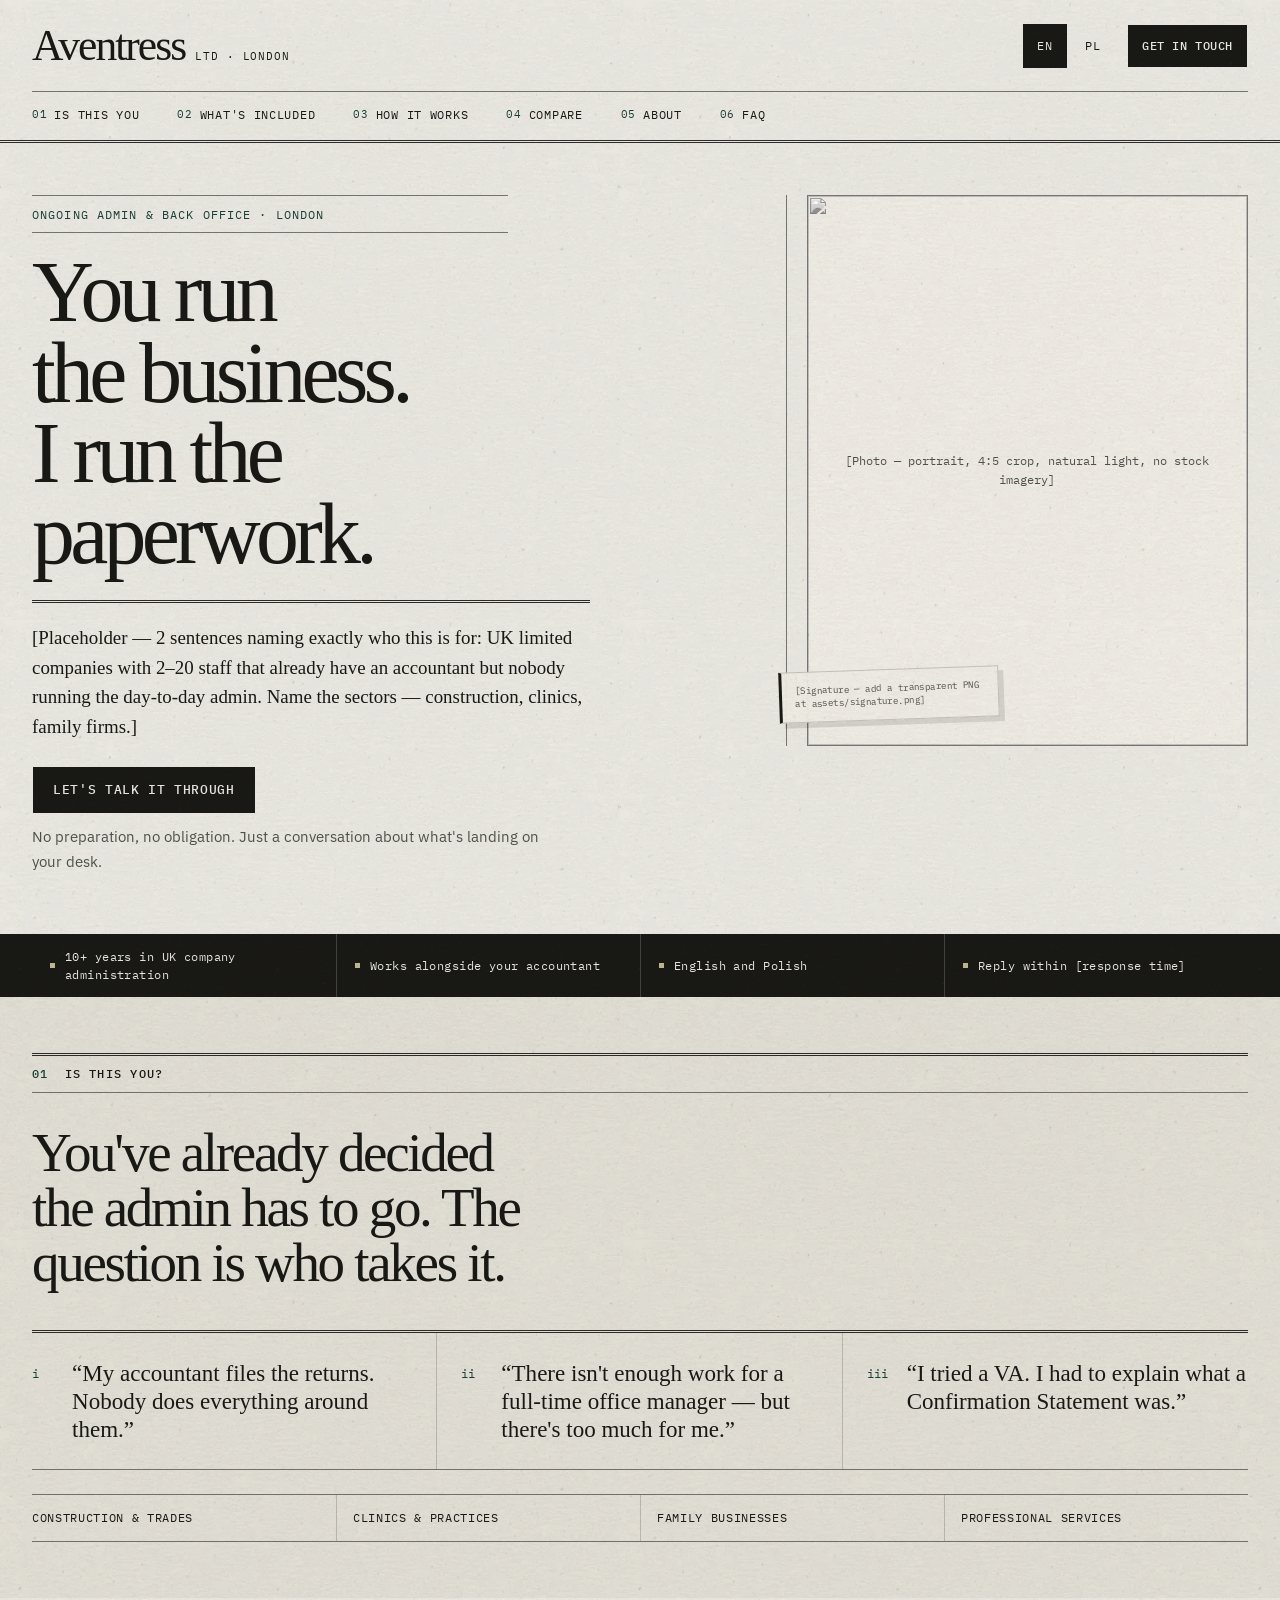
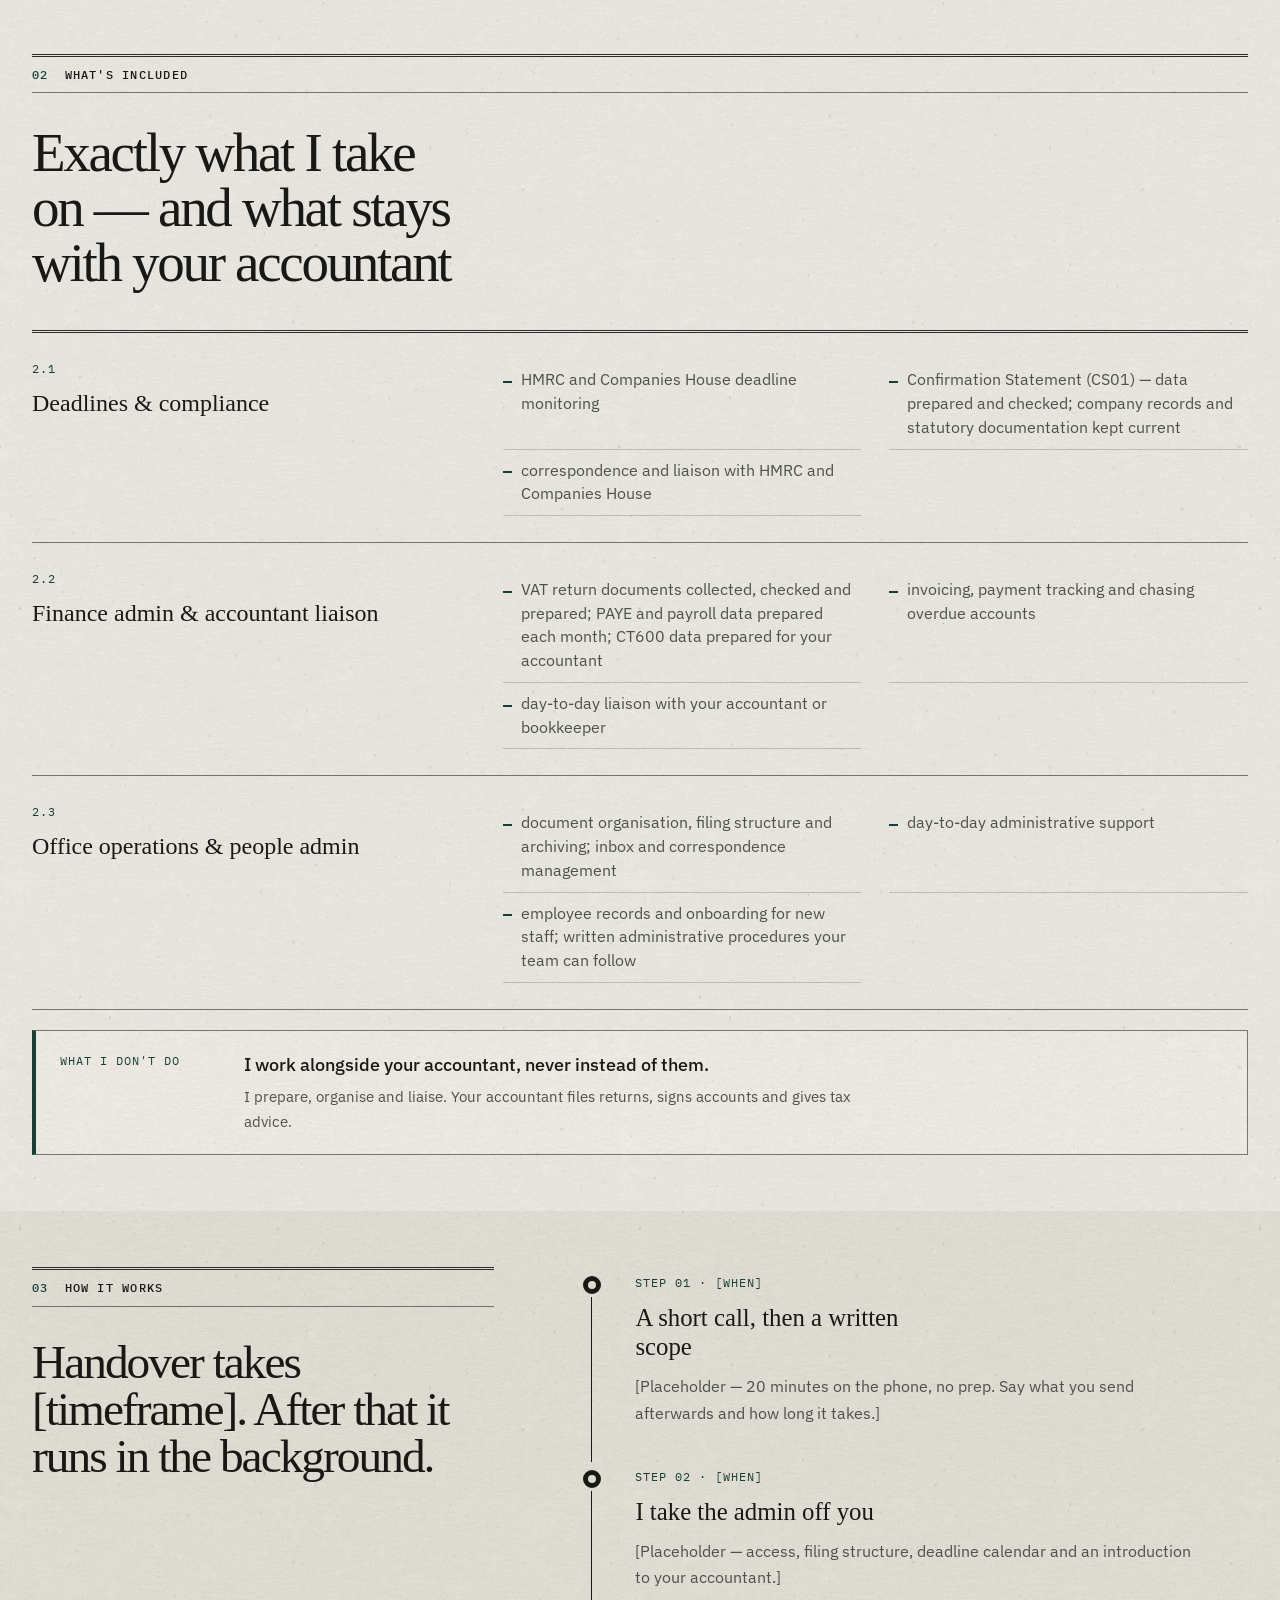
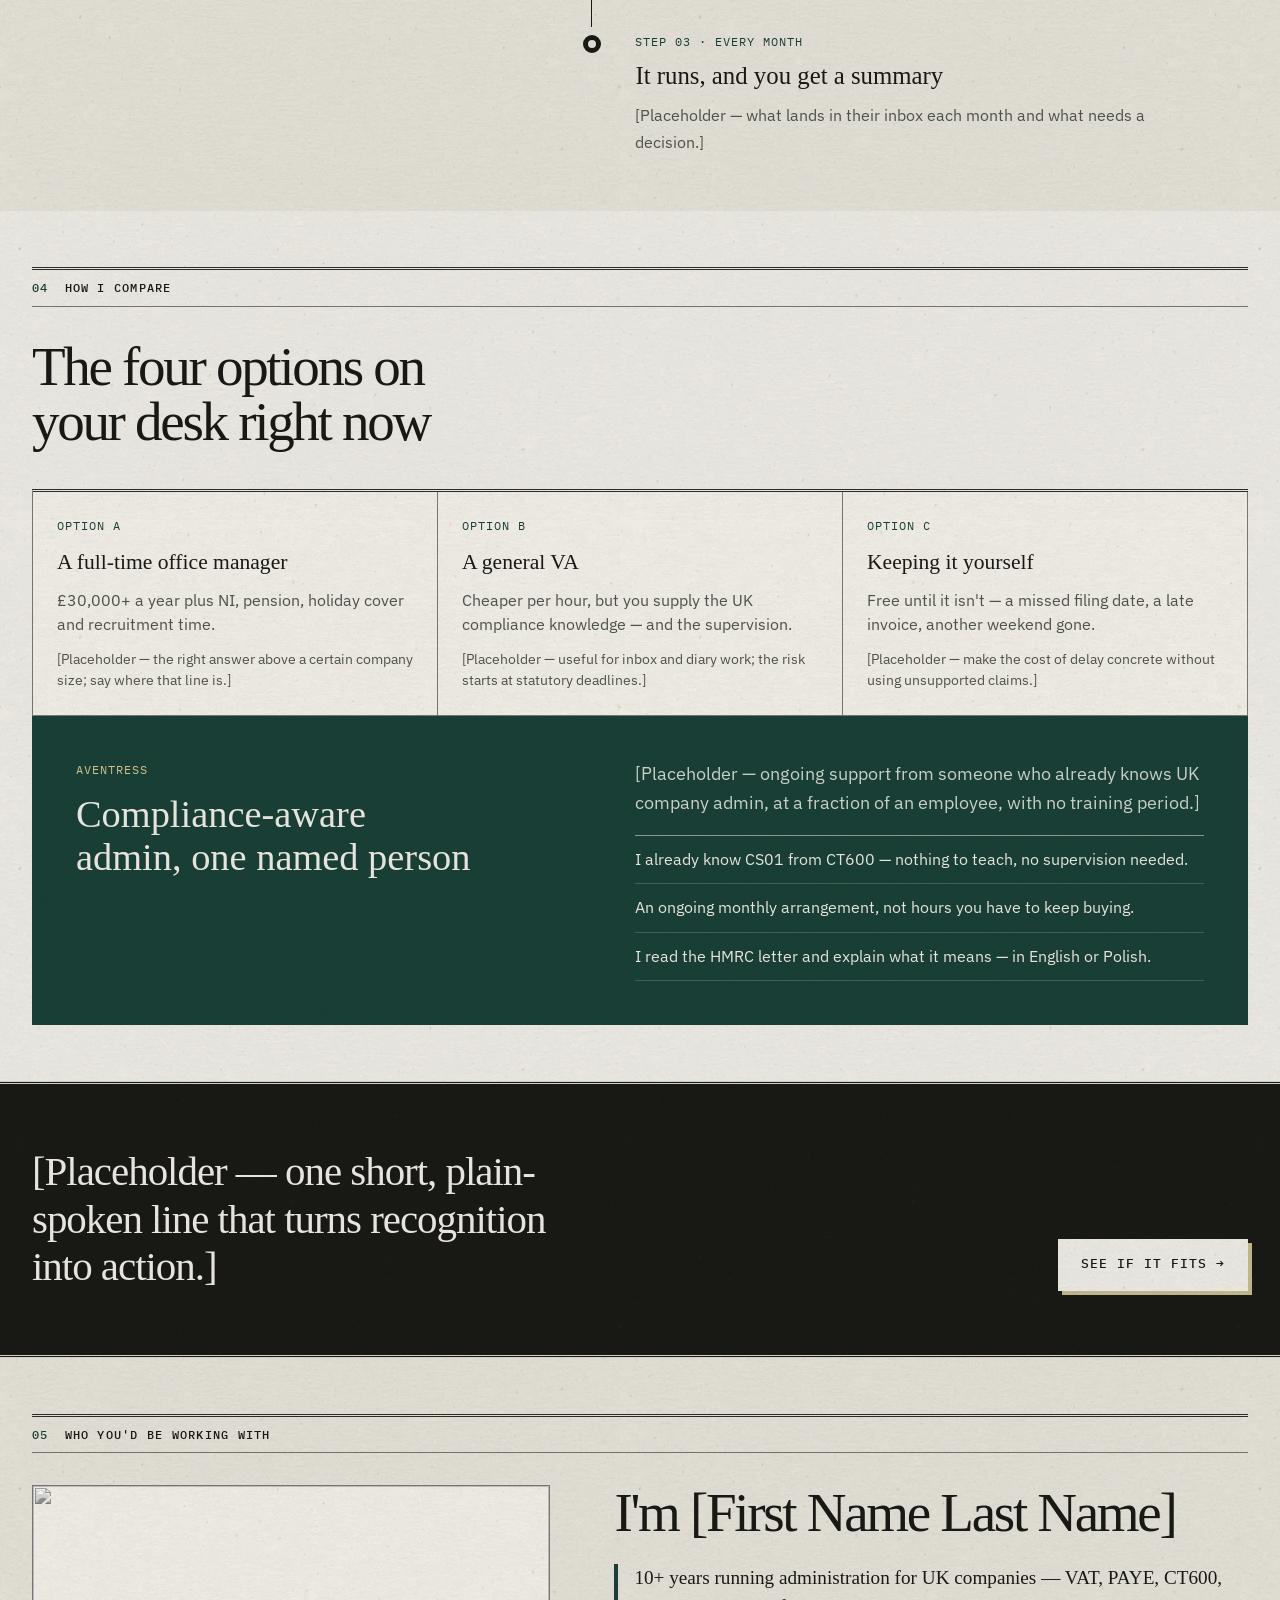
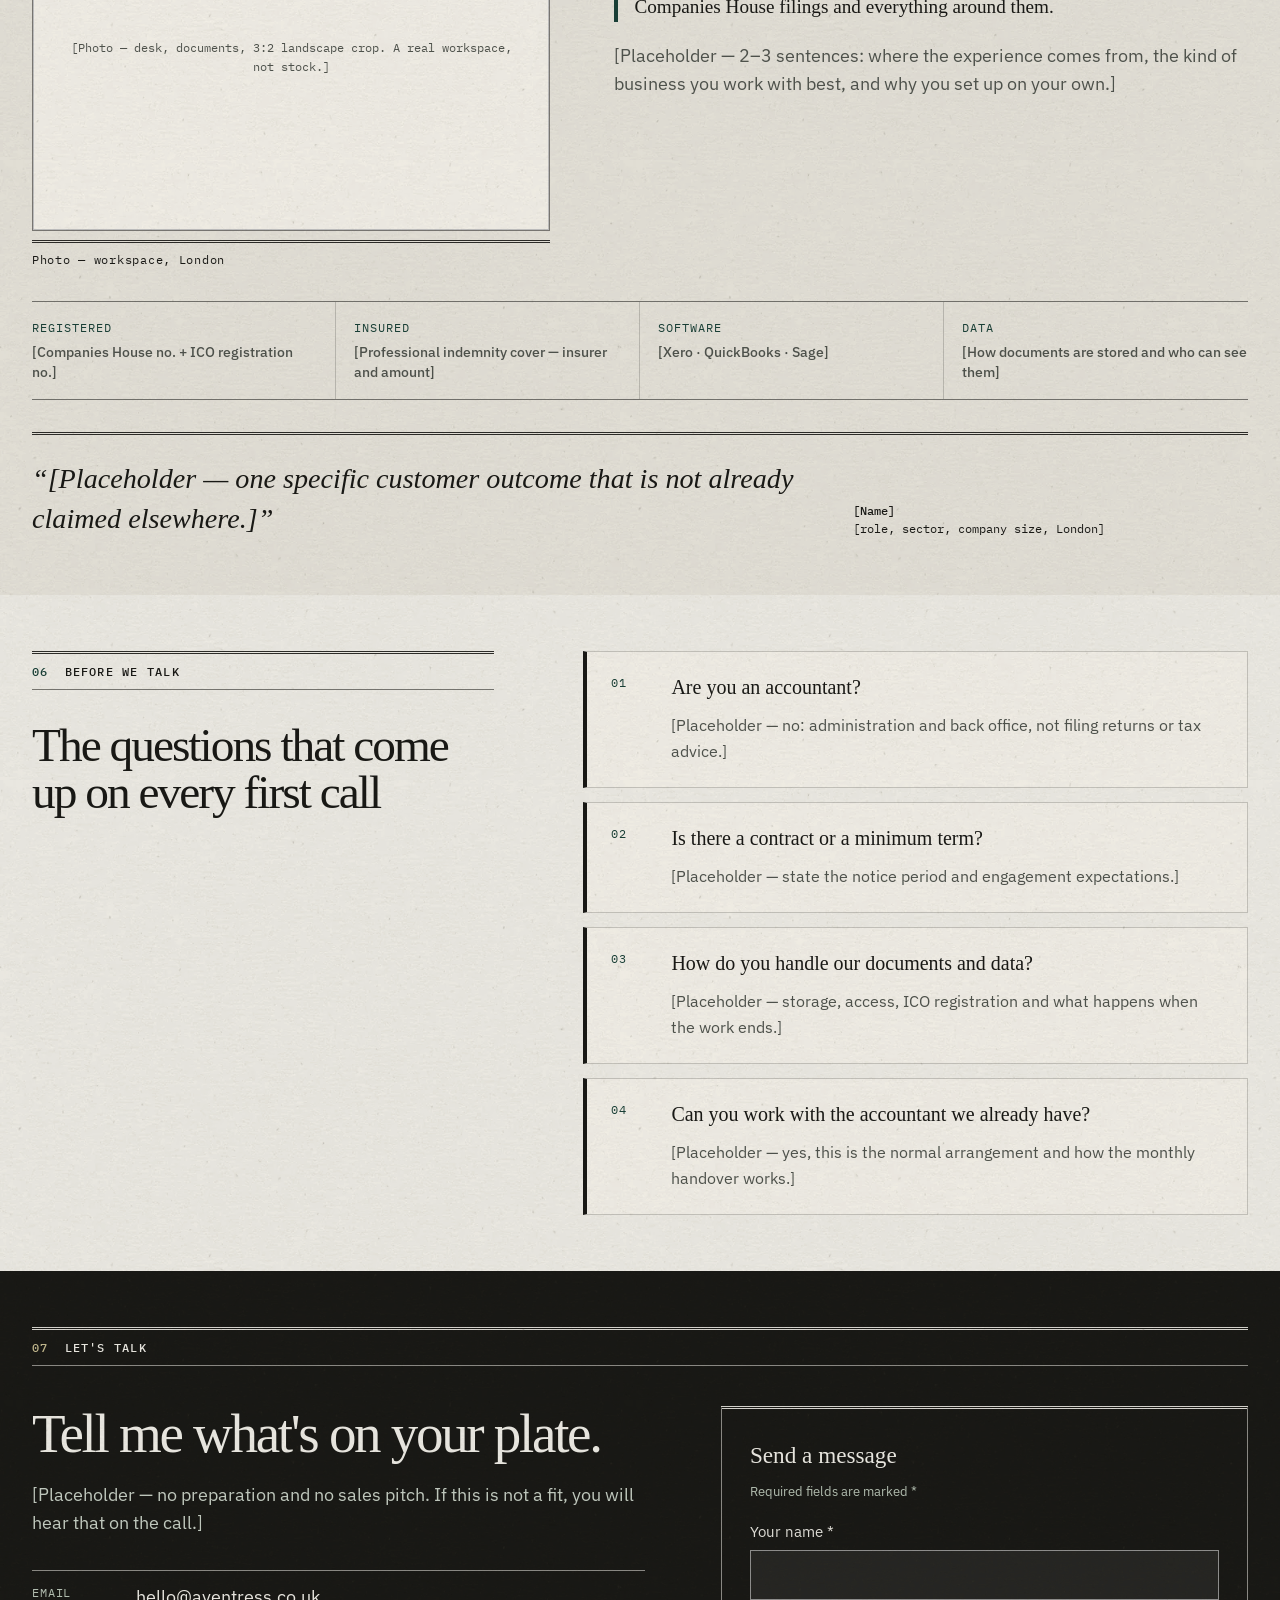
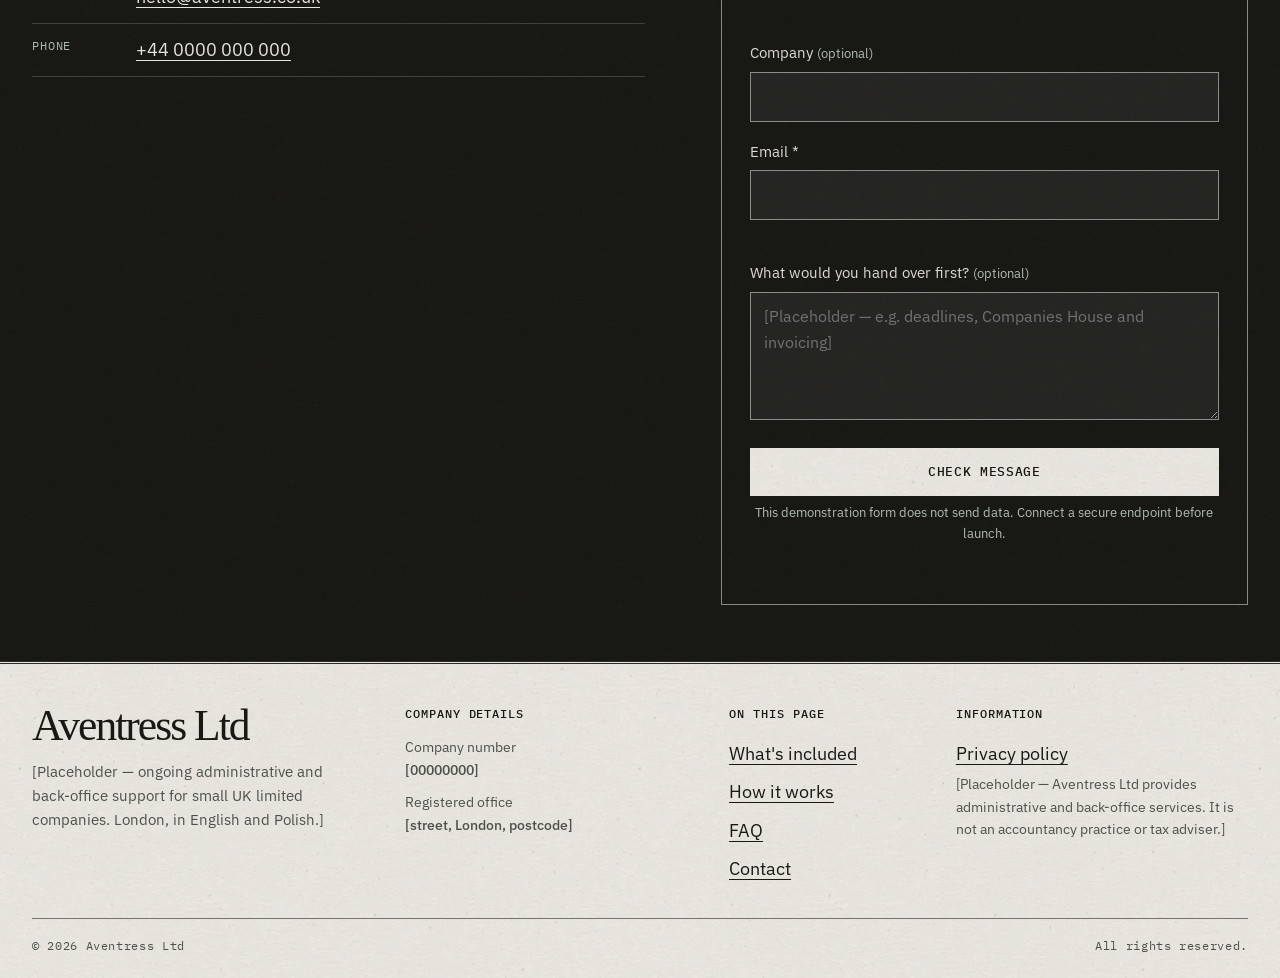
==== index.html @ dcc97a18 "Strengthen statement call to action" ====
<!DOCTYPE html>
<html lang="en">
<head>
  <meta charset="utf-8">
  <meta name="viewport" content="width=device-width, initial-scale=1">
  <title>Aventress Ltd — administrative support for UK companies</title>
  <meta name="description" content="Ongoing administrative and back-office support for UK limited companies with 2–20 staff. London, in English and Polish.">
  <link rel="preconnect" href="https://fonts.googleapis.com">
  <link rel="preconnect" href="https://fonts.gstatic.com" crossorigin>
  <link href="https://fonts.googleapis.com/css2?family=IBM+Plex+Mono:wght@400;500&family=IBM+Plex+Sans:wght@400;500&display=swap" rel="stylesheet">
  <link rel="stylesheet" href="newspaper.css?v=17">
</head>
<body class="newspaper-concept">
  <a class="skip" href="#main" data-i18n="skip">Skip to content</a>

  <header class="site-header" id="siteHeader">
    <div class="wrap masthead">
      <a class="logo" href="#top" aria-label="Aventress Ltd — home">
        <span class="logo-text">Aventress</span>
        <span class="logo-meta">Ltd · London</span>
      </a>
      <div class="header-actions">
        <div class="lang" role="group" aria-label="Language / Język">
          <button type="button" class="lang-btn is-active" data-lang="en" aria-pressed="true" aria-label="Use English">EN</button>
          <button type="button" class="lang-btn" data-lang="pl" aria-pressed="false" aria-label="Użyj języka polskiego">PL</button>
        </div>
        <a class="btn btn-ink header-cta" href="#contact" data-i18n="nav.cta">Get in touch</a>
        <button class="burger" type="button" aria-controls="mainNav" aria-expanded="false" aria-label="Open menu">
          <span aria-hidden="true"></span>
        </button>
      </div>
    </div>
    <nav class="nav" id="mainNav" aria-label="Main navigation">
      <div class="wrap nav-inner">
        <a href="#fit"><span class="n-num">01</span><span data-i18n="nav.fit">Is this you</span></a>
        <a href="#services"><span class="n-num">02</span><span data-i18n="nav.services">What's included</span></a>
        <a href="#how"><span class="n-num">03</span><span data-i18n="nav.how">How it works</span></a>
        <a href="#compare"><span class="n-num">04</span><span data-i18n="nav.why">Compare</span></a>
        <a href="#about"><span class="n-num">05</span><span data-i18n="nav.about">About</span></a>
        <a href="#faq"><span class="n-num">06</span><span data-i18n="nav.faq">FAQ</span></a>
      </div>
    </nav>
  </header>

  <main id="main">
    <section class="hero" id="top">
      <div class="wrap hero-grid">
        <div class="hero-copy">
          <p class="kicker" data-i18n="hero.eyebrow">Ongoing admin &amp; back office · London</p>
          <h1 class="h-display">
            <span data-i18n="hero.h1a">You run the business.</span><br>
            <span data-i18n="hero.h1b">I run the paperwork.</span>
          </h1>
          <p class="lede" data-i18n="hero.lede">[Placeholder — 2 sentences naming exactly who this is for: UK limited companies with 2–20 staff that already have an accountant but nobody running the day-to-day admin. Name the sectors — construction, clinics, family firms.]</p>
          <div class="hero-cta">
            <a class="btn btn-ink" href="#contact" data-i18n="newspaper.hero.cta">Let's talk it through</a>
            <p class="hero-reassurance" data-i18n="hero.ctaSub">No preparation, no obligation. Just a conversation about what's landing on your desk.</p>
          </div>
        </div>
        <figure class="hero-portrait">
          <div class="photo-frame photo-portrait">
            <img src="assets/portrait.jpg" width="800" height="1000" alt="" fetchpriority="high" onerror="this.hidden=true;this.parentNode.classList.add('is-empty')">
            <span class="photo-ph" data-i18n="hero.photo">[Photo — portrait, 4:5 crop, natural light, no stock imagery]</span>
          </div>
          <div class="signature">
            <img src="assets/signature.png" alt="" onerror="this.hidden=true;this.parentNode.classList.add('is-empty')">
            <span class="sig-ph" data-i18n="hero.signature">[Signature — add a transparent PNG at assets/signature.png]</span>
          </div>
        </figure>
      </div>
    </section>

    <aside class="trustbar" aria-label="Key credentials">
      <div class="wrap trustbar-inner">
        <span data-i18n="trust.1">10+ years in UK company administration</span>
        <span data-i18n="trust.2">Works alongside your accountant</span>
        <span data-i18n="trust.3">English and Polish</span>
        <span data-i18n="trust.4">Reply within [response time]</span>
      </div>
    </aside>

    <section class="section section-tint" id="fit">
      <div class="wrap">
        <header class="sec-head">
          <span class="sec-num">01</span>
          <span class="sec-kicker" data-i18n="fit.eyebrow">Is this you?</span>
        </header>
        <div class="sec-intro">
          <h2 class="h2" data-i18n="fit.h2">You've already decided the admin has to go. The question is who takes it.</h2>
        </div>
        <ol class="fit-list">
          <li class="fit-row">
            <span class="fit-num">i</span>
            <div>
              <h3 data-i18n="fit.1.h">“My accountant files the returns. Nobody does everything around them.”</h3>
            </div>
          </li>
          <li class="fit-row">
            <span class="fit-num">ii</span>
            <div>
              <h3 data-i18n="fit.2.h">“There isn't enough work for a full-time office manager — but there's too much for me.”</h3>
            </div>
          </li>
          <li class="fit-row">
            <span class="fit-num">iii</span>
            <div>
              <h3 data-i18n="fit.3.h">“I tried a VA. I had to explain what a Confirmation Statement was.”</h3>
            </div>
          </li>
        </ol>
        <div class="sector-strip" aria-label="Sectors served">
          <span data-i18n="sector.1">Construction &amp; trades</span>
          <span data-i18n="sector.2">Clinics &amp; practices</span>
          <span data-i18n="sector.3">Family businesses</span>
          <span data-i18n="sector.4">Professional services</span>
        </div>
      </div>
    </section>

    <section class="section" id="services">
      <div class="wrap">
        <header class="sec-head">
          <span class="sec-num">02</span>
          <span class="sec-kicker" data-i18n="svc.eyebrow">What's included</span>
        </header>
        <div class="sec-intro">
          <h2 class="h2" data-i18n="svc.h2">Exactly what I take on — and what stays with your accountant</h2>
        </div>
        <div class="svc-stack">
          <article class="svc-block">
            <div class="svc-side">
              <span class="svc-idx">2.1</span>
              <h3 data-i18n="svc.1.h">Deadlines &amp; compliance</h3>
            </div>
            <ul class="svc-list">
              <li data-i18n="svc.1.l1">HMRC and Companies House deadline monitoring</li>
              <li><span data-i18n="svc.1.l2">Confirmation Statement (CS01) — data prepared and checked</span>; <span data-i18n="svc.1.l4">company records and statutory documentation kept current</span></li>
              <li data-i18n="svc.1.l3">correspondence and liaison with HMRC and Companies House</li>
            </ul>
          </article>
          <article class="svc-block">
            <div class="svc-side">
              <span class="svc-idx">2.2</span>
              <h3 data-i18n="svc.2.h">Finance admin &amp; accountant liaison</h3>
            </div>
            <ul class="svc-list">
              <li><span data-i18n="svc.2.l1">VAT return documents collected, checked and prepared</span>; <span data-i18n="svc.2.l2">PAYE and payroll data prepared each month</span>; <span data-i18n="svc.2.l3">CT600 data prepared for your accountant</span></li>
              <li data-i18n="svc.2.l4">invoicing, payment tracking and chasing overdue accounts</li>
              <li data-i18n="svc.2.l5">day-to-day liaison with your accountant or bookkeeper</li>
            </ul>
          </article>
          <article class="svc-block">
            <div class="svc-side">
              <span class="svc-idx">2.3</span>
              <h3 data-i18n="svc.3.h">Office operations &amp; people admin</h3>
            </div>
            <ul class="svc-list">
              <li><span data-i18n="svc.3.l1">document organisation, filing structure and archiving</span>; <span data-i18n="svc.3.l2">inbox and correspondence management</span></li>
              <li data-i18n="svc.3.l3">day-to-day administrative support</li>
              <li><span data-i18n="svc.3.l4">employee records and onboarding for new staff</span>; <span data-i18n="svc.3.l5">written administrative procedures your team can follow</span></li>
            </ul>
          </article>
        </div>
        <aside class="disclaimer">
          <span class="disc-label" data-i18n="svc.disc.label">What I don't do</span>
          <div>
            <strong data-i18n="svc.disc.h">I work alongside your accountant, never instead of them.</strong>
            <p data-i18n="svc.disc.p">I prepare, organise and liaise. Your accountant files returns, signs accounts and gives tax advice.</p>
          </div>
        </aside>
      </div>
    </section>

    <section class="section section-tint" id="how">
      <div class="wrap editorial-layout">
        <div class="editorial-heading">
          <header class="sec-head">
            <span class="sec-num">03</span>
            <span class="sec-kicker" data-i18n="how.eyebrow">How it works</span>
          </header>
          <div class="sec-intro">
            <h2 class="h2" data-i18n="how.h2">Handover takes [timeframe]. After that it runs in the background.</h2>
          </div>
        </div>
        <ol class="steps">
          <li class="step">
            <span class="step-num" data-i18n="how.1.num">Step 01 · [when]</span>
            <h3 data-i18n="how.1.h">A short call, then a written scope</h3>
            <p data-i18n="how.1.p">[Placeholder — 20 minutes on the phone, no prep. Say what you send afterwards and how long it takes.]</p>
          </li>
          <li class="step">
            <span class="step-num" data-i18n="how.2.num">Step 02 · [when]</span>
            <h3 data-i18n="how.2.h">I take the admin off you</h3>
            <p data-i18n="how.2.p">[Placeholder — access, filing structure, deadline calendar and an introduction to your accountant.]</p>
          </li>
          <li class="step">
            <span class="step-num" data-i18n="how.3.num">Step 03 · every month</span>
            <h3 data-i18n="how.3.h">It runs, and you get a summary</h3>
            <p data-i18n="how.3.p">[Placeholder — what lands in their inbox each month and what needs a decision.]</p>
          </li>
        </ol>
      </div>
    </section>

    <section class="section" id="compare">
      <div class="wrap">
        <header class="sec-head">
          <span class="sec-num">04</span>
          <span class="sec-kicker" data-i18n="why.eyebrow">How I compare</span>
        </header>
        <div class="sec-intro">
          <h2 class="h2" data-i18n="why.h2">The four options on your desk right now</h2>
        </div>
        <div class="why-grid">
          <article class="why-alt">
            <span class="alt-tag" data-i18n="why.2.tag">Option A</span>
            <h3 data-i18n="why.2.h">A full-time office manager</h3>
            <p class="why-line" data-i18n="why.2.p">£30,000+ a year plus NI, pension, holiday cover and recruitment time.</p>
            <p class="fine" data-i18n="why.2.fine">[Placeholder — the right answer above a certain company size; say where that line is.]</p>
          </article>
          <article class="why-alt">
            <span class="alt-tag" data-i18n="why.3.tag">Option B</span>
            <h3 data-i18n="why.3.h">A general VA</h3>
            <p class="why-line" data-i18n="why.3.p">Cheaper per hour, but you supply the UK compliance knowledge — and the supervision.</p>
            <p class="fine" data-i18n="why.3.fine">[Placeholder — useful for inbox and diary work; the risk starts at statutory deadlines.]</p>
          </article>
          <article class="why-alt">
            <span class="alt-tag" data-i18n="why.4.tag">Option C</span>
            <h3 data-i18n="why.4.h">Keeping it yourself</h3>
            <p class="why-line" data-i18n="why.4.p">Free until it isn't — a missed filing date, a late invoice, another weekend gone.</p>
            <p class="fine" data-i18n="why.4.fine">[Placeholder — make the cost of delay concrete without using unsupported claims.]</p>
          </article>
        </div>
        <div class="why-us">
          <div class="why-us-head">
            <span class="alt-tag alt-tag-us" data-i18n="why.badge">Aventress</span>
            <h3 data-i18n="newspaper.why.us.h">Compliance-aware admin, one named person</h3>
          </div>
          <div class="why-us-body">
            <p data-i18n="why.us.p">[Placeholder — ongoing support from someone who already knows UK company admin, at a fraction of an employee, with no training period.]</p>
            <ul class="why-points">
              <li data-i18n="why.us.l1">I already know CS01 from CT600 — nothing to teach, no supervision needed.</li>
              <li data-i18n="why.us.l2">An ongoing monthly arrangement, not hours you have to keep buying.</li>
              <li data-i18n="why.us.l3">I read the HMRC letter and explain what it means — in English or Polish.</li>
            </ul>
          </div>
        </div>
      </div>
    </section>

    <aside class="statement" aria-label="Book a consultation">
      <div class="wrap statement-inner">
        <p class="statement-line" data-i18n="statement.line">[Placeholder — one short, plain-spoken line that turns recognition into action.]</p>
        <a class="statement-cta" href="#contact" data-i18n="newspaper.statement.cta">See if it fits →</a>
      </div>
    </aside>

    <section class="section section-tint" id="about">
      <div class="wrap">
        <header class="sec-head">
          <span class="sec-num">05</span>
          <span class="sec-kicker" data-i18n="about.eyebrow">Who you'd be working with</span>
        </header>
        <div class="about-grid">
          <figure class="about-photo">
            <div class="photo-frame photo-wide">
              <img src="assets/workspace.jpg" width="1200" height="800" loading="lazy" alt="" onerror="this.hidden=true;this.parentNode.classList.add('is-empty')">
              <span class="photo-ph" data-i18n="about.photo">[Photo — desk, documents, 3:2 landscape crop. A real workspace, not stock.]</span>
            </div>
            <figcaption data-i18n="about.photoCap">Photo — workspace, London</figcaption>
          </figure>
          <div class="about-copy">
            <h2 class="h2" data-i18n="about.h2">I'm [First Name Last Name]</h2>
            <p class="credibility" data-i18n="about.cred">10+ years running administration for UK companies — VAT, PAYE, CT600, Companies House filings and everything around them.</p>
            <p data-i18n="about.p1">[Placeholder — 2–3 sentences: where the experience comes from, the kind of business you work with best, and why you set up on your own.]</p>
          </div>
        </div>
        <ul class="creds">
          <li><span data-i18n="creds.1.k">Registered</span><strong data-i18n="creds.1.v">[Companies House no. + ICO registration no.]</strong></li>
          <li><span data-i18n="creds.2.k">Insured</span><strong data-i18n="creds.2.v">[Professional indemnity cover — insurer and amount]</strong></li>
          <li><span data-i18n="creds.3.k">Software</span><strong data-i18n="creds.3.v">[Xero · QuickBooks · Sage]</strong></li>
          <li><span data-i18n="creds.4.k">Data</span><strong data-i18n="creds.4.v">[How documents are stored and who can see them]</strong></li>
        </ul>
        <figure class="quote">
          <blockquote data-i18n="quote.1">“[Placeholder — one specific customer outcome that is not already claimed elsewhere.]”</blockquote>
          <figcaption><strong data-i18n="quote.1.n">[Name]</strong> <span data-i18n="quote.1.c">[role, sector, company size, London]</span></figcaption>
        </figure>
      </div>
    </section>

    <section class="section" id="faq">
      <div class="wrap editorial-layout">
        <div class="editorial-heading">
          <header class="sec-head">
            <span class="sec-num">06</span>
            <span class="sec-kicker" data-i18n="faq.eyebrow">Before we talk</span>
          </header>
          <div class="sec-intro">
            <h2 class="h2" data-i18n="faq.h2">The questions that come up on every first call</h2>
          </div>
        </div>
        <div class="faq-grid">
          <article class="faq-item">
            <h3 data-i18n="faq.1.q">Are you an accountant?</h3>
            <p data-i18n="faq.1.a">[Placeholder — no: administration and back office, not filing returns or tax advice.]</p>
          </article>
          <article class="faq-item">
            <h3 data-i18n="faq.3.q">Is there a contract or a minimum term?</h3>
            <p data-i18n="faq.3.a">[Placeholder — state the notice period and engagement expectations.]</p>
          </article>
          <article class="faq-item">
            <h3 data-i18n="faq.4.q">How do you handle our documents and data?</h3>
            <p data-i18n="faq.4.a">[Placeholder — storage, access, ICO registration and what happens when the work ends.]</p>
          </article>
          <article class="faq-item">
            <h3 data-i18n="faq.2.q">Can you work with the accountant we already have?</h3>
            <p data-i18n="faq.2.a">[Placeholder — yes, this is the normal arrangement and how the monthly handover works.]</p>
          </article>
        </div>
      </div>
    </section>

    <section class="section section-ink" id="contact">
      <div class="wrap">
        <header class="sec-head">
          <span class="sec-num">07</span>
          <span class="sec-kicker" data-i18n="contact.eyebrow">Let's talk</span>
        </header>
        <div class="contact-grid">
          <div class="contact-copy">
            <h2 class="h2" data-i18n="newspaper.contact.h2">Tell me what's on your plate.</h2>
            <p class="contact-lede" data-i18n="contact.lede">[Placeholder — no preparation and no sales pitch. If this is not a fit, you will hear that on the call.]</p>
            <ul class="contact-direct">
              <li><span data-i18n="contact.mail">Email</span><a href="mailto:hello@aventress.co.uk">hello@aventress.co.uk</a></li>
              <li><span data-i18n="contact.phone">Phone</span><a href="tel:+440000000000">+44 0000 000 000</a></li>
            </ul>
          </div>
          <form class="contact-form" id="contactForm" novalidate aria-describedby="formRequirement formStatus">
            <p class="form-head" data-i18n="form.head">Send a message</p>
            <p class="form-requirement" id="formRequirement" data-i18n="form.requiredNote">Required fields are marked *</p>
            <div class="field">
              <label for="f-name"><span data-i18n="form.name">Your name</span> <span aria-hidden="true">*</span></label>
              <input id="f-name" name="name" type="text" autocomplete="name" required aria-describedby="f-name-error">
              <p class="field-error" id="f-name-error"></p>
            </div>
            <div class="field">
              <label for="f-company"><span data-i18n="form.companyLabel">Company</span> <span class="opt" data-i18n="form.optional">(optional)</span></label>
              <input id="f-company" name="company" type="text" autocomplete="organization">
            </div>
            <div class="field">
              <label for="f-email"><span data-i18n="form.email">Email</span> <span aria-hidden="true">*</span></label>
              <input id="f-email" name="email" type="email" inputmode="email" autocomplete="email" required aria-describedby="f-email-error">
              <p class="field-error" id="f-email-error"></p>
            </div>
            <div class="field">
              <label for="f-msg"><span data-i18n="form.msg">What would you hand over first?</span> <span class="opt" data-i18n="form.optional">(optional)</span></label>
              <textarea id="f-msg" name="message" rows="4" data-i18n-ph="form.msgPh" placeholder="[Placeholder — e.g. deadlines, Companies House and invoicing]"></textarea>
            </div>
            <button class="btn btn-paper btn-full" type="submit">
              <span class="submit-label" data-i18n="form.submit">Check message</span>
              <span class="submit-loading" data-i18n="form.loading">Checking…</span>
            </button>
            <p class="form-note" data-i18n="form.note">This demonstration form does not send data. Connect a secure endpoint before launch.</p>
            <p class="form-status" id="formStatus" role="status" aria-live="polite"></p>
          </form>
        </div>
      </div>
    </section>
  </main>

  <footer class="site-footer">
    <div class="wrap footer-grid">
      <div class="f-brand">
        <span class="logo-text">Aventress Ltd</span>
        <p data-i18n="footer.tag">[Placeholder — ongoing administrative and back-office support for small UK limited companies. London, in English and Polish.]</p>
      </div>
      <div class="f-col">
        <h2 data-i18n="footer.company">Company details</h2>
        <p><span data-i18n="footer.crn">Company number</span><strong>[00000000]</strong></p>
        <p><span data-i18n="footer.office">Registered office</span><strong>[street, London, postcode]</strong></p>
      </div>
      <nav class="f-col" aria-label="Footer navigation">
        <h2 data-i18n="footer.nav">On this page</h2>
        <a href="#services" data-i18n="nav.services">What's included</a>
        <a href="#how" data-i18n="nav.how">How it works</a>
        <a href="#faq" data-i18n="nav.faq">FAQ</a>
        <a href="#contact" data-i18n="nav.contact">Contact</a>
      </nav>
      <div class="f-col">
        <h2 data-i18n="footer.legal">Information</h2>
        <a href="#" data-i18n="footer.privacy">Privacy policy</a>
        <p class="f-fine" data-i18n="footer.disclaimer">[Placeholder — Aventress Ltd provides administrative and back-office services. It is not an accountancy practice or tax adviser.]</p>
      </div>
    </div>
    <div class="wrap footer-bottom">
      <span>© <span id="year">2026</span> Aventress Ltd</span>
      <span data-i18n="footer.rights">All rights reserved.</span>
    </div>
  </footer>

  <script src="script.js?v=17"></script>
</body>
</html>
---- newspaper.css ----
/* Aventress — disciplined newspaper edition */
:root{
  --paper:#f1efe8;
  --paper-tint:#e8e5dc;
  --paper-light:#f6f3eb;
  --ink:#171714;
  --ink-soft:#4f534d;
  --green:#173f36;
  --green-light:#d7dfd9;
  --rule-major:3px double rgba(23,23,20,.90);
  --rule-section:1px solid rgba(23,23,20,.55);
  --rule-item:1px solid rgba(23,23,20,.20);
  --rule-major-inverse:3px double rgba(241,239,232,.90);
  --rule-section-inverse:1px solid rgba(241,239,232,.55);
  --rule-item-inverse:1px solid rgba(241,239,232,.20);
  --error:#ffb7a8;
  --success:#b9dfbd;
  --serif:Georgia,"Times New Roman",serif;
  --sans:"IBM Plex Sans",Arial,sans-serif;
  --mono:"IBM Plex Mono","Courier New",monospace;
  --container:1240px;
  --gutter:clamp(20px,4vw,32px);
  --section-y:clamp(64px,5vw,80px);
  --space-1:4px;
  --space-2:8px;
  --space-3:12px;
  --space-4:16px;
  --space-5:20px;
  --space-6:24px;
  --space-8:32px;
  --space-10:40px;
  --space-12:48px;
  --focus:3px solid #9b5f22;
  --transition:160ms ease;
}

*,*::before,*::after{box-sizing:border-box}
html{scroll-behavior:smooth;scroll-padding-top:24px}
body{
  position:relative;margin:0;
  background-color:var(--paper);
  color:var(--ink);
  font-family:var(--sans);
  font-size:17.5px;
  line-height:1.62;
}
body::before{
  content:"";position:absolute;inset:0;z-index:999;pointer-events:none;
  background:url('assets/newsprint-fibres.webp') repeat;
  background-size:620px 620px;
  opacity:.78;
}
body.menu-open{overflow:hidden}
img,svg{display:block;max-width:100%}
button,input,textarea{font:inherit}
button{color:inherit}
a{color:inherit}
h1,h2,h3,p,figure,blockquote,ul,ol{margin:0}
ul,ol{padding:0;list-style:none}
strong{font-weight:500}
.wrap{width:min(100% - (2 * var(--gutter)),var(--container));margin-inline:auto}
.skip{
  position:fixed;left:var(--space-4);top:var(--space-4);z-index:1000;
  padding:12px 16px;background:var(--ink);color:var(--paper);
  transform:translateY(-160%);transition:transform var(--transition);
}
.skip:focus{transform:none}

:where(a,button,input,textarea):focus-visible{outline:var(--focus);outline-offset:3px}
.section{padding:var(--section-y) 0}
.section-tint{background:var(--paper-tint)}
.section-ink{background:var(--ink);color:var(--paper)}
.h-display,.h2,.fit-row h3,.svc-block h3,.step h3,.why-alt h3,.why-us h3,.statement-line,.about-copy h2,.quote blockquote,.faq-item h3{
  font-family:var(--serif);
}
.h-display{
  max-width:12ch;font-size:clamp(3.35rem,6.7vw,6rem);font-weight:400;
  line-height:.94;letter-spacing:-.055em;text-wrap:balance;
}
.h2{
  max-width:23ch;font-size:clamp(2.35rem,4.3vw,4rem);font-weight:400;
  line-height:1;letter-spacing:-.042em;text-wrap:balance;
}
.sec-head{
  display:flex;align-items:center;gap:var(--space-4);
  padding:9px 0;border-top:var(--rule-major);border-bottom:var(--rule-section);
  font-family:var(--mono);font-size:.78rem;line-height:1.4;letter-spacing:.1em;text-transform:uppercase;
}
.sec-num{color:var(--green);font-weight:500}
.sec-kicker{font-weight:500}
.sec-intro{margin:var(--space-8) 0 var(--space-10)}
.section-ink .sec-head{border-top:var(--rule-major-inverse);border-bottom:var(--rule-section-inverse)}
.section-ink .sec-num{color:#c7bd91}
.editorial-layout{
  display:grid;grid-template-columns:minmax(280px,.82fr) minmax(440px,1.18fr);
  gap:clamp(52px,7vw,96px);align-items:start;
}
.editorial-layout .sec-intro{margin-bottom:0}
.editorial-layout .h2{font-size:clamp(2.35rem,3.7vw,3.65rem)}

/* Header */
.site-header{position:relative;z-index:50;background:var(--paper)}
.masthead{
  min-height:92px;display:grid;grid-template-columns:1fr auto;
  align-items:center;gap:var(--space-6);border-bottom:var(--rule-section);
}
.logo{display:flex;align-items:baseline;gap:10px;text-decoration:none}
.logo-text{font-family:var(--serif);font-size:clamp(2.25rem,3.4vw,3.2rem);line-height:1;letter-spacing:-.045em}
.logo-meta{font-family:var(--mono);font-size:.7rem;letter-spacing:.08em;text-transform:uppercase}
.header-actions{display:flex;justify-content:flex-end;align-items:center;gap:var(--space-3)}
.lang{display:flex;align-items:center;gap:var(--space-1)}
.lang-btn,.burger{
  min-width:44px;min-height:44px;border:1px solid transparent;background:transparent;
  cursor:pointer;transition:background var(--transition),border-color var(--transition),color var(--transition);
}
.lang-btn{font-family:var(--mono);font-size:.78rem;letter-spacing:.08em}
.lang-btn:hover{background:var(--paper-tint);border:var(--rule-section)}
.lang-btn:active{background:var(--green-light)}
.lang-btn.is-active{background:var(--ink);border-color:var(--ink);color:var(--paper)}
.nav{border-bottom:var(--rule-major)}
.nav-inner{display:flex;align-items:center;justify-content:flex-start;gap:clamp(16px,3vw,38px);min-height:48px}
.nav a{
  display:flex;align-items:center;gap:7px;min-height:44px;
  font-family:var(--mono);font-size:.74rem;letter-spacing:.06em;text-decoration:none;text-transform:uppercase;
  border-bottom:2px solid transparent;transition:border-color var(--transition),color var(--transition);
}
.nav a:hover{color:var(--green);border-color:var(--green)}
.nav a:active{color:var(--ink)}
.n-num{color:var(--green);font-size:.68rem}
.burger{display:none;place-items:center;padding:0}
.burger:hover{background:var(--paper-tint);border:var(--rule-section)}
.burger span,.burger span::before,.burger span::after{
  width:22px;height:2px;background:currentColor;content:"";display:block;transition:transform var(--transition),opacity var(--transition);
}
.burger span::before{transform:translateY(-7px)}
.burger span::after{transform:translateY(5px)}
.burger[aria-expanded="true"] span{background:transparent}
.burger[aria-expanded="true"] span::before{background:var(--ink);transform:translateY(0) rotate(45deg)}
.burger[aria-expanded="true"] span::after{background:var(--ink);transform:translateY(-2px) rotate(-45deg)}

/* Buttons and links */
.btn{
  display:inline-flex;align-items:center;justify-content:center;min-height:48px;
  max-width:100%;padding:12px 20px;border:1px solid currentColor;
  font-family:var(--mono);font-size:.82rem;font-weight:500;line-height:1.35;
  letter-spacing:.05em;text-align:center;text-decoration:none;text-transform:uppercase;
  cursor:pointer;transition:background var(--transition),color var(--transition),border-color var(--transition);
  white-space:normal;
}
.btn-ink{background:var(--ink);color:var(--paper)}
.btn-ink:hover{background:transparent;border-color:var(--ink);color:var(--ink);box-shadow:inset 0 0 0 1px var(--ink)}
.btn-ink:active{background:var(--paper-tint);box-shadow:none}
.header-cta{min-height:44px;padding:9px 14px;font-size:.72rem}
.btn-paper{background:var(--paper);border-color:var(--paper);color:var(--ink)}
.btn-paper:hover{background:transparent;color:var(--paper)}
.btn-paper:active{background:var(--paper-tint);color:var(--ink)}
.btn:disabled{cursor:not-allowed;opacity:.58}
.btn-full{width:100%}

/* Hero */
.hero{padding:clamp(44px,5vw,70px) 0 clamp(52px,6vw,80px)}
.hero-grid{
  display:grid;grid-template-columns:minmax(0,1fr) minmax(300px,38%);
  gap:clamp(32px,4vw,48px);align-items:start;
}
.kicker{
  max-width:68ch;margin-bottom:var(--space-5);padding:8px 0;
  border-top:var(--rule-section);border-bottom:var(--rule-section);
  color:var(--green);font-family:var(--mono);font-size:.78rem;letter-spacing:.09em;text-transform:uppercase;
}
.lede{
  max-width:59ch;margin-top:var(--space-6);padding-top:var(--space-5);
  border-top:var(--rule-major);font-family:var(--serif);font-size:calc(1.12rem + 1px);line-height:1.58;
}
.hero-cta{display:flex;flex-direction:column;align-items:flex-start;gap:10px;margin-top:var(--space-6)}
.hero-reassurance{max-width:58ch;color:var(--ink-soft);font-size:calc(.9rem + 1px)}
.hero-portrait{position:relative;padding-left:var(--space-5);border-left:var(--rule-section)}
.photo-frame{
  position:relative;overflow:hidden;background:var(--paper-light);border:var(--rule-section);
}
.photo-portrait{aspect-ratio:4/5}
.photo-wide{aspect-ratio:3/2}
.photo-frame img{width:100%;height:100%;object-fit:cover;filter:grayscale(1) contrast(1.04)}
.photo-ph{
  position:absolute;inset:0;display:none;place-items:center;padding:var(--space-6);
  color:var(--ink-soft);font-family:var(--mono);font-size:.76rem;line-height:1.55;text-align:center;
}
.photo-frame.is-empty .photo-ph{display:grid}
.signature{
  position:absolute;left:-8px;bottom:26px;z-index:2;width:min(220px,64%);
  transform:rotate(-2deg);pointer-events:none;
}
.signature img{width:100%;height:auto;mix-blend-mode:multiply}
.sig-ph{
  display:none;padding:11px 13px;background:rgba(246,243,235,.96);
  border:var(--rule-item);border-left:3px solid var(--ink);
  box-shadow:5px 5px 0 rgba(23,23,20,.12);
  color:var(--ink-soft);font-family:var(--mono);font-size:.58rem;line-height:1.45;letter-spacing:.045em;
}
.signature.is-empty .sig-ph{display:block}
.hero-portrait figcaption,.about-photo figcaption{
  margin-top:9px;padding-top:8px;border-top:var(--rule-major);
  font-family:var(--mono);font-size:.75rem;line-height:1.5;letter-spacing:.06em;
}

/* Trust and fit */
.trustbar{background:var(--ink);color:var(--paper)}
.trustbar-inner{display:grid;grid-template-columns:repeat(4,1fr)}
.trustbar-inner span{
  display:flex;align-items:center;gap:10px;min-height:56px;padding:14px 18px;
  border-left:var(--rule-item-inverse);
  font-family:var(--mono);font-size:.76rem;line-height:1.45;letter-spacing:.035em;
}
.trustbar-inner span:first-child{border-left:0}
.trustbar-inner span::before{content:"";width:5px;height:5px;flex:0 0 auto;background:#c7bd91}
.fit-list{
  display:grid;grid-template-columns:repeat(3,1fr);
  border-top:var(--rule-major);border-bottom:var(--rule-section);
}
.fit-row{
  display:grid;grid-template-columns:28px 1fr;gap:12px;padding:26px 24px;
  border-right:var(--rule-item);
}
.fit-row:first-child{padding-left:0}
.fit-row:last-child{padding-right:0;border-right:0}
.fit-num{color:var(--green);font-family:var(--mono);font-size:.78rem;padding-top:4px}
.fit-row h3{font-size:clamp(1.3rem,1.8vw,1.62rem);font-weight:400;line-height:1.22}
.sector-strip{
  display:grid;grid-template-columns:repeat(4,1fr);margin-top:var(--space-6);
  border-top:var(--rule-section);border-bottom:var(--rule-section);
}
.sector-strip span{
  padding:14px 16px;border-left:var(--rule-item);
  font-family:var(--mono);font-size:.75rem;line-height:1.45;letter-spacing:.055em;text-transform:uppercase;
}
.sector-strip span:first-child{padding-left:0;border-left:0}

/* Service scope */
.svc-stack{border-top:var(--rule-major)}
.svc-block{
  display:grid;grid-template-columns:minmax(210px,.72fr) 1.28fr;
  gap:clamp(24px,4vw,52px);padding:26px 0;border-bottom:var(--rule-section);
}
.svc-idx,.step-num,.disc-label{
  display:block;color:var(--green);font-family:var(--mono);font-size:.76rem;letter-spacing:.08em;text-transform:uppercase;
}
.svc-block h3{margin-top:10px;font-size:1.5rem;font-weight:400;line-height:1.2}
.svc-list{display:grid;grid-template-columns:repeat(2,minmax(0,1fr));gap:0 28px;align-content:start}
.svc-list li{
  position:relative;padding:9px 0 9px 18px;border-bottom:var(--rule-item);
  color:var(--ink-soft);font-size:calc(.94rem + 1px);line-height:1.48;
}
.svc-list li::before{content:"";position:absolute;left:0;top:1.35em;width:9px;height:2px;background:var(--green)}
.disclaimer{
  display:grid;grid-template-columns:160px minmax(0,1fr);gap:var(--space-6);
  margin-top:var(--space-5);padding:20px 24px;border:var(--rule-section);border-left:4px solid var(--green);
  background:var(--paper-light);
}
.disclaimer strong{display:block}
.disclaimer p{max-width:72ch;margin-top:5px;color:var(--ink-soft);font-size:calc(.9rem + 1px)}

/* Process */
.steps{display:grid;gap:0;padding-top:5px}
.step{position:relative;padding:0 0 40px 52px}
.step:last-child{padding-bottom:0}
.step::before{
  content:"";position:absolute;left:0;top:4px;width:18px;height:18px;
  background:var(--paper-tint);border:5px solid var(--ink);border-radius:50%;
}
.step::after{
  content:"";position:absolute;left:8px;top:25px;bottom:4px;width:1px;background:var(--ink);
}
.step:last-child::after{display:none}
.step-num{padding-top:1px}
.step h3{max-width:25ch;margin-top:10px;font-size:1.55rem;font-weight:400;line-height:1.2}
.step p{max-width:57ch;margin-top:11px;color:var(--ink-soft);font-size:calc(.96rem + 1px)}
/* Comparison */
.why-grid{display:grid;grid-template-columns:repeat(3,minmax(0,1fr));border-top:var(--rule-major);border-left:var(--rule-section)}
.why-alt{min-width:0;padding:24px;border-right:var(--rule-section);border-bottom:var(--rule-section);background:var(--paper-light)}
.alt-tag{
  display:block;margin-bottom:14px;color:var(--green);
  font-family:var(--mono);font-size:.74rem;letter-spacing:.08em;text-transform:uppercase;
}
.why-alt h3{font-size:1.35rem;font-weight:400;line-height:1.25}
.why-line{margin-top:12px;color:var(--ink-soft);font-size:calc(.96rem + 1px);line-height:1.5}
.fine{margin-top:12px;color:var(--ink-soft);font-size:calc(.82rem + 1px);line-height:1.5}
.why-us{
  display:grid;grid-template-columns:minmax(0,1fr) minmax(0,1.15fr);
  gap:clamp(28px,5vw,64px);padding:clamp(28px,4vw,44px);
  background:var(--green);color:var(--paper);
}
.alt-tag-us{color:#d5c995}
.why-us h3{max-width:21ch;font-size:clamp(1.65rem,3vw,2.45rem);font-weight:400;line-height:1.12}
.why-us-body > p{max-width:56ch;color:#d1d9d0}
.why-points{margin-top:18px;border-top:var(--rule-section-inverse)}
.why-points li{padding:11px 0;border-bottom:var(--rule-item-inverse);font-size:calc(.92rem + 1px)}

/* Mid-page editorial pause and conversion prompt */
.statement{padding:clamp(38px,5vw,64px) 0;background:var(--ink);color:var(--paper);border-top:var(--rule-major-inverse);border-bottom:var(--rule-major-inverse)}
.statement-inner{display:flex;align-items:flex-end;justify-content:space-between;gap:32px}
.statement-line{max-width:28ch;font-size:clamp(1.7rem,3.2vw,2.65rem);line-height:1.16;letter-spacing:-.025em}
.statement-cta{
  min-height:52px;display:inline-flex;align-items:center;justify-content:center;flex:0 0 auto;
  padding:14px 22px;border:1px solid var(--paper);background:var(--paper);color:var(--ink);
  box-shadow:4px 4px 0 #c7bd91;font-family:var(--mono);font-size:.8rem;font-weight:500;
  letter-spacing:.08em;text-decoration:none;text-transform:uppercase;
  transition:background var(--transition),color var(--transition),box-shadow var(--transition),transform var(--transition);
}
.statement-cta:hover{background:#c7bd91;border-color:#c7bd91;color:var(--ink);box-shadow:2px 2px 0 var(--paper);transform:translate(2px,2px)}
.statement-cta:active{box-shadow:none;transform:translate(4px,4px)}

/* About and FAQ */
.about-grid{
  display:grid;grid-template-columns:minmax(300px,.9fr) 1.1fr;
  gap:clamp(32px,5vw,64px);align-items:start;margin-top:var(--space-8);
}
.about-copy .h2{margin-bottom:var(--space-6)}
.credibility{
  margin-bottom:var(--space-5);padding-left:var(--space-4);border-left:4px solid var(--green);
  font-family:var(--serif);font-size:1.2rem;line-height:1.5;
}
.about-copy > p:last-child{max-width:62ch;color:var(--ink-soft)}
.creds{display:grid;grid-template-columns:repeat(4,1fr);margin-top:var(--space-8);border-top:var(--rule-section);border-bottom:var(--rule-section)}
.creds li{min-width:0;padding:16px 18px;border-right:var(--rule-item)}
.creds li:first-child{padding-left:0}
.creds li:last-child{padding-right:0;border-right:0}
.creds span{display:block;color:var(--green);font-family:var(--mono);font-size:.75rem;letter-spacing:.08em;text-transform:uppercase}
.creds strong{display:block;margin-top:6px;color:var(--ink-soft);font-size:.85rem;line-height:1.45;overflow-wrap:anywhere}
.quote{
  display:grid;grid-template-columns:minmax(0,2fr) minmax(190px,1fr);gap:var(--space-8);
  margin-top:var(--space-8);padding-top:var(--space-6);border-top:var(--rule-major);
}
.quote blockquote{font-size:clamp(1.35rem,2.2vw,1.8rem);font-style:italic;line-height:1.42}
.quote figcaption{align-self:end;font-family:var(--mono);font-size:.76rem;line-height:1.5;overflow-wrap:anywhere}
.quote figcaption strong{display:block}
.faq-grid{display:grid;gap:14px;counter-reset:faq}
.faq-item{
  display:grid;grid-template-columns:42px minmax(0,1fr);gap:4px 18px;
  padding:22px 24px;background:var(--paper-light);border:var(--rule-item);
  border-left:4px solid var(--ink);counter-increment:faq;
}
.faq-item::before{
  content:"0" counter(faq);grid-row:1 / span 2;
  color:var(--green);font-family:var(--mono);font-size:.72rem;letter-spacing:.06em;
}
.faq-item h3{font-size:1.25rem;font-weight:400;line-height:1.3}
.faq-item p{max-width:60ch;margin-top:9px;color:var(--ink-soft);font-size:calc(.94rem + 1px)}

/* Contact form */
.contact-grid{display:grid;grid-template-columns:minmax(0,1fr) minmax(360px,.86fr);gap:clamp(40px,6vw,76px);margin-top:var(--space-10)}
.contact-copy .h2{color:var(--paper)}
.contact-lede{max-width:58ch;margin-top:var(--space-5);color:#c7d0c5}
.contact-direct{margin-top:var(--space-8);border-top:var(--rule-section-inverse)}
.contact-direct li{
  display:grid;grid-template-columns:88px minmax(0,1fr);gap:var(--space-4);
  padding:12px 0;border-bottom:var(--rule-item-inverse);
}
.contact-direct li > span{color:#b9c5b7;font-family:var(--mono);font-size:.76rem;letter-spacing:.07em;text-transform:uppercase}
.contact-direct a,.contact-direct strong{overflow-wrap:anywhere}
.contact-direct a{text-decoration-thickness:1px;text-underline-offset:4px}
.contact-direct a:hover{color:#c7bd91}
.contact-form{padding:28px;border:var(--rule-section-inverse);border-top:var(--rule-major-inverse)}
.form-head{font-family:var(--serif);font-size:1.45rem}
.form-requirement,.form-note{margin-top:6px;color:#b9c5b7;font-size:.82rem}
.field{margin-top:18px}
.field label{display:block;margin-bottom:7px;color:#e7e5de;font-size:.91rem}
.opt{color:#b9c5b7;font-size:.84rem}
.field input,.field textarea{
  width:100%;min-height:50px;padding:11px 13px;background:rgba(255,255,255,.06);
  border:1px solid rgba(255,255,255,.5);border-radius:0;color:#fff;font-size:1rem;
  transition:border-color var(--transition),background var(--transition),box-shadow var(--transition);
}
.field textarea{min-height:112px;resize:vertical}
.field input:hover,.field textarea:hover{border-color:rgba(255,255,255,.78)}
.field input:focus,.field textarea:focus{border-color:#fff;background:rgba(255,255,255,.1)}
.field input:disabled,.field textarea:disabled{opacity:.62;cursor:not-allowed}
.field input[aria-invalid="true"],.field textarea[aria-invalid="true"]{border:2px solid var(--error);background:rgba(255,183,168,.08)}
.field-error{min-height:1.35em;margin-top:5px;color:var(--error);font-size:.82rem;line-height:1.35}
.contact-form .btn{margin-top:20px}
.submit-loading{display:none}
.contact-form.is-submitting .submit-label{display:none}
.contact-form.is-submitting .submit-loading{display:inline}
.form-note{text-align:center}
.form-status{min-height:1.5em;margin-top:10px;font-size:.88rem;text-align:center}
.form-status.is-error{color:var(--error)}
.form-status.is-success{color:var(--success)}
.form-status.is-demo{padding:9px;border:1px solid #c7bd91;color:#f4e9ba}

/* Footer */
.site-footer{padding:48px 0 22px;border-top:var(--rule-major);background:var(--paper)}
.footer-grid{display:grid;grid-template-columns:1.4fr 1.2fr .8fr 1.2fr;gap:32px;padding-bottom:30px;border-bottom:var(--rule-section)}
.f-brand p{max-width:34ch;margin-top:12px;color:var(--ink-soft);font-size:calc(.87rem + 1px)}
.f-col{min-width:0}
.f-col h2{margin-bottom:12px;font-family:var(--mono);font-size:.75rem;font-weight:500;letter-spacing:.08em;text-transform:uppercase}
.f-col p{margin-bottom:8px;color:var(--ink-soft);font-size:calc(.84rem + 1px);overflow-wrap:anywhere}
.f-col p > span,.f-col p > strong{display:block}
.f-col a{display:block;width:fit-content;max-width:100%;min-height:36px;padding:5px 0;text-underline-offset:4px;overflow-wrap:anywhere}
.f-col a:hover{color:var(--green);text-decoration-thickness:2px}
.f-fine{max-width:48ch;line-height:1.55}
.footer-bottom{
  display:flex;justify-content:space-between;gap:16px;padding-top:18px;
  color:var(--ink-soft);font-family:var(--mono);font-size:.73rem;letter-spacing:.055em;
}

@media (min-width:1180px){
  .section{padding:56px 0}
  .hero{padding-top:52px;padding-bottom:60px}
  .site-footer{padding-top:40px}
}

/* Intermediate layouts */
@media (max-width:1050px){
  .edition{display:none}
  .masthead{grid-template-columns:1fr auto}
  .nav-inner{gap:clamp(12px,2vw,24px)}
  .fit-list{grid-template-columns:1fr}
  .fit-row,.fit-row:first-child,.fit-row:last-child{padding:22px 0;border-right:0;border-bottom:var(--rule-item)}
  .fit-row:last-child{border-bottom:0}
  .sector-strip{grid-template-columns:repeat(2,1fr)}
  .sector-strip span:nth-child(3){padding-left:0;border-left:0;border-top:var(--rule-item)}
  .sector-strip span:nth-child(4){border-top:var(--rule-item)}
  .creds{grid-template-columns:repeat(2,1fr)}
  .creds li:nth-child(2){border-right:0}
  .creds li:nth-child(n+3){border-top:var(--rule-item)}
  .creds li:nth-child(3){padding-left:0}
  .footer-grid{grid-template-columns:repeat(2,1fr)}
}

@media (max-width:900px){
  :root{--section-y:56px}
  .header-cta{display:none}
  .editorial-layout{grid-template-columns:minmax(240px,.8fr) minmax(380px,1.2fr);gap:40px}
  .hero-grid{grid-template-columns:minmax(0,1fr) minmax(280px,36%);gap:32px}
  .h-display{font-size:clamp(3.1rem,7vw,4.35rem)}
  .svc-block{grid-template-columns:minmax(180px,.62fr) 1.38fr;gap:28px}
  .svc-list{grid-template-columns:1fr}
  .why-grid{grid-template-columns:repeat(2,minmax(0,1fr))}
  .why-alt:nth-child(3){grid-column:1 / -1}
  .why-us{grid-template-columns:1fr}
  .contact-grid{grid-template-columns:1fr}
  .contact-copy{max-width:680px}
  .contact-form{max-width:680px}
}

@media (max-width:760px){
  :root{--section-y:46px}
  html{scroll-padding-top:68px}
  .site-header{position:sticky;top:0}
  .masthead{min-height:68px;border-bottom:var(--rule-major)}
  .logo-text{font-size:1.8rem}
  .logo-meta{display:none}
  .header-actions{gap:4px}
  .burger{display:grid}
  .nav{
    position:absolute;top:68px;left:0;right:0;max-height:calc(100vh - 68px);
    overflow-y:auto;background:var(--paper);border-bottom:var(--rule-major);
    visibility:hidden;opacity:0;pointer-events:none;transform:translateY(-8px);
    transition:opacity var(--transition),transform var(--transition),visibility var(--transition);
  }
  .nav.is-open{visibility:visible;opacity:1;pointer-events:auto;transform:none}
  .nav-inner{display:block;padding-top:8px;padding-bottom:12px}
  .nav a{justify-content:flex-start;gap:16px;min-height:48px;border-bottom:var(--rule-item);font-size:.8rem}
  .nav a:last-child{border-bottom:0}
  .hero{padding:28px 0 52px}
  .hero-grid{display:flex;flex-direction:column;gap:0}
  .hero-copy{display:contents}
  .kicker{order:1}
  .h-display{order:2}
  .hero-portrait{
    order:3;width:min(92%,340px);margin:28px auto 0;padding:16px 0 0;
    border-top:var(--rule-section);border-left:0;
  }
  .lede{order:4}
  .hero-cta{order:5}
  .signature{left:auto;right:-8px;bottom:18px;width:min(178px,62%)}
  .h-display{font-size:clamp(2.75rem,12.8vw,3.65rem);line-height:.96}
  .lede{margin-top:20px;padding-top:16px;font-size:1.04rem}
  .hero-cta{margin-top:20px}
  .trustbar-inner{grid-template-columns:repeat(2,1fr)}
  .trustbar-inner span{min-height:64px;padding:12px 10px;font-size:.73rem}
  .trustbar-inner span:nth-child(3){border-left:0;border-top:var(--rule-item-inverse)}
  .trustbar-inner span:nth-child(4){border-top:var(--rule-item-inverse)}
  .sec-intro{margin:22px 0 26px}
  .h2{font-size:clamp(2.2rem,10.5vw,3rem)}
  .editorial-layout{grid-template-columns:1fr;gap:28px}
  .editorial-layout .sec-intro{margin-bottom:0}
  .editorial-layout .h2{font-size:clamp(2.2rem,10.5vw,3rem)}
  .svc-block{grid-template-columns:1fr;gap:18px;padding:20px 0}
  .svc-list{grid-template-columns:1fr}
  .svc-list li{padding-top:6px;padding-bottom:6px;line-height:1.42}
  .disclaimer{grid-template-columns:1fr;gap:8px;padding:20px}
  .step{padding:0 0 30px 40px}
  .step:last-child{padding-bottom:0}
  .step h3{font-size:1.4rem}
  .why-grid{grid-template-columns:1fr}
  .why-alt,.why-alt:nth-child(3){grid-column:auto;padding:20px}
  .why-us{padding:24px 20px;gap:22px}
  .why-us h3{font-size:1.75rem}
  .statement{padding:34px 0}
  .statement-inner{align-items:flex-start;flex-direction:column;gap:18px}
  .statement-line{font-size:clamp(1.65rem,8.5vw,2.2rem)}
  .statement-cta{width:100%}
  .about-grid{grid-template-columns:1fr;gap:28px}
  .about-photo{max-width:560px}
  .about-copy{display:contents}
  .about-copy .h2{grid-row:1;margin-bottom:0}
  .about-photo{grid-row:2}
  .credibility{grid-row:3;margin-bottom:0}
  .about-copy > p:last-child{grid-row:4}
  .creds{grid-template-columns:repeat(2,minmax(0,1fr))}
  .creds li,.creds li:first-child,.creds li:nth-child(3),.creds li:last-child{padding:14px;border-right:var(--rule-item);border-top:var(--rule-item)}
  .creds li:first-child{border-top:0}
  .creds li:nth-child(2){border-top:0;border-right:0}
  .creds li:nth-child(odd){padding-left:0}
  .creds li:nth-child(4){border-right:0}
  .quote{grid-template-columns:1fr;gap:18px}
  .faq-grid{gap:10px}
  .faq-item{grid-template-columns:34px minmax(0,1fr);gap:3px 12px;padding:18px 16px}
  .contact-grid{margin-top:24px}
  .contact-form{padding:22px}
  .field{margin-top:15px}
  .footer-grid{grid-template-columns:1fr;gap:24px}
}

@media (max-width:430px){
  :root{--gutter:20px;--section-y:46px}
  body{font-size:17px}
  .masthead{gap:8px}
  .logo-text{font-size:1.62rem}
  .lang-btn{min-width:44px;padding:0}
  .header-actions{gap:0}
  .kicker{font-size:.72rem}
  .hero-cta .btn{width:100%}
  .sector-strip{grid-template-columns:1fr 1fr}
  .sector-strip span{padding:12px 10px;font-size:.69rem;overflow-wrap:anywhere}
  .contact-direct li{grid-template-columns:72px minmax(0,1fr);gap:10px}
  .contact-form{padding:20px}
  .footer-bottom{flex-direction:column}
}

@media (max-width:340px){
  .logo-text{font-size:1.48rem}
  .burger{min-width:44px}
  .trustbar-inner{grid-template-columns:1fr}
  .trustbar-inner span,.trustbar-inner span:nth-child(3){min-height:50px;border-left:0;border-top:var(--rule-item-inverse)}
  .trustbar-inner span:first-child{border-top:0}
  .creds{grid-template-columns:1fr}
  .creds li,.creds li:first-child,.creds li:nth-child(2),.creds li:nth-child(3),.creds li:nth-child(4){
    padding:14px 0;border-right:0;border-top:var(--rule-item);
  }
  .creds li:first-child{border-top:0}
}

@media (prefers-reduced-motion:reduce){
  *,*::before,*::after{scroll-behavior:auto!important;transition-duration:.01ms!important;animation-duration:.01ms!important;animation-iteration-count:1!important}
}

@media print{
  body::before{display:none}
}

@media (forced-colors:active){
  .btn,.lang-btn,.burger,.field input,.field textarea,.contact-form{border:1px solid ButtonText}
  .lang-btn.is-active{outline:2px solid Highlight}
  .field input[aria-invalid="true"],.field textarea[aria-invalid="true"]{outline:2px solid LinkText}
  .trustbar-inner span::before{background:CanvasText}
}
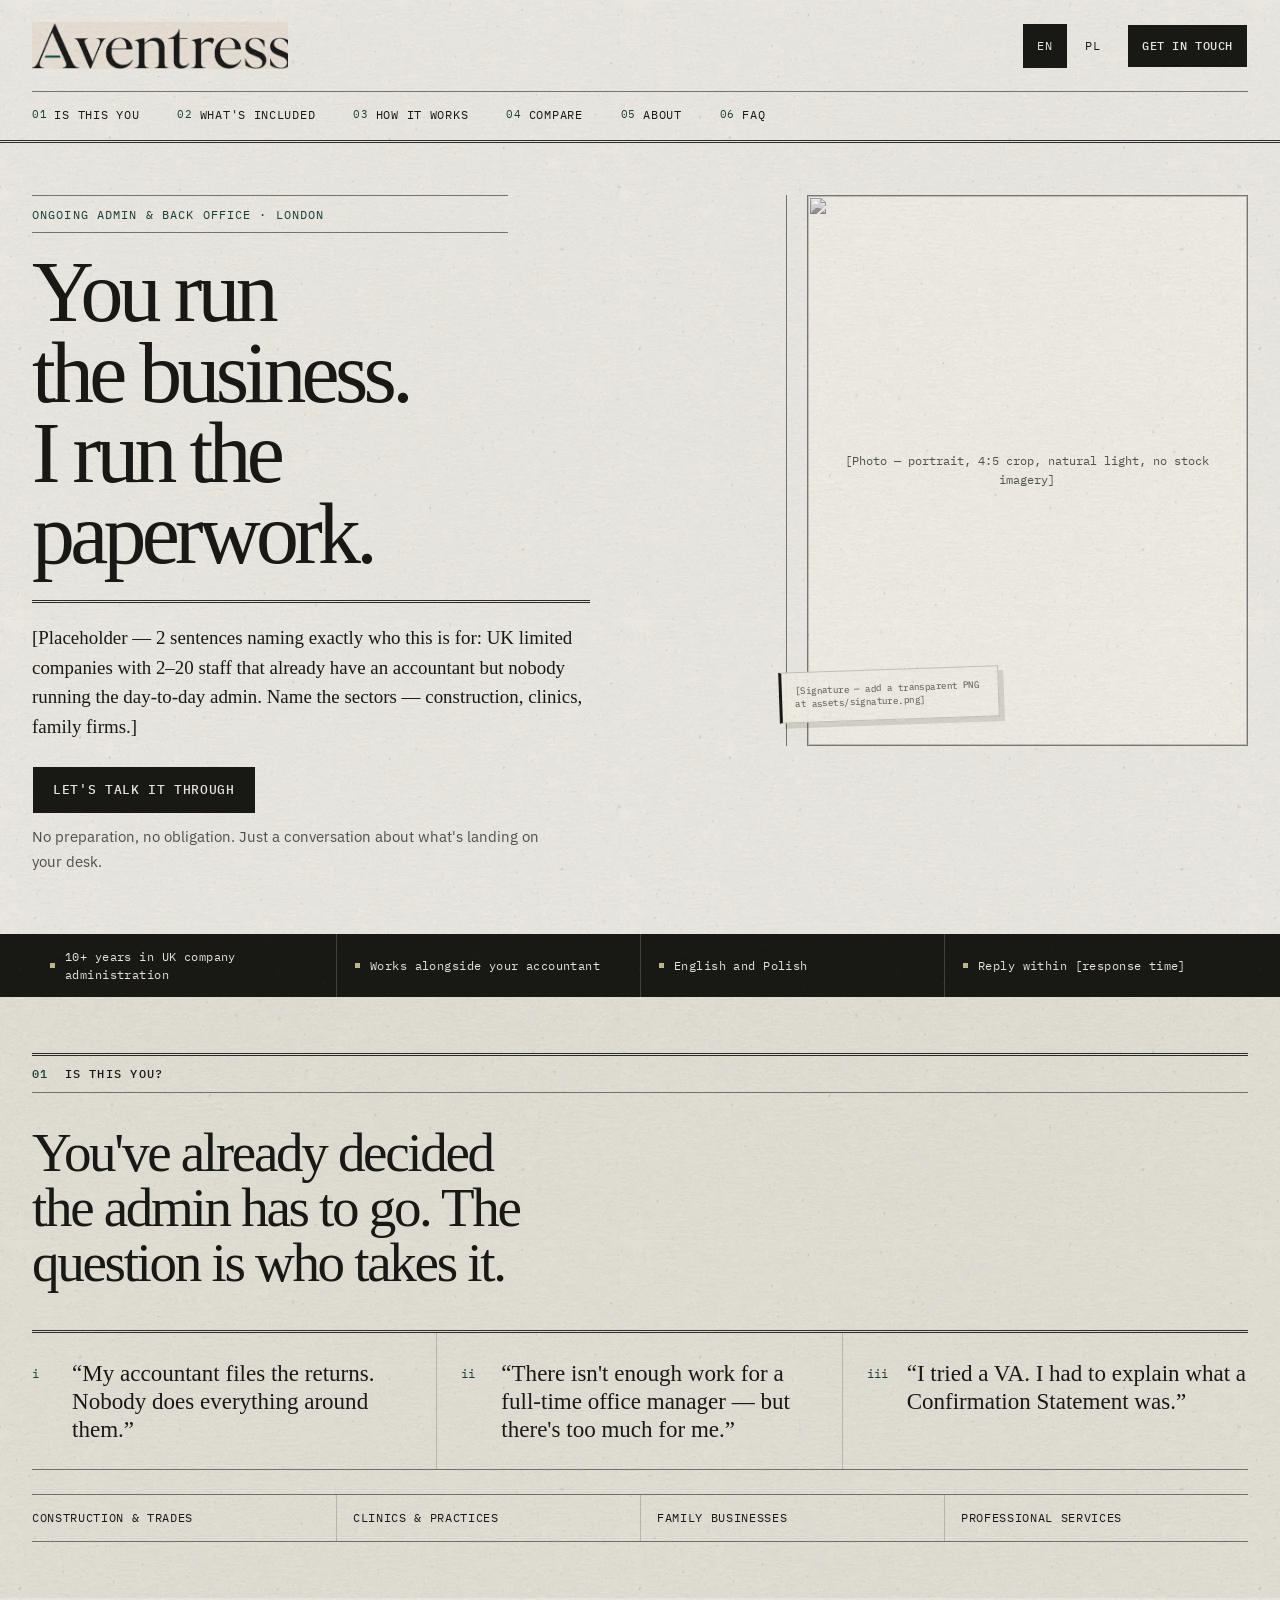
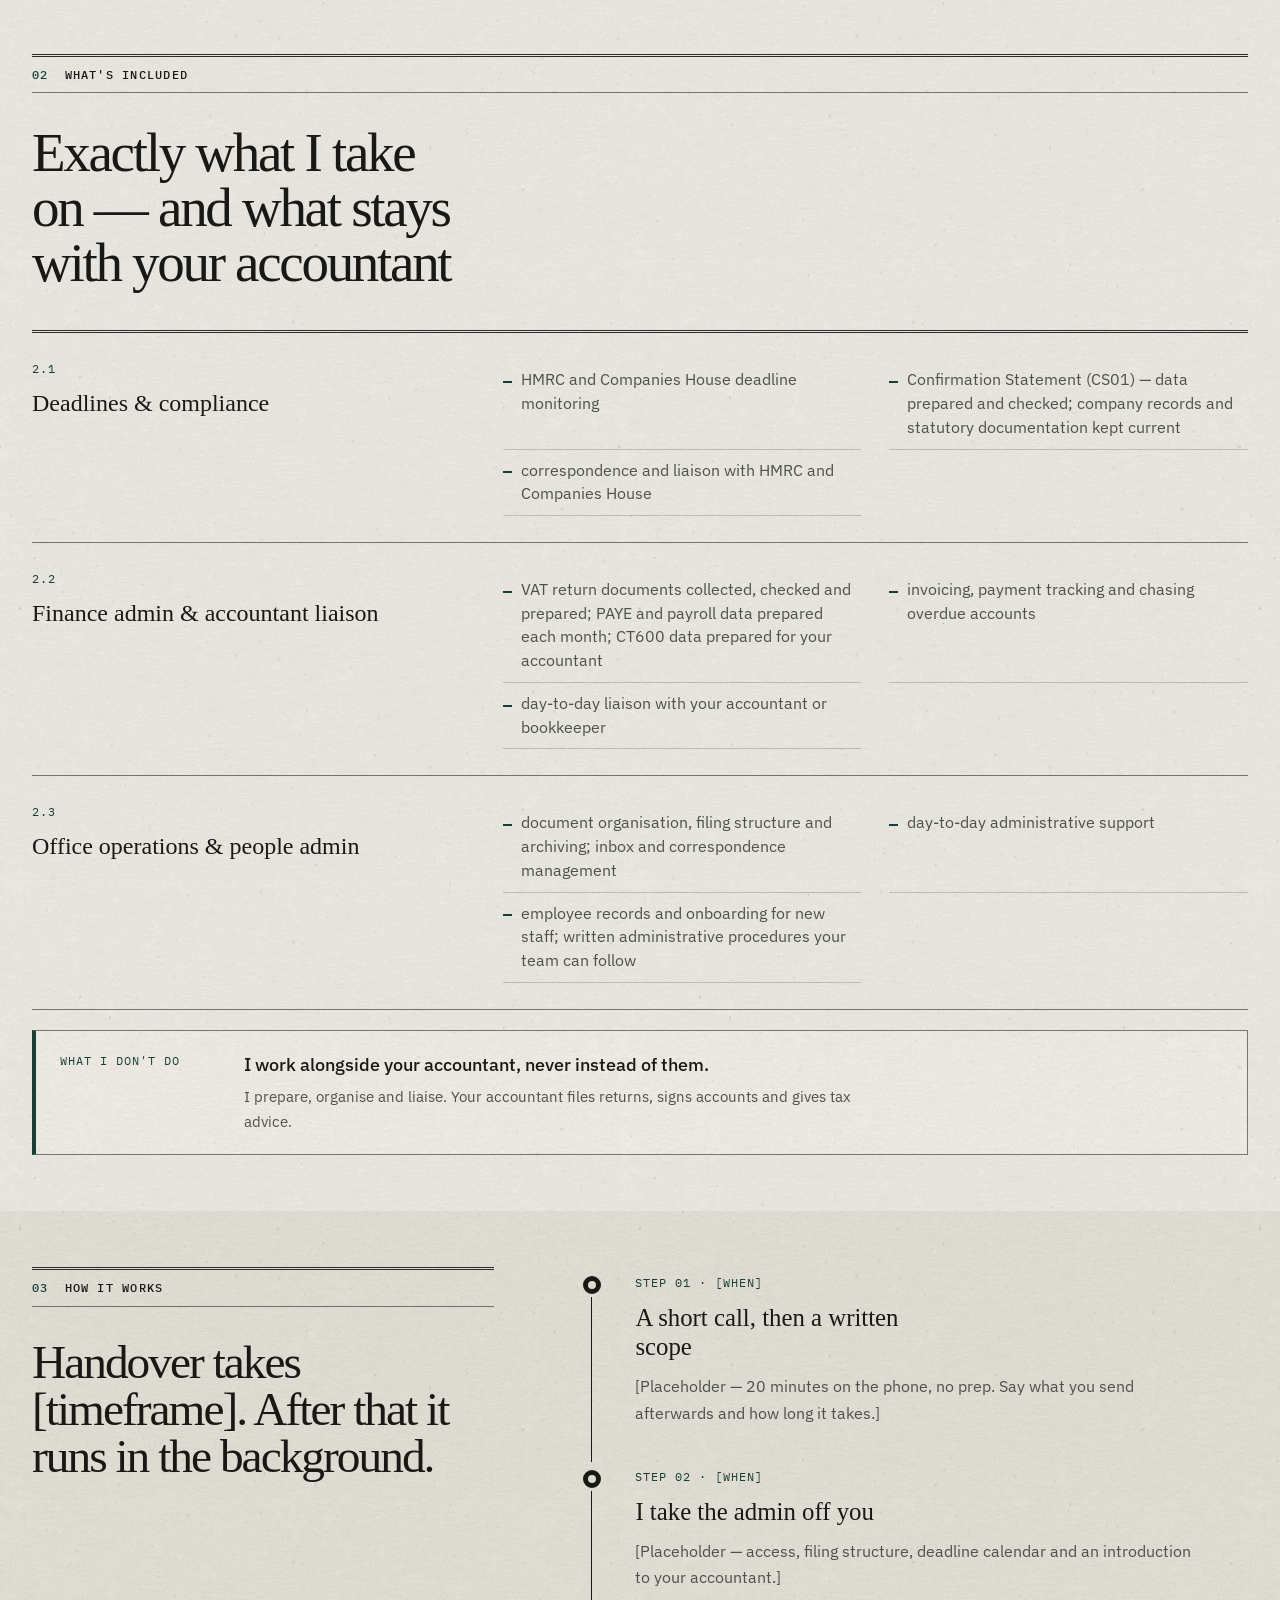
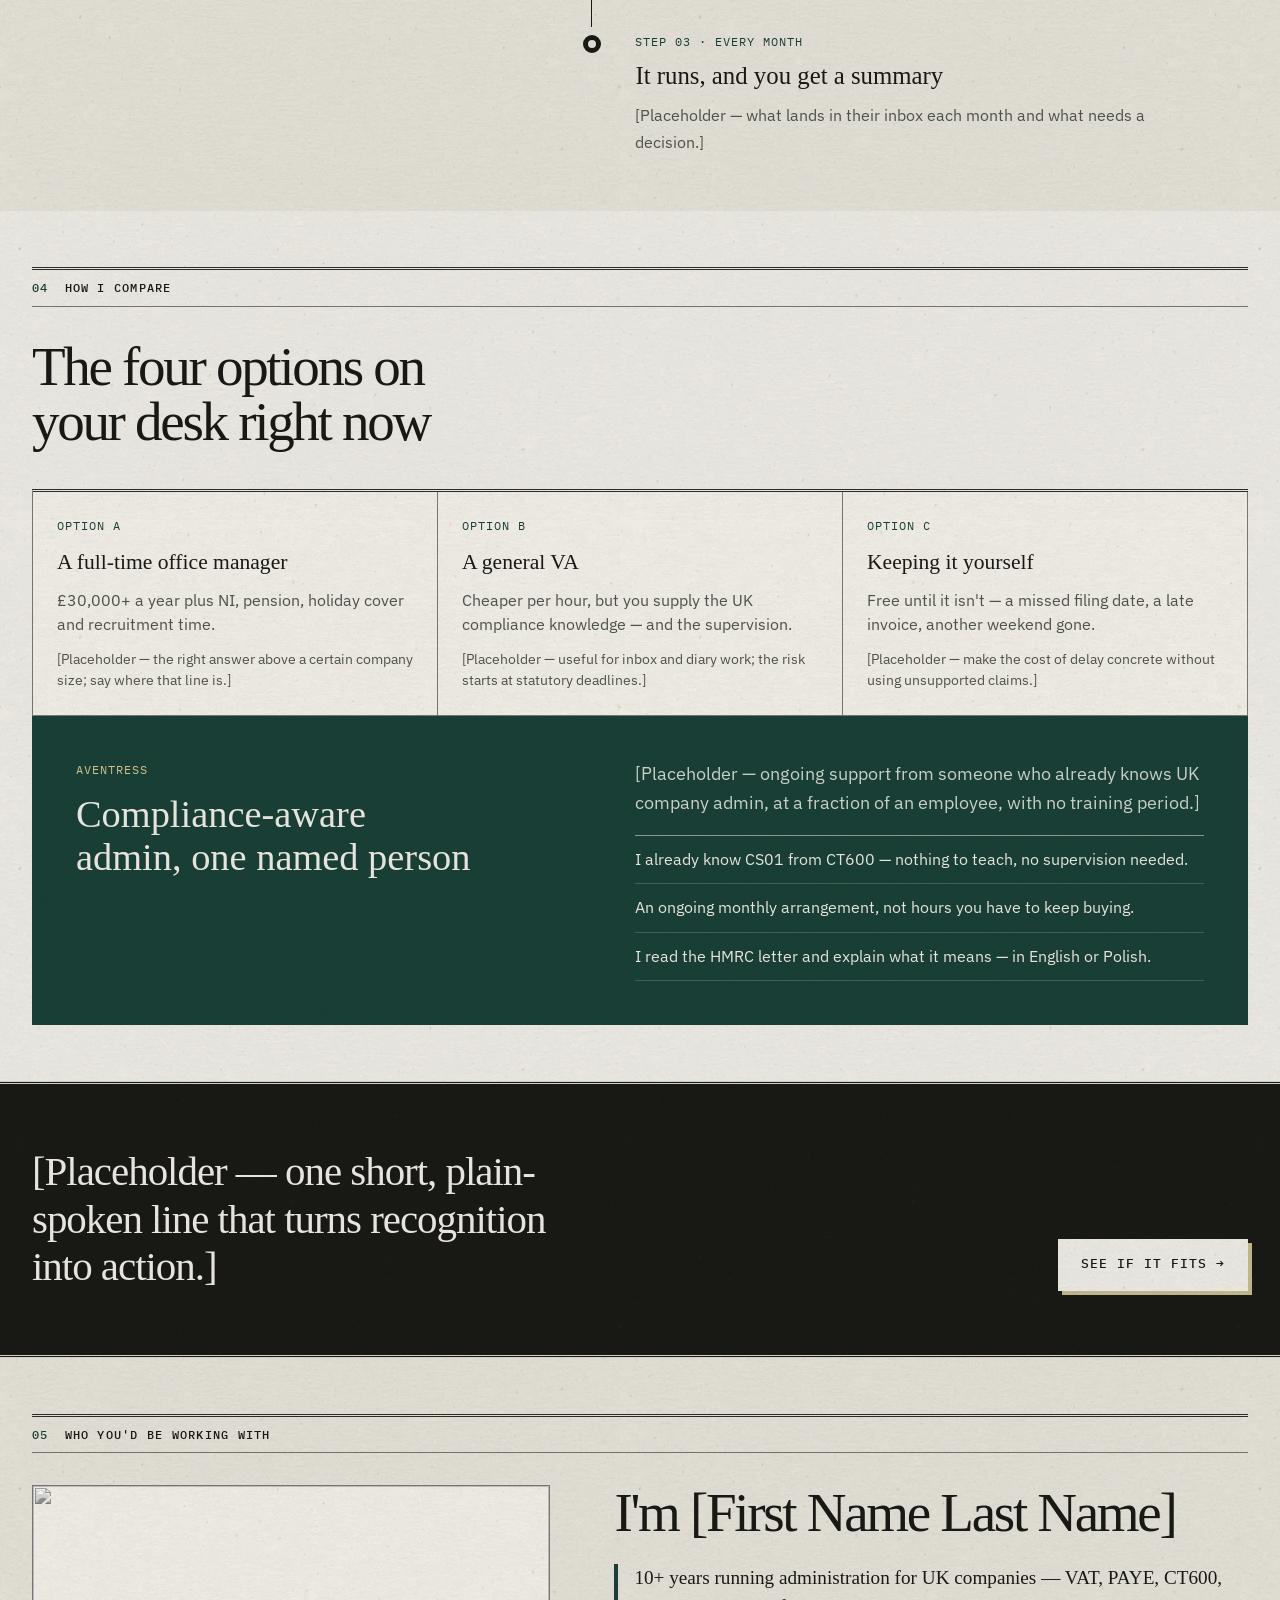
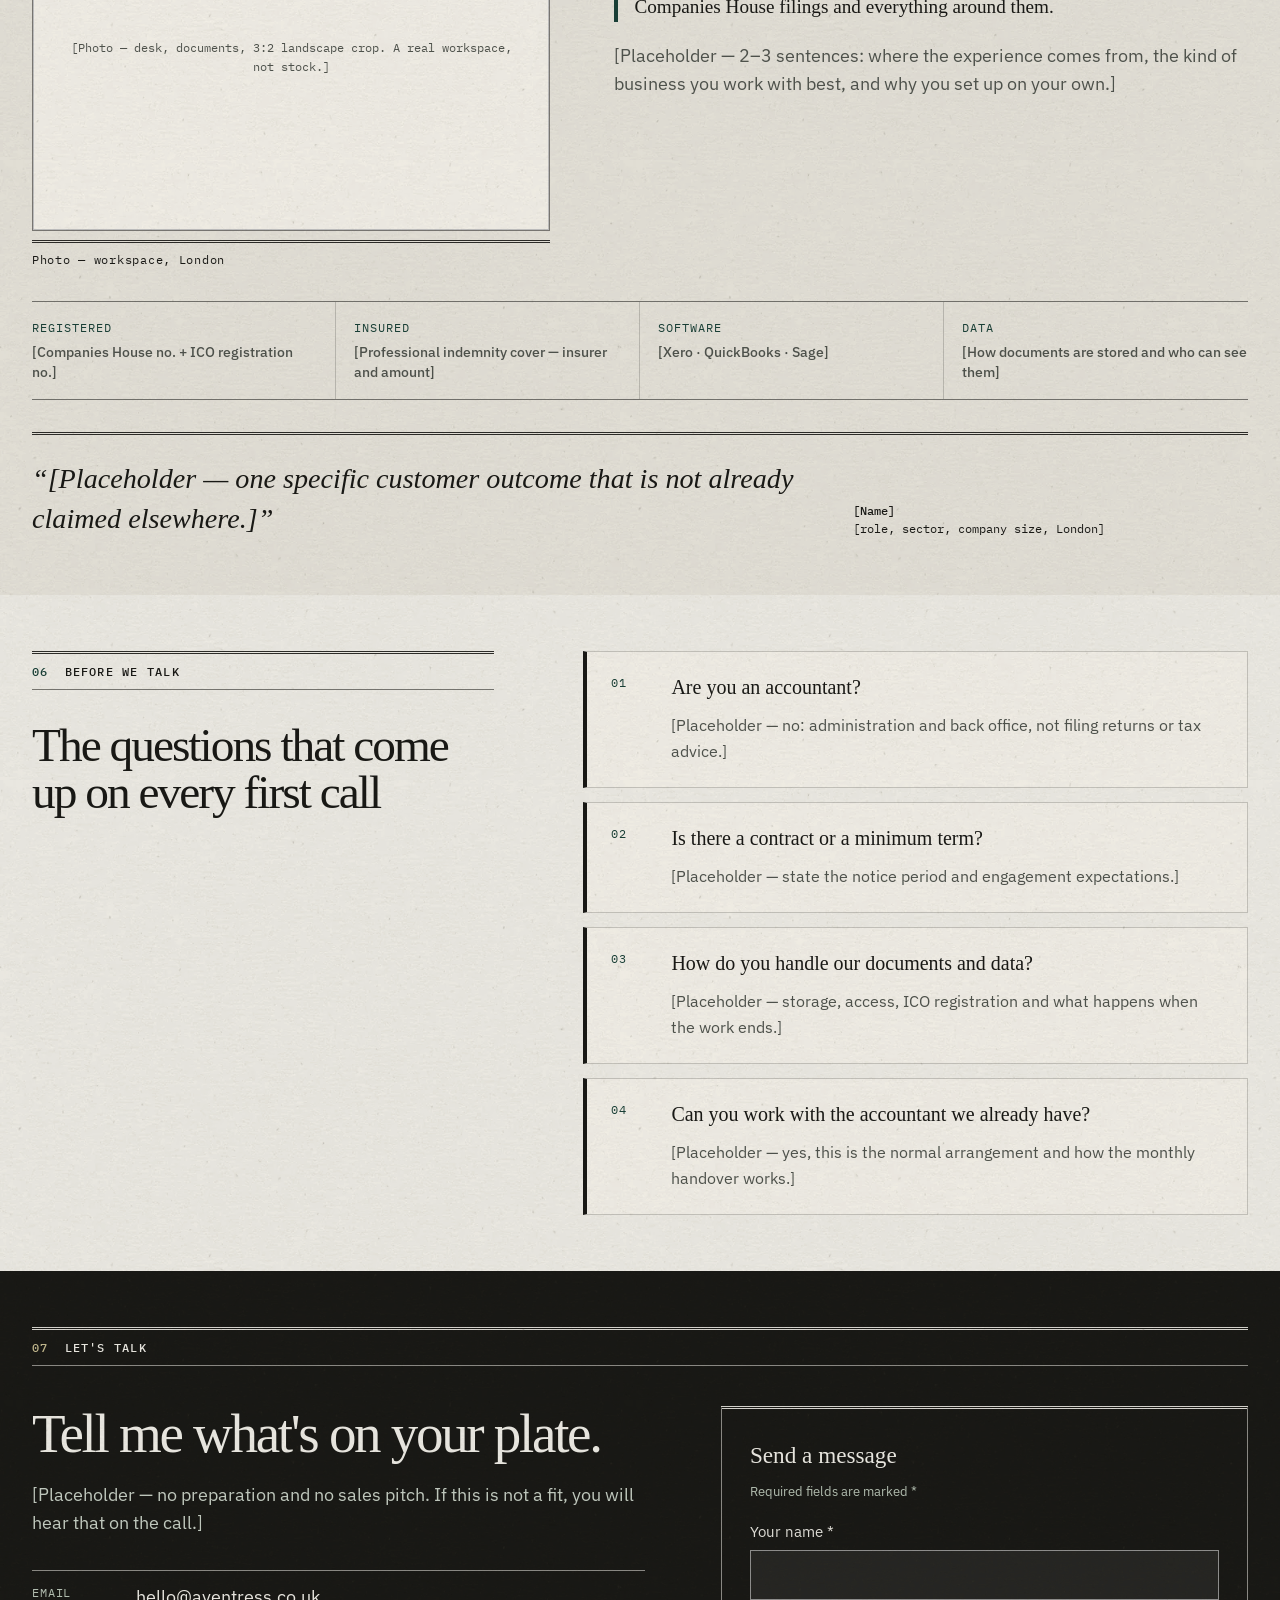
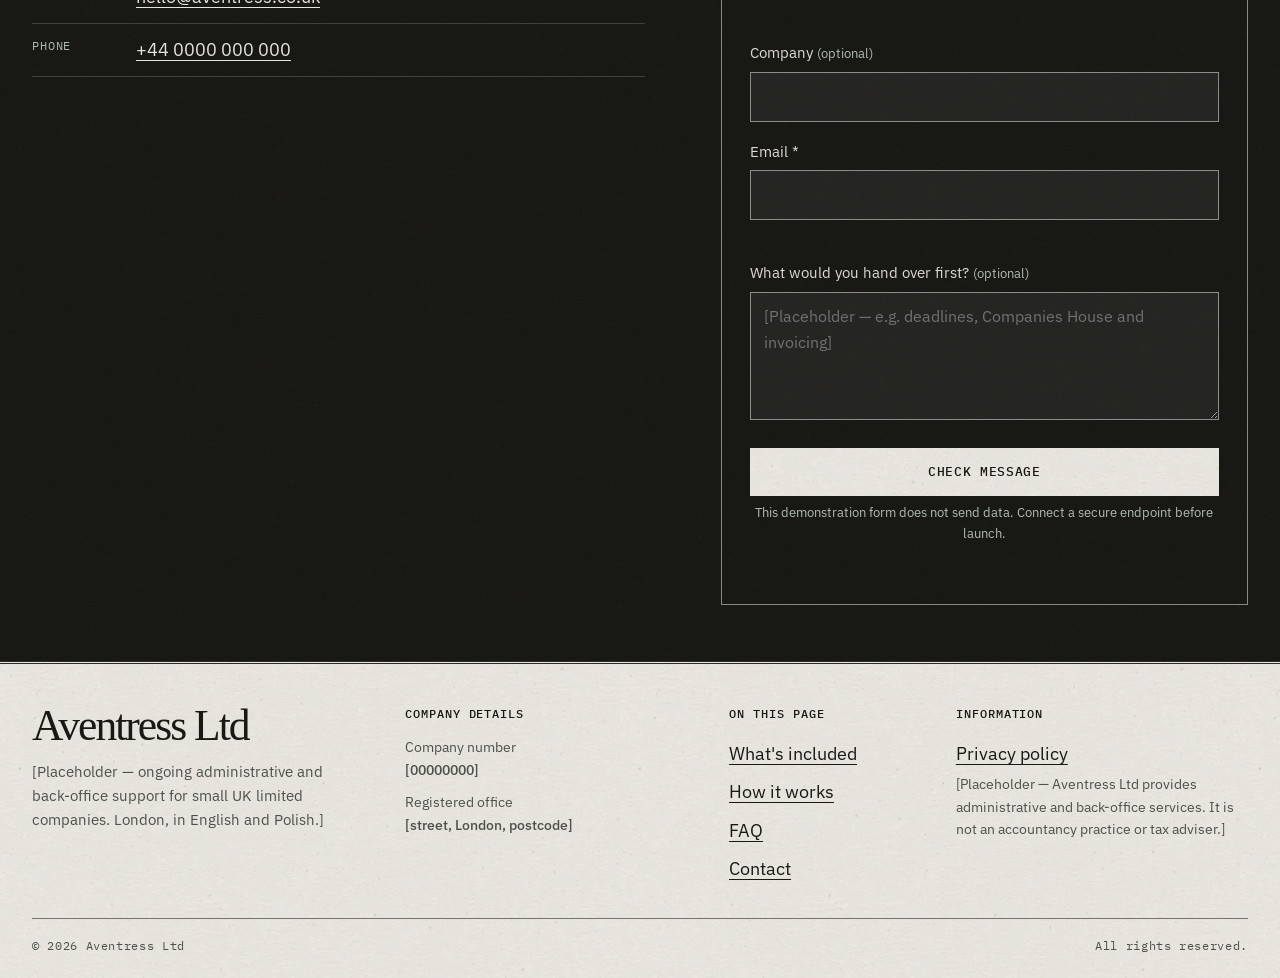
==== commit ec2dbff2: "Add selected Aventress logo to header" ====
--- a/index.html
+++ b/index.html
@@ -8,7 +8,7 @@
   <link rel="preconnect" href="https://fonts.googleapis.com">
   <link rel="preconnect" href="https://fonts.gstatic.com" crossorigin>
   <link href="https://fonts.googleapis.com/css2?family=IBM+Plex+Mono:wght@400;500&family=IBM+Plex+Sans:wght@400;500&display=swap" rel="stylesheet">
-  <link rel="stylesheet" href="newspaper.css?v=17">
+  <link rel="stylesheet" href="newspaper.css?v=18">
 </head>
 <body class="newspaper-concept">
   <a class="skip" href="#main" data-i18n="skip">Skip to content</a>
@@ -16,8 +16,7 @@
   <header class="site-header" id="siteHeader">
     <div class="wrap masthead">
       <a class="logo" href="#top" aria-label="Aventress Ltd — home">
-        <span class="logo-text">Aventress</span>
-        <span class="logo-meta">Ltd · London</span>
+        <span class="logo-art" aria-hidden="true"></span>
       </a>
       <div class="header-actions">
         <div class="lang" role="group" aria-label="Language / Język">
--- a/newspaper.css
+++ b/newspaper.css
@@ -104,7 +104,12 @@
   min-height:92px;display:grid;grid-template-columns:1fr auto;
   align-items:center;gap:var(--space-6);border-bottom:var(--rule-section);
 }
-.logo{display:flex;align-items:baseline;gap:10px;text-decoration:none}
+.logo{display:flex;align-items:center;text-decoration:none}
+.logo-art{
+  display:block;width:clamp(190px,20vw,260px);aspect-ratio:5.45/1;
+  background:url('assets/logo-selected/aventress-primary.png') center 49% / 150% auto no-repeat;
+  mix-blend-mode:multiply;
+}
 .logo-text{font-family:var(--serif);font-size:clamp(2.25rem,3.4vw,3.2rem);line-height:1;letter-spacing:-.045em}
 .logo-meta{font-family:var(--mono);font-size:.7rem;letter-spacing:.08em;text-transform:uppercase}
 .header-actions{display:flex;justify-content:flex-end;align-items:center;gap:var(--space-3)}
@@ -447,6 +452,7 @@
   html{scroll-padding-top:68px}
   .site-header{position:sticky;top:0}
   .masthead{min-height:68px;border-bottom:var(--rule-major)}
+  .logo-art{width:clamp(140px,43vw,185px)}
   .logo-text{font-size:1.8rem}
   .logo-meta{display:none}
   .header-actions{gap:4px}
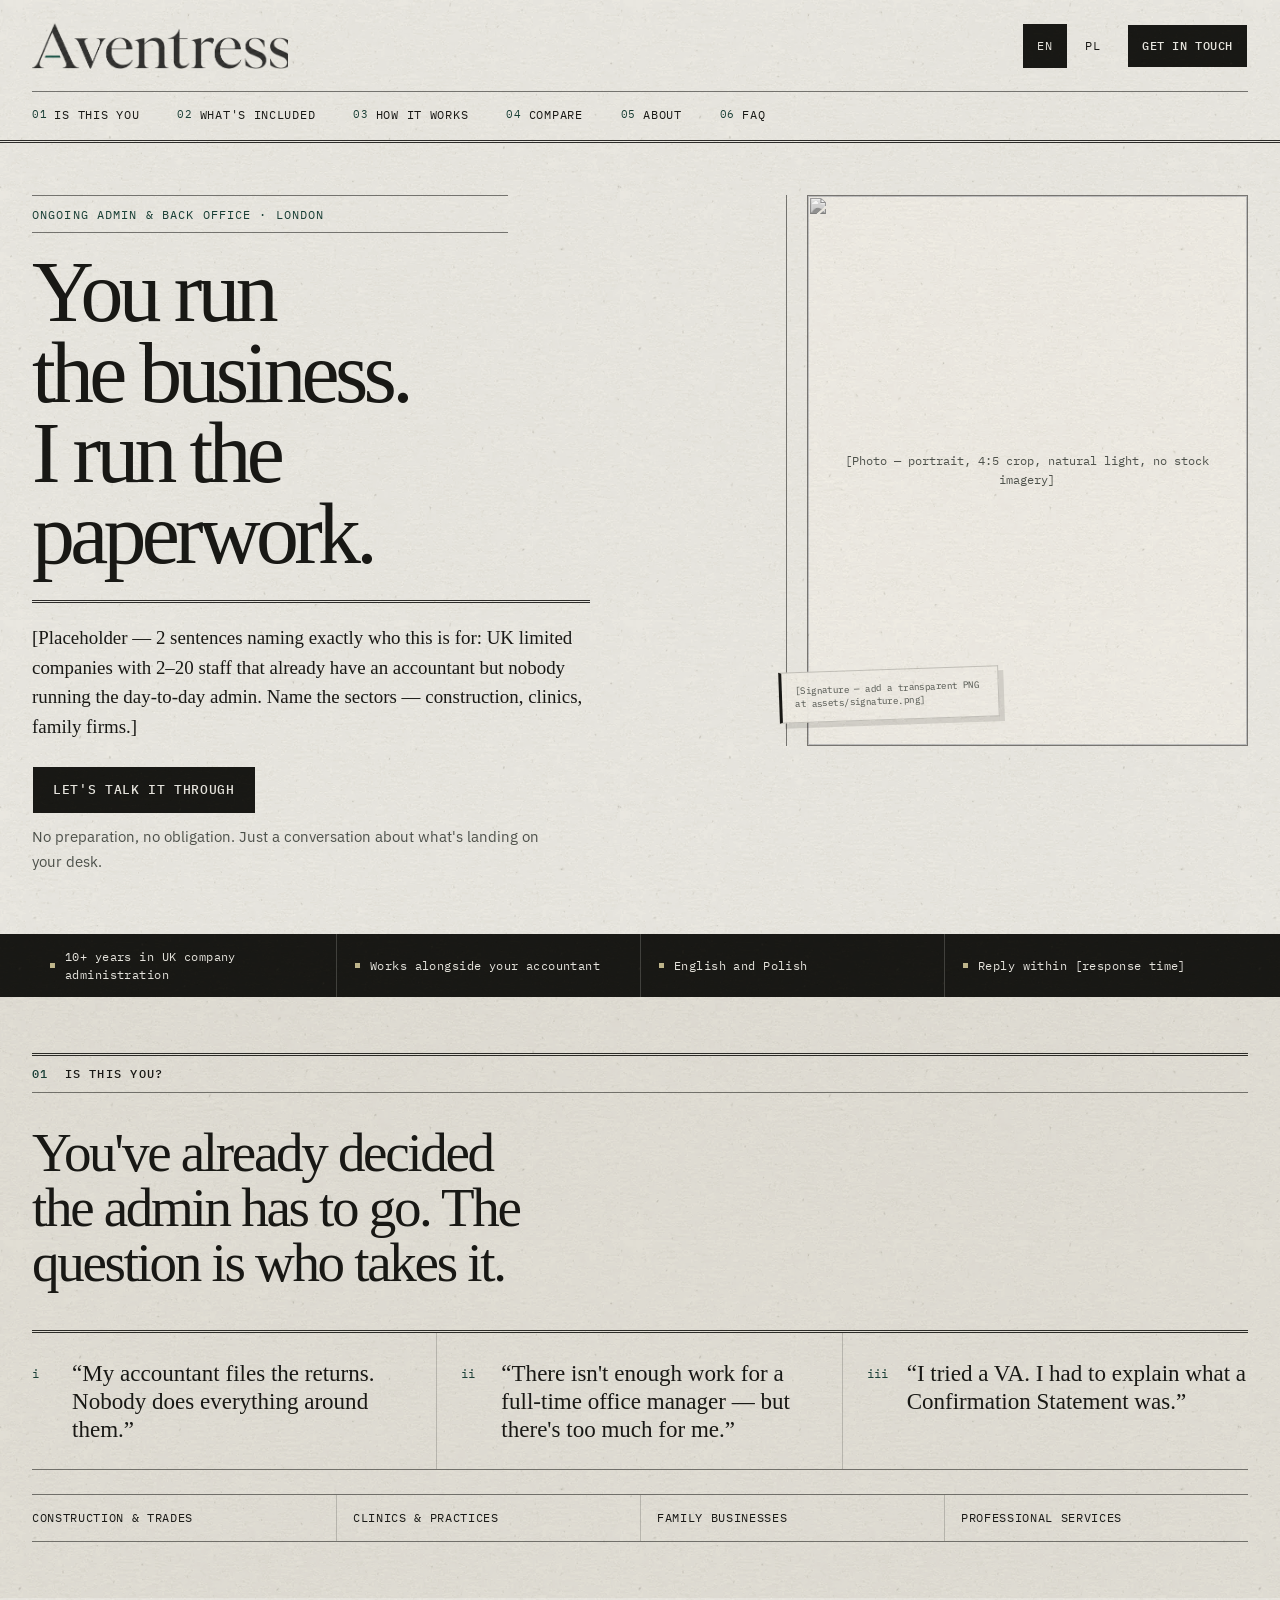
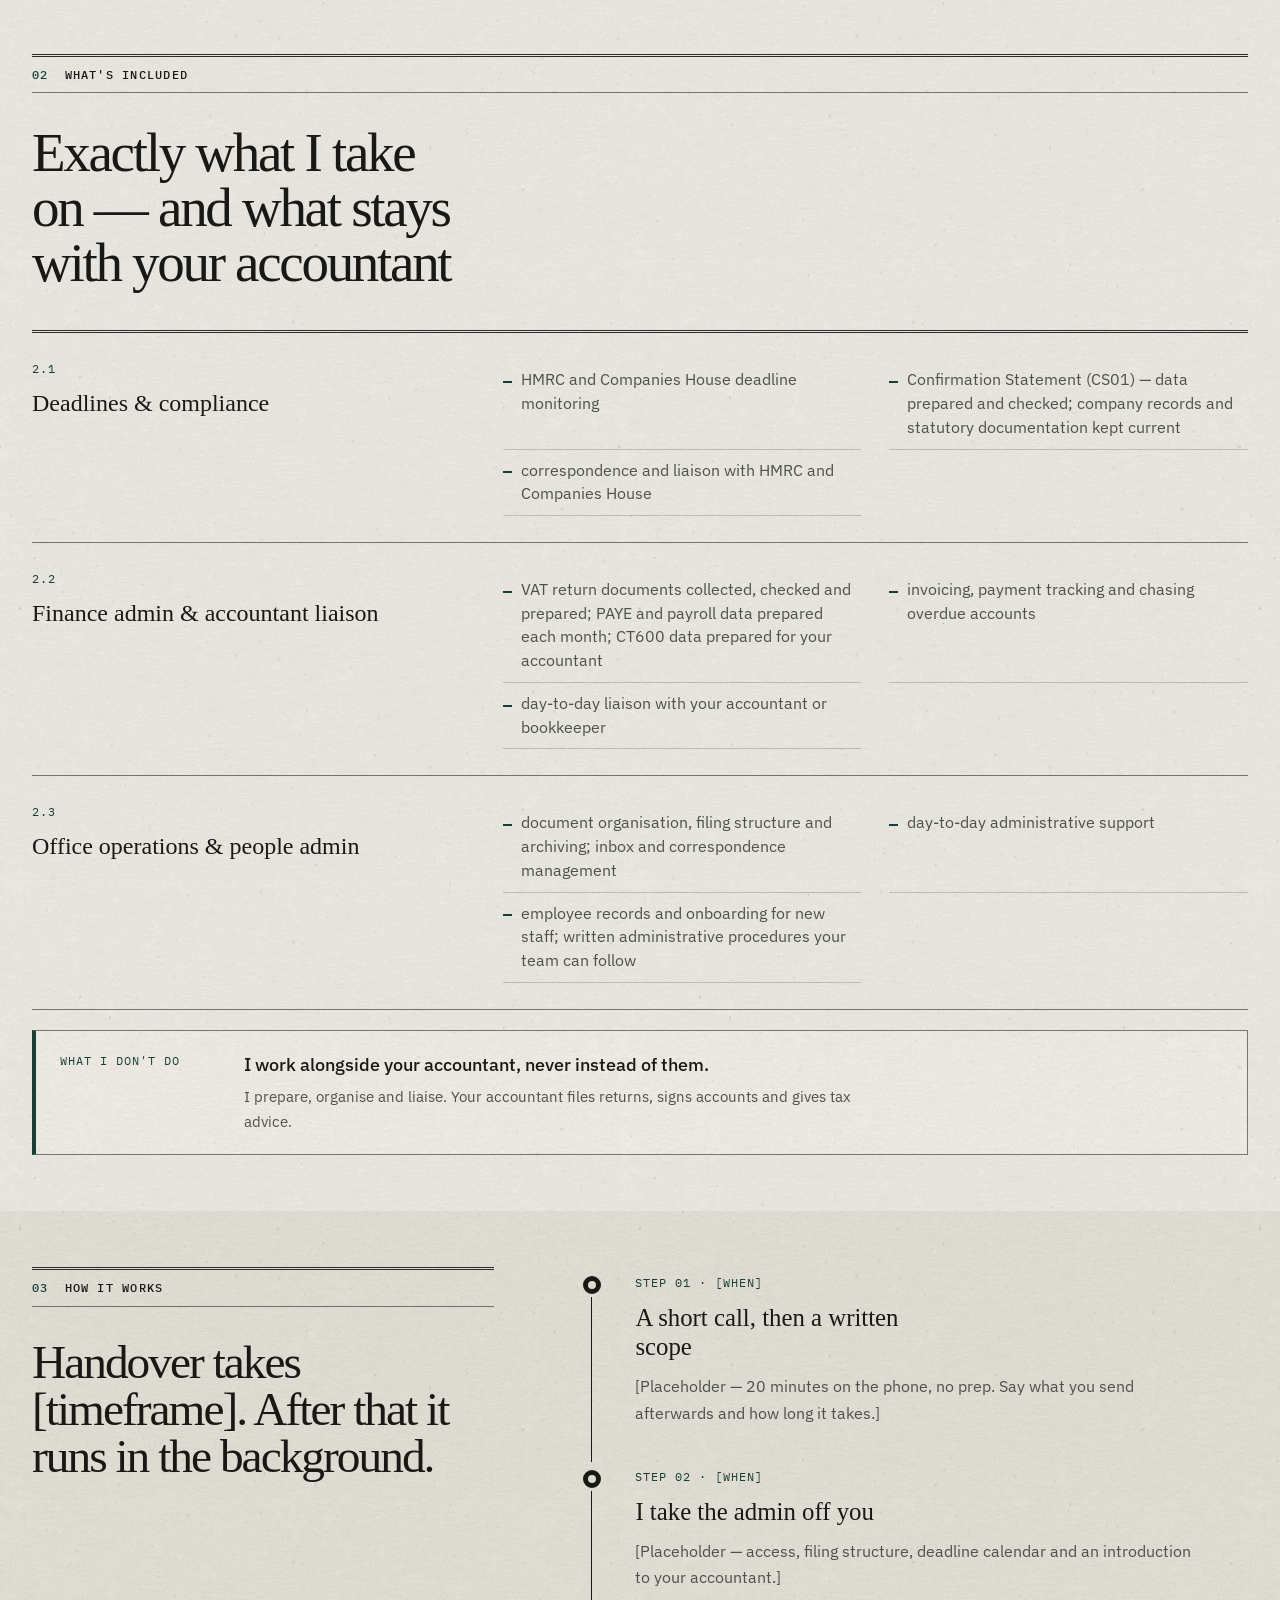
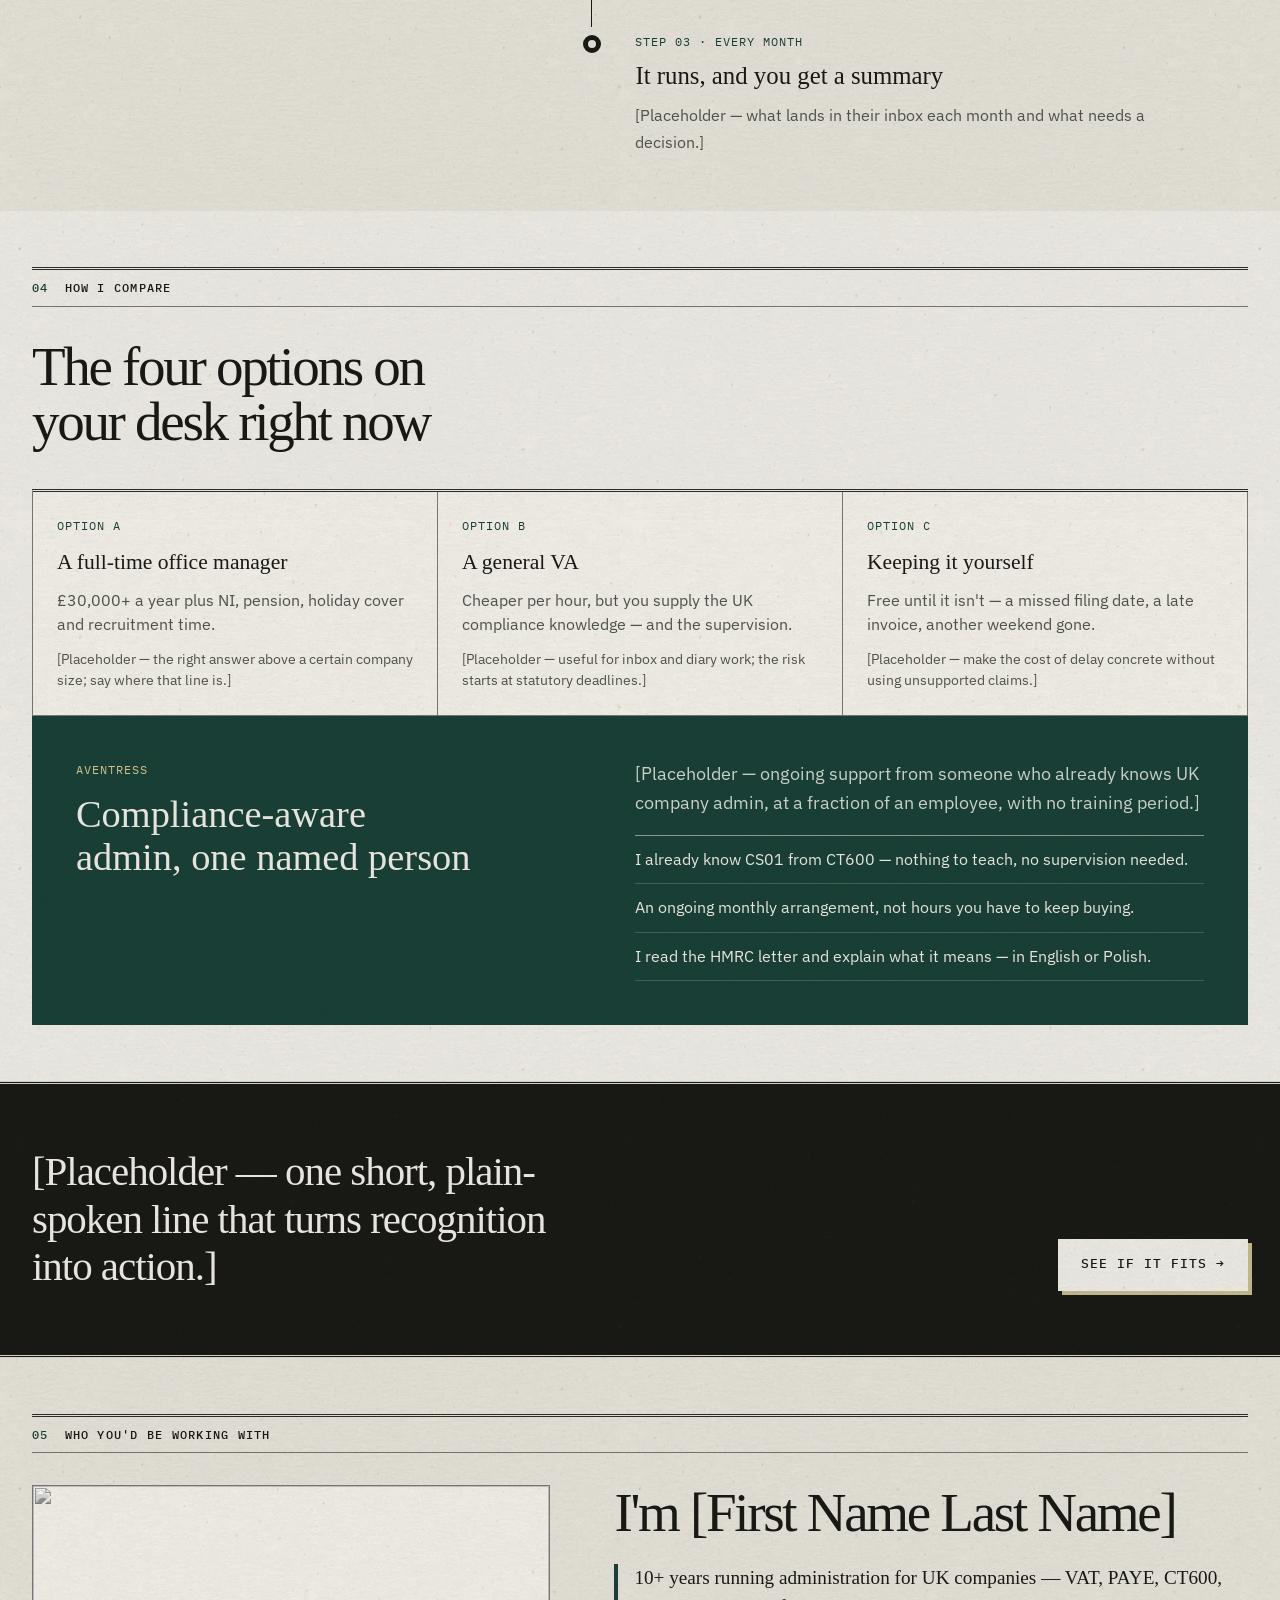
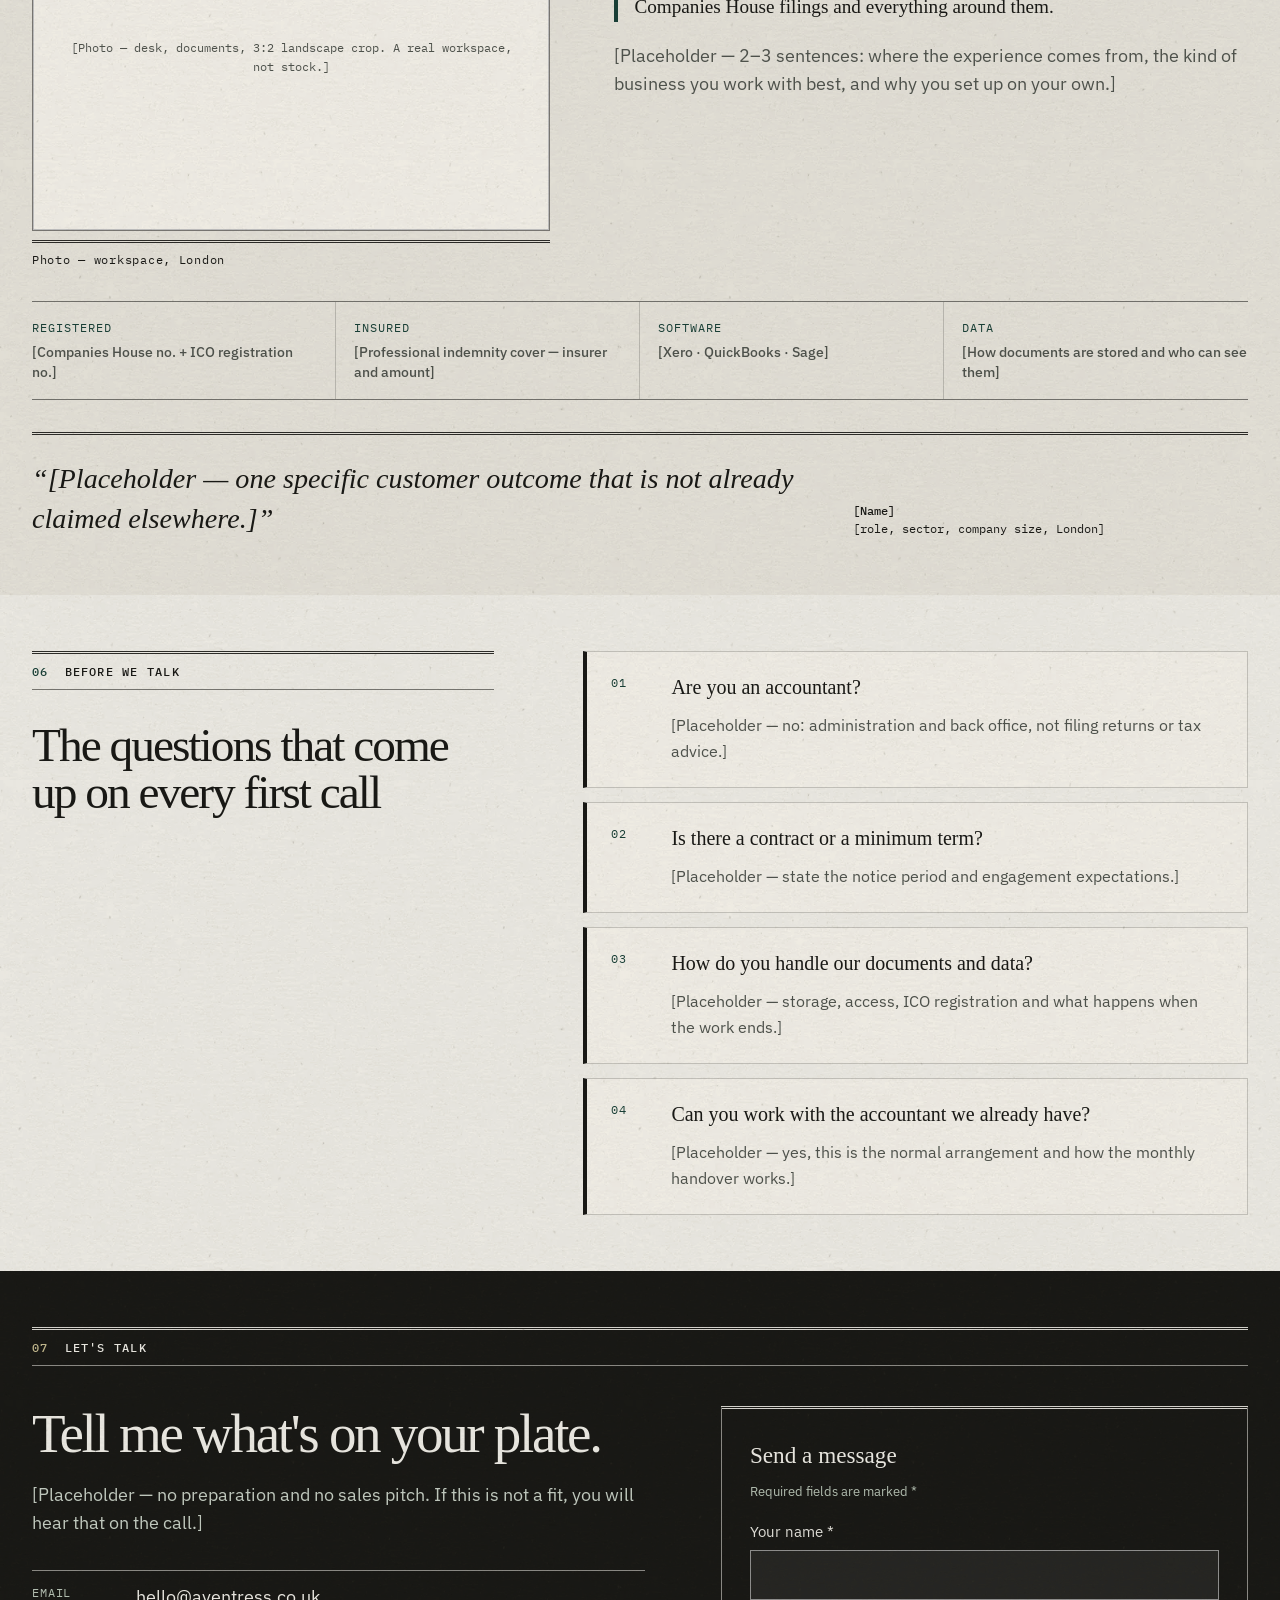
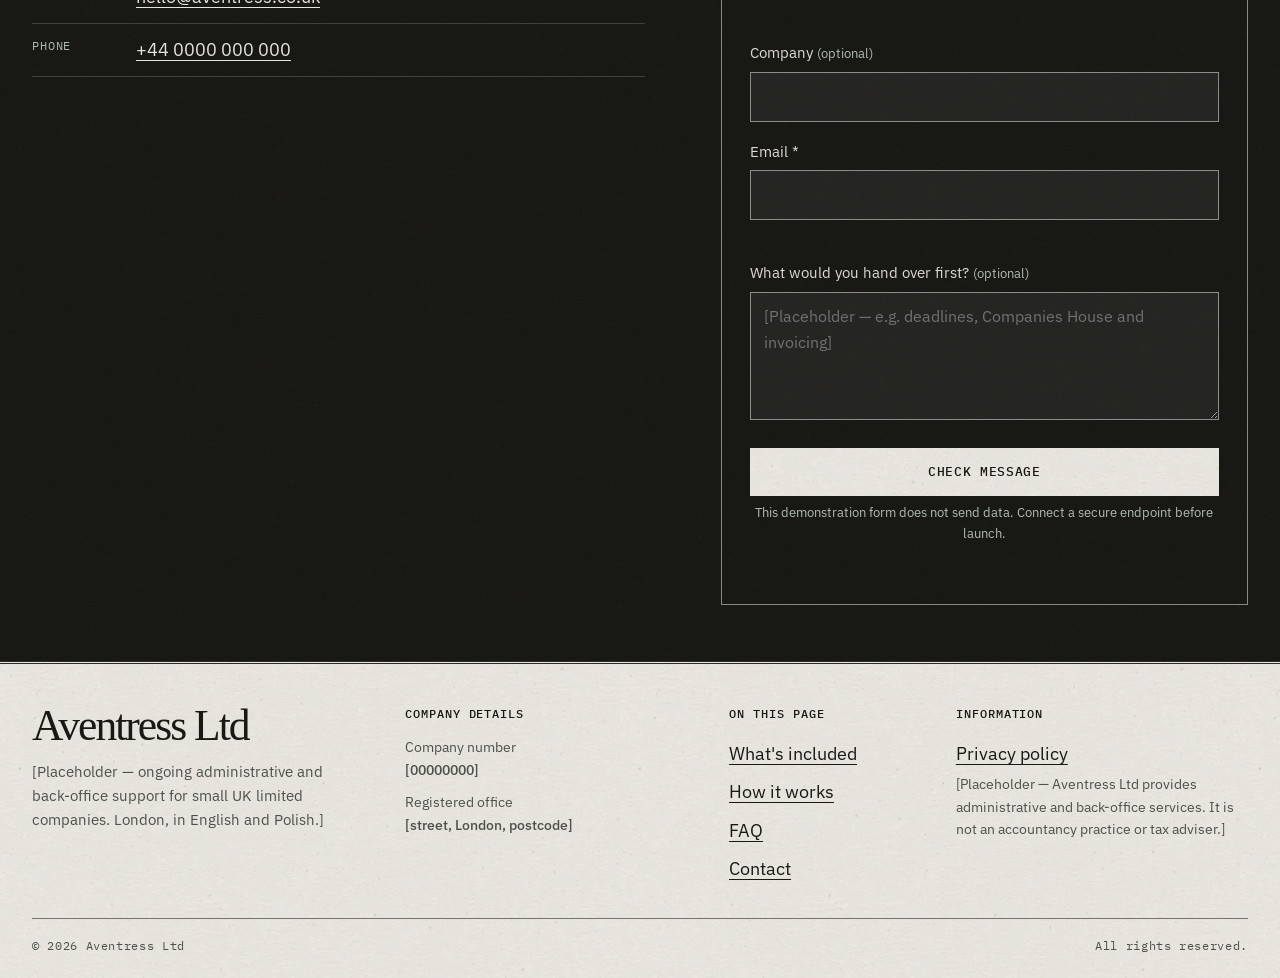
==== commit 5a970e62: "Remove logo backgrounds" ====
--- a/index.html
+++ b/index.html
@@ -8,7 +8,7 @@
   <link rel="preconnect" href="https://fonts.googleapis.com">
   <link rel="preconnect" href="https://fonts.gstatic.com" crossorigin>
   <link href="https://fonts.googleapis.com/css2?family=IBM+Plex+Mono:wght@400;500&family=IBM+Plex+Sans:wght@400;500&display=swap" rel="stylesheet">
-  <link rel="stylesheet" href="newspaper.css?v=18">
+  <link rel="stylesheet" href="newspaper.css?v=19">
 </head>
 <body class="newspaper-concept">
   <a class="skip" href="#main" data-i18n="skip">Skip to content</a>
--- a/newspaper.css
+++ b/newspaper.css
@@ -107,8 +107,7 @@
 .logo{display:flex;align-items:center;text-decoration:none}
 .logo-art{
   display:block;width:clamp(190px,20vw,260px);aspect-ratio:5.45/1;
-  background:url('assets/logo-selected/aventress-primary.png') center 49% / 150% auto no-repeat;
-  mix-blend-mode:multiply;
+  background:url('assets/logo-selected/aventress-primary-transparent.png') center 49% / 150% auto no-repeat;
 }
 .logo-text{font-family:var(--serif);font-size:clamp(2.25rem,3.4vw,3.2rem);line-height:1;letter-spacing:-.045em}
 .logo-meta{font-family:var(--mono);font-size:.7rem;letter-spacing:.08em;text-transform:uppercase}
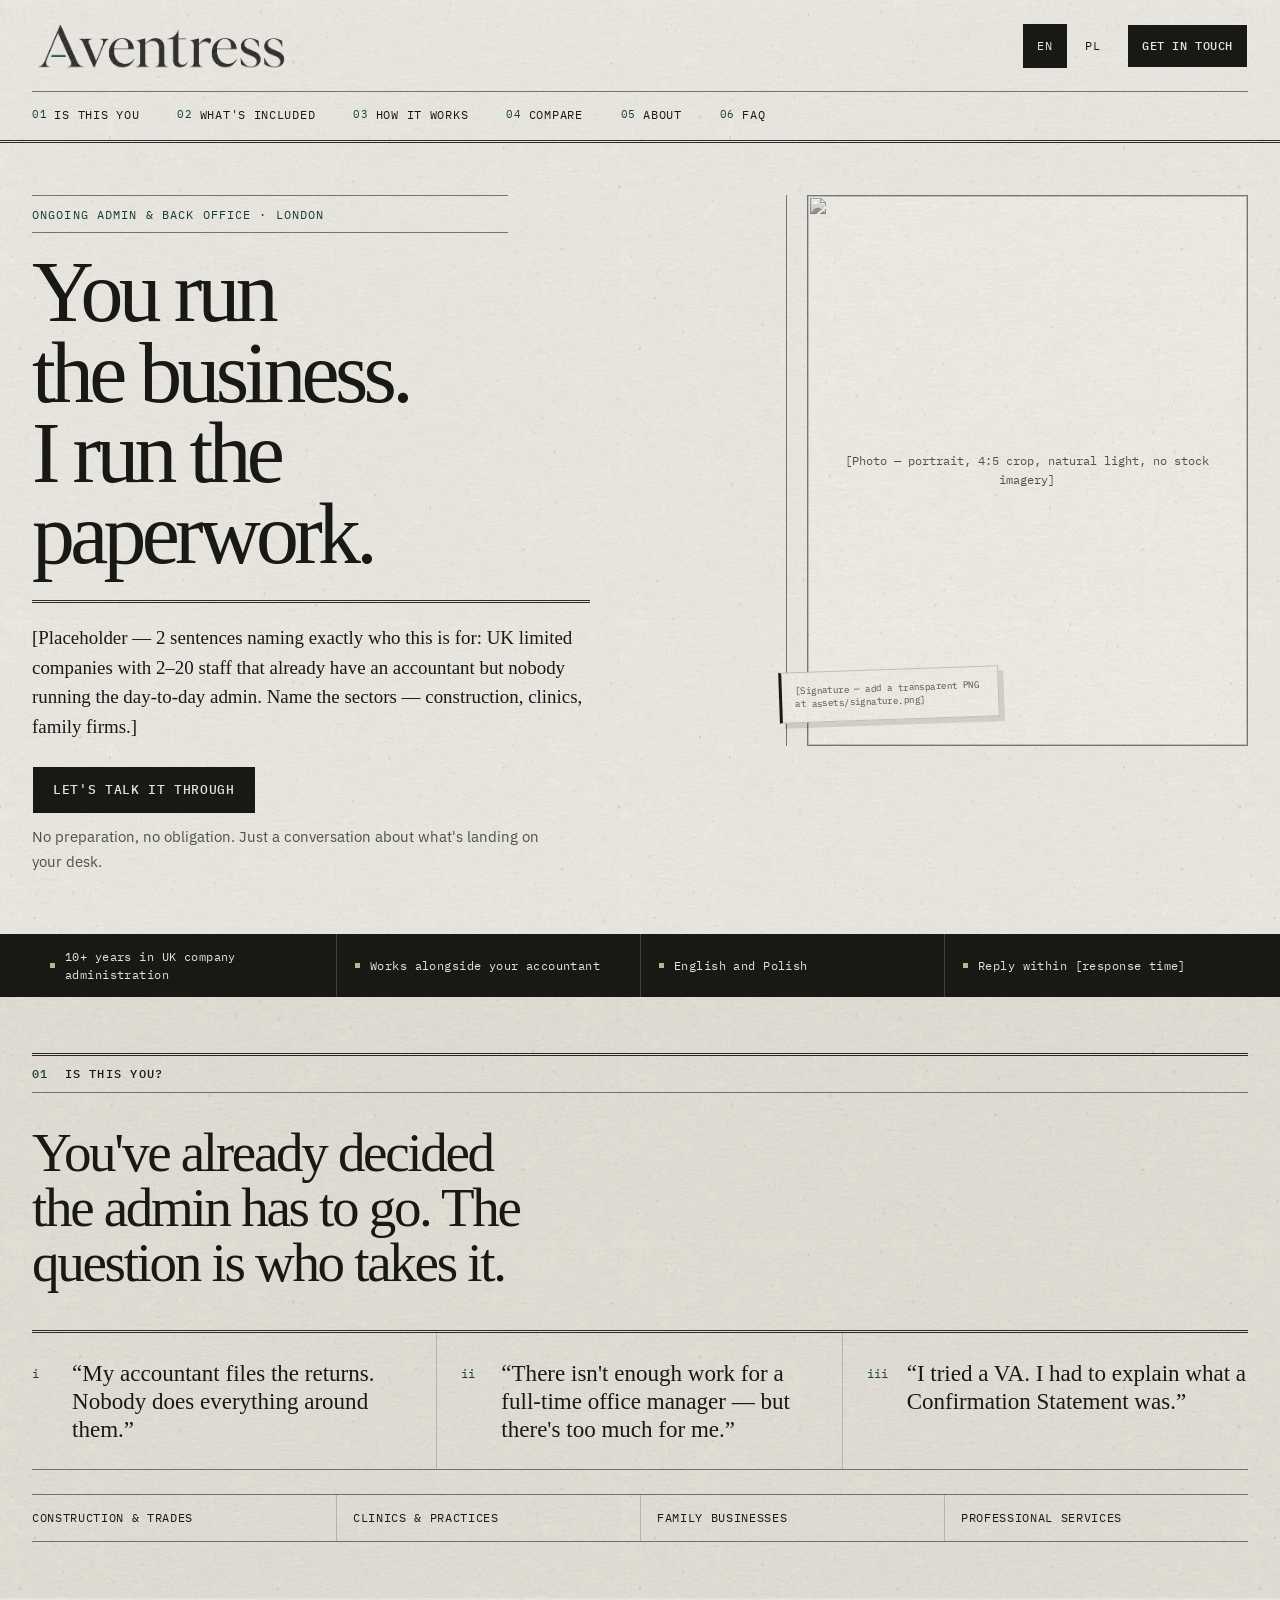
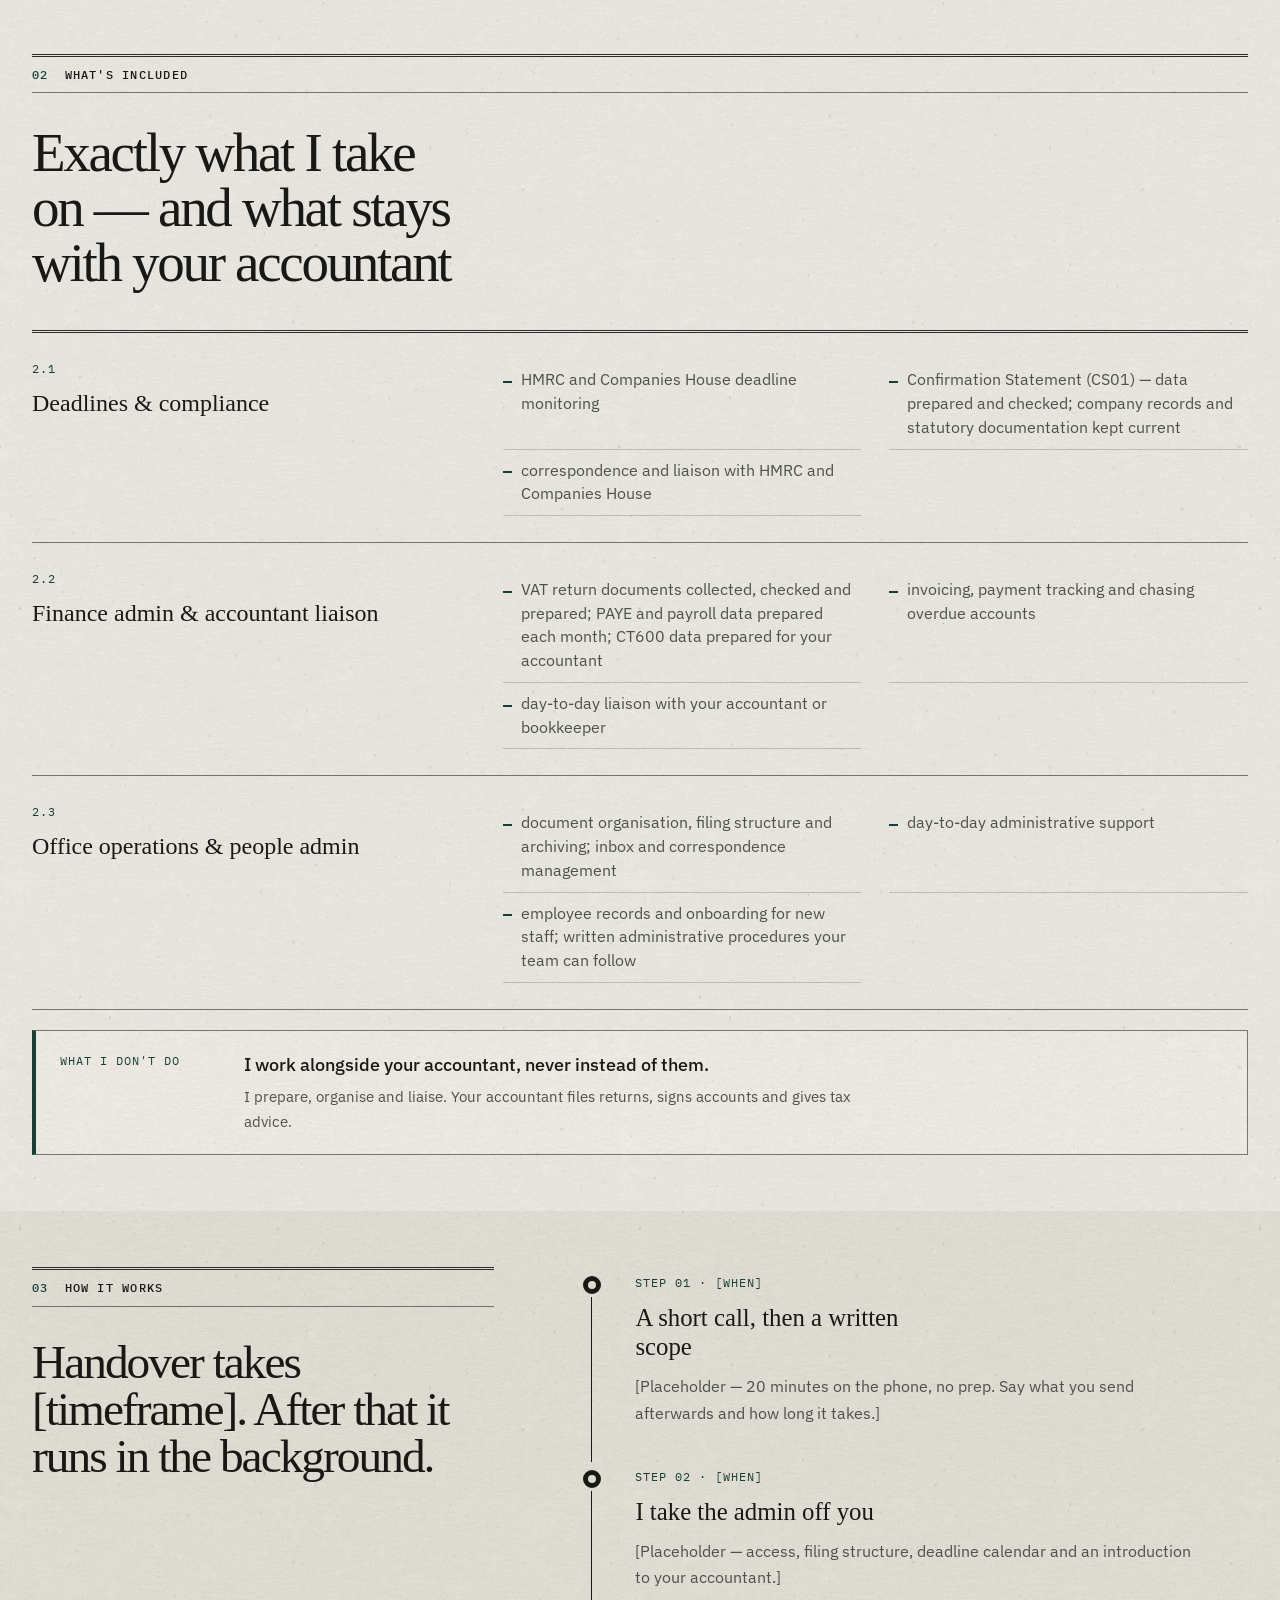
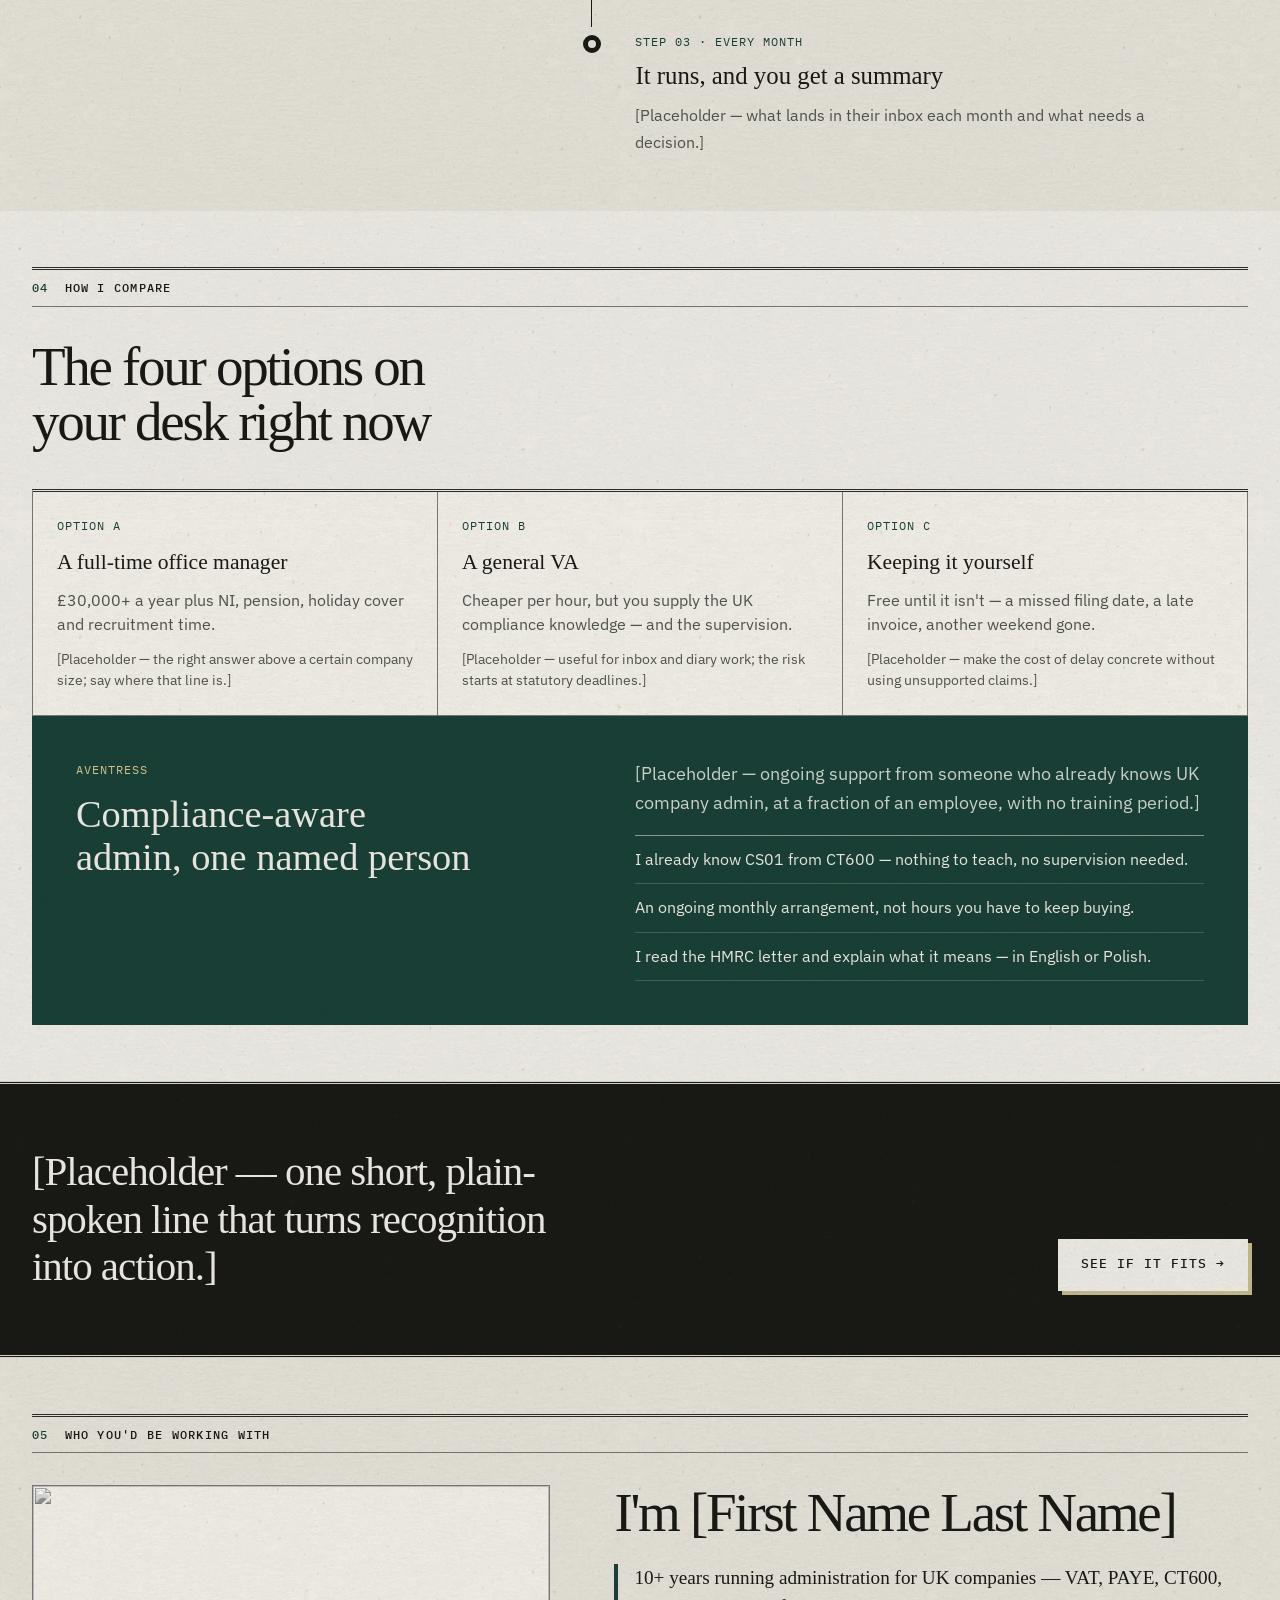
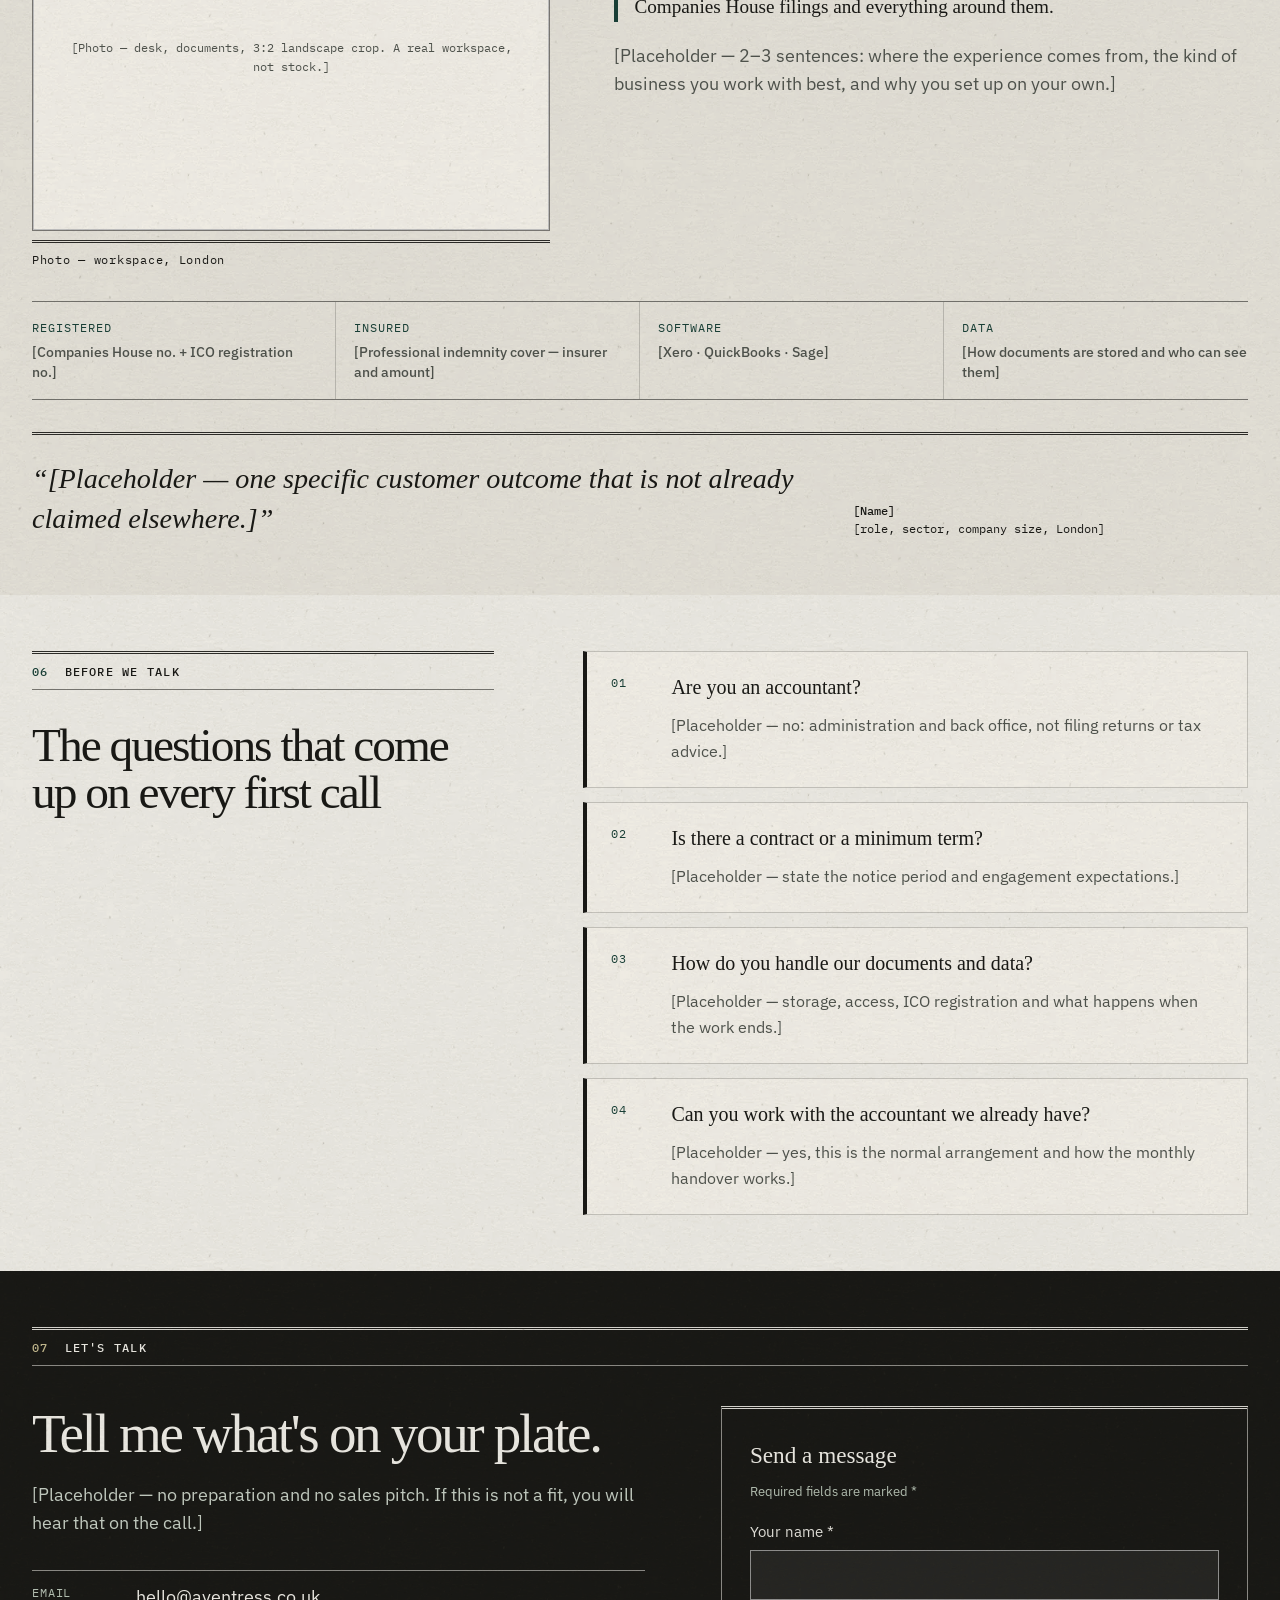
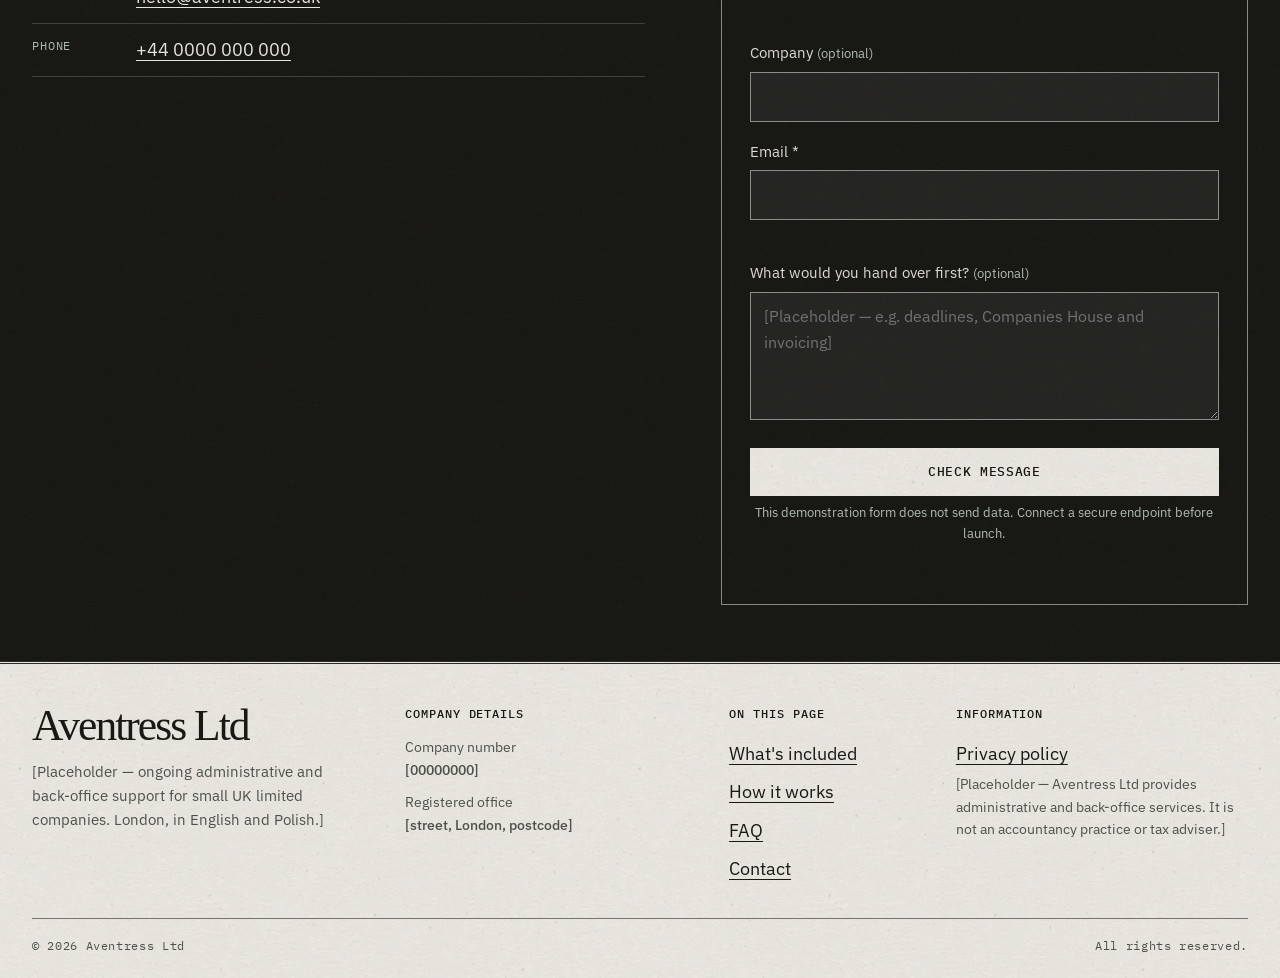
==== commit 173fb60a: "Add breathing room around header logo" ====
--- a/index.html
+++ b/index.html
@@ -8,7 +8,7 @@
   <link rel="preconnect" href="https://fonts.googleapis.com">
   <link rel="preconnect" href="https://fonts.gstatic.com" crossorigin>
   <link href="https://fonts.googleapis.com/css2?family=IBM+Plex+Mono:wght@400;500&family=IBM+Plex+Sans:wght@400;500&display=swap" rel="stylesheet">
-  <link rel="stylesheet" href="newspaper.css?v=19">
+  <link rel="stylesheet" href="newspaper.css?v=20">
 </head>
 <body class="newspaper-concept">
   <a class="skip" href="#main" data-i18n="skip">Skip to content</a>
--- a/newspaper.css
+++ b/newspaper.css
@@ -107,7 +107,7 @@
 .logo{display:flex;align-items:center;text-decoration:none}
 .logo-art{
   display:block;width:clamp(190px,20vw,260px);aspect-ratio:5.45/1;
-  background:url('assets/logo-selected/aventress-primary-transparent.png') center 49% / 150% auto no-repeat;
+  background:url('assets/logo-selected/aventress-primary-transparent.png') center 49% / 142% auto no-repeat;
 }
 .logo-text{font-family:var(--serif);font-size:clamp(2.25rem,3.4vw,3.2rem);line-height:1;letter-spacing:-.045em}
 .logo-meta{font-family:var(--mono);font-size:.7rem;letter-spacing:.08em;text-transform:uppercase}
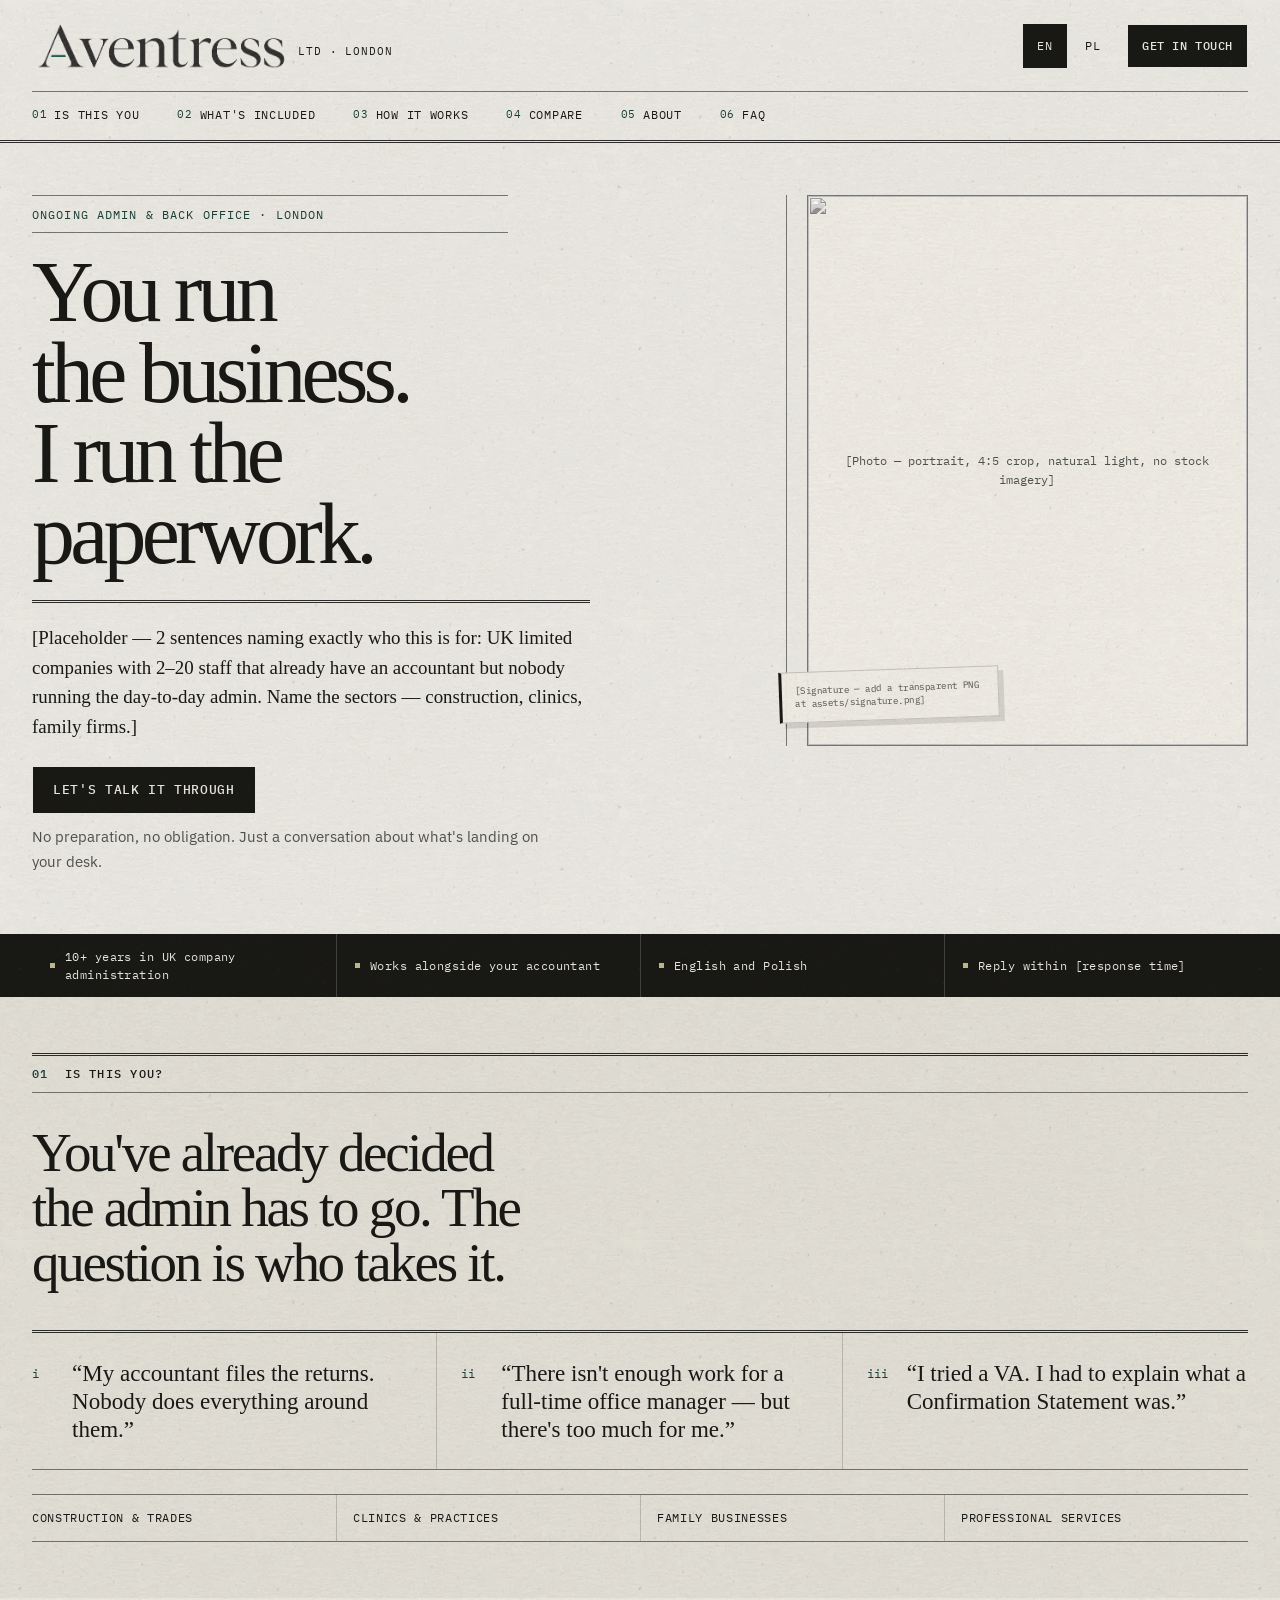
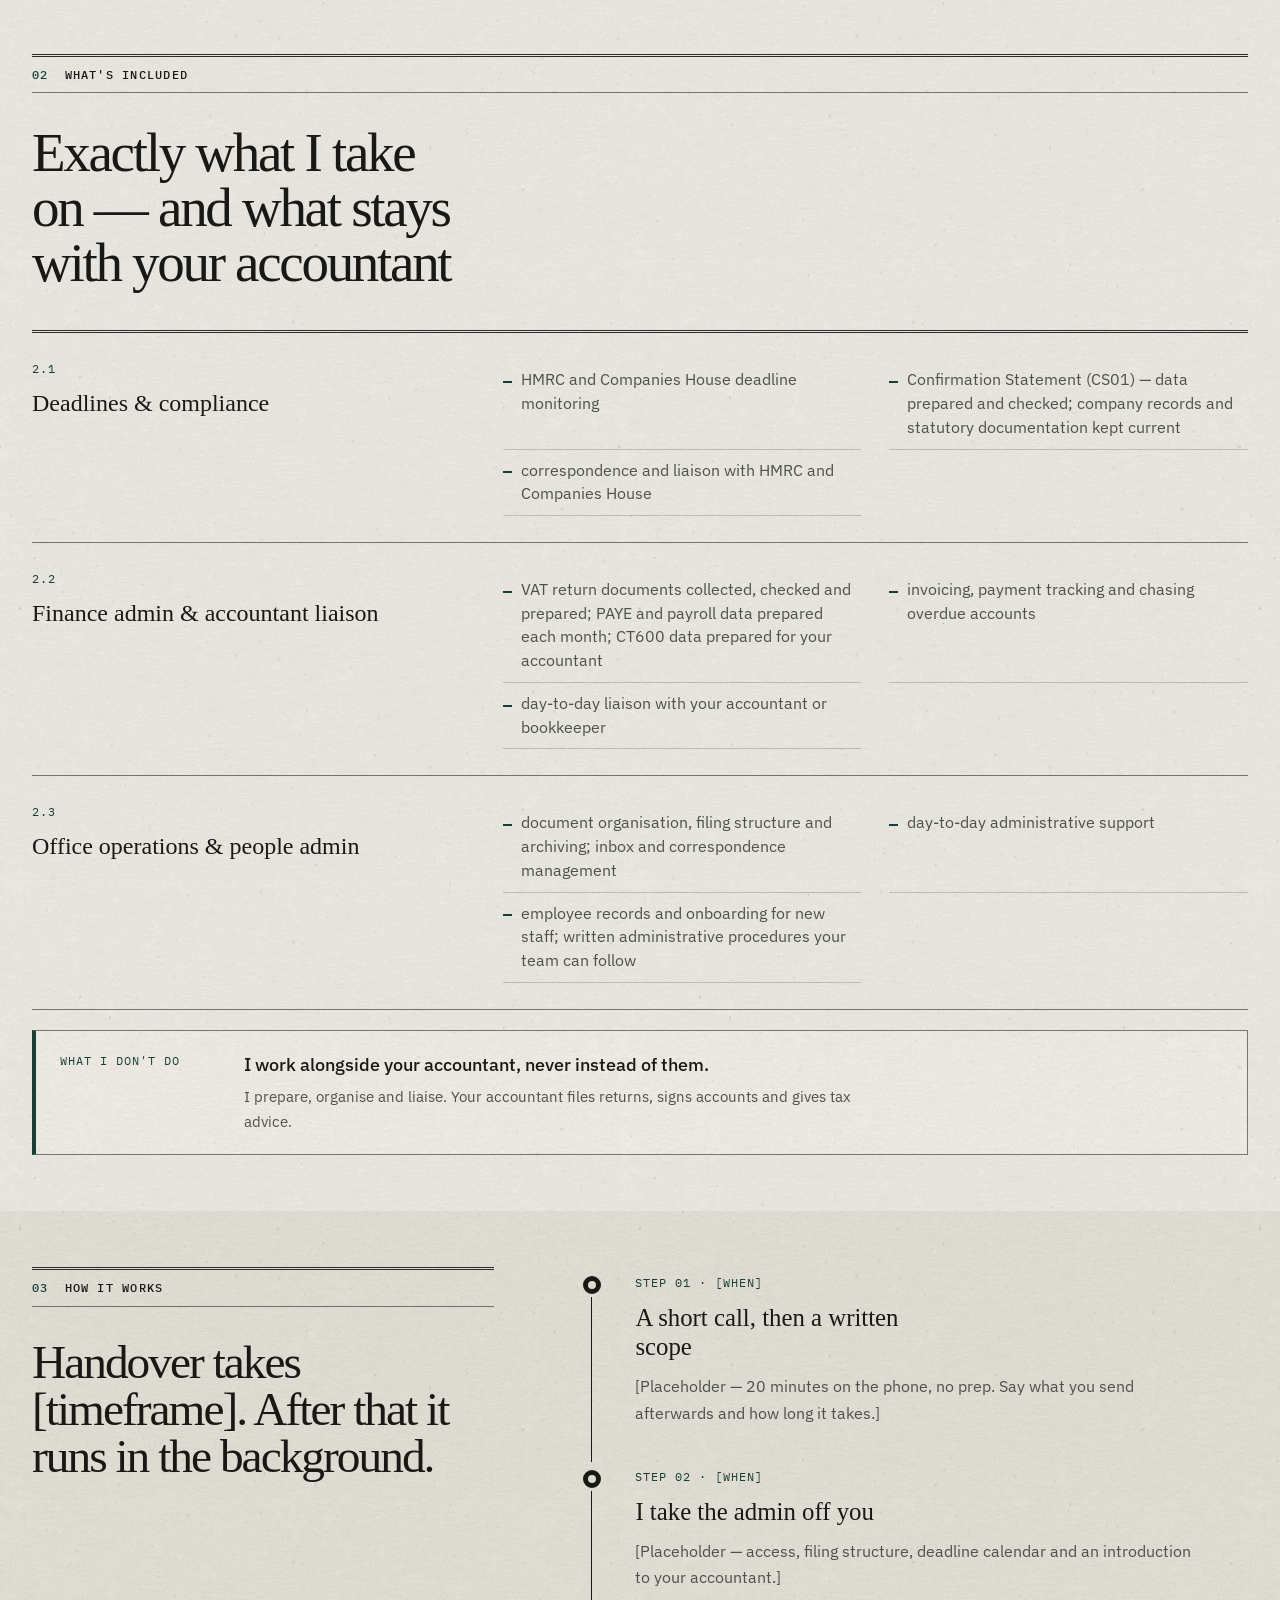
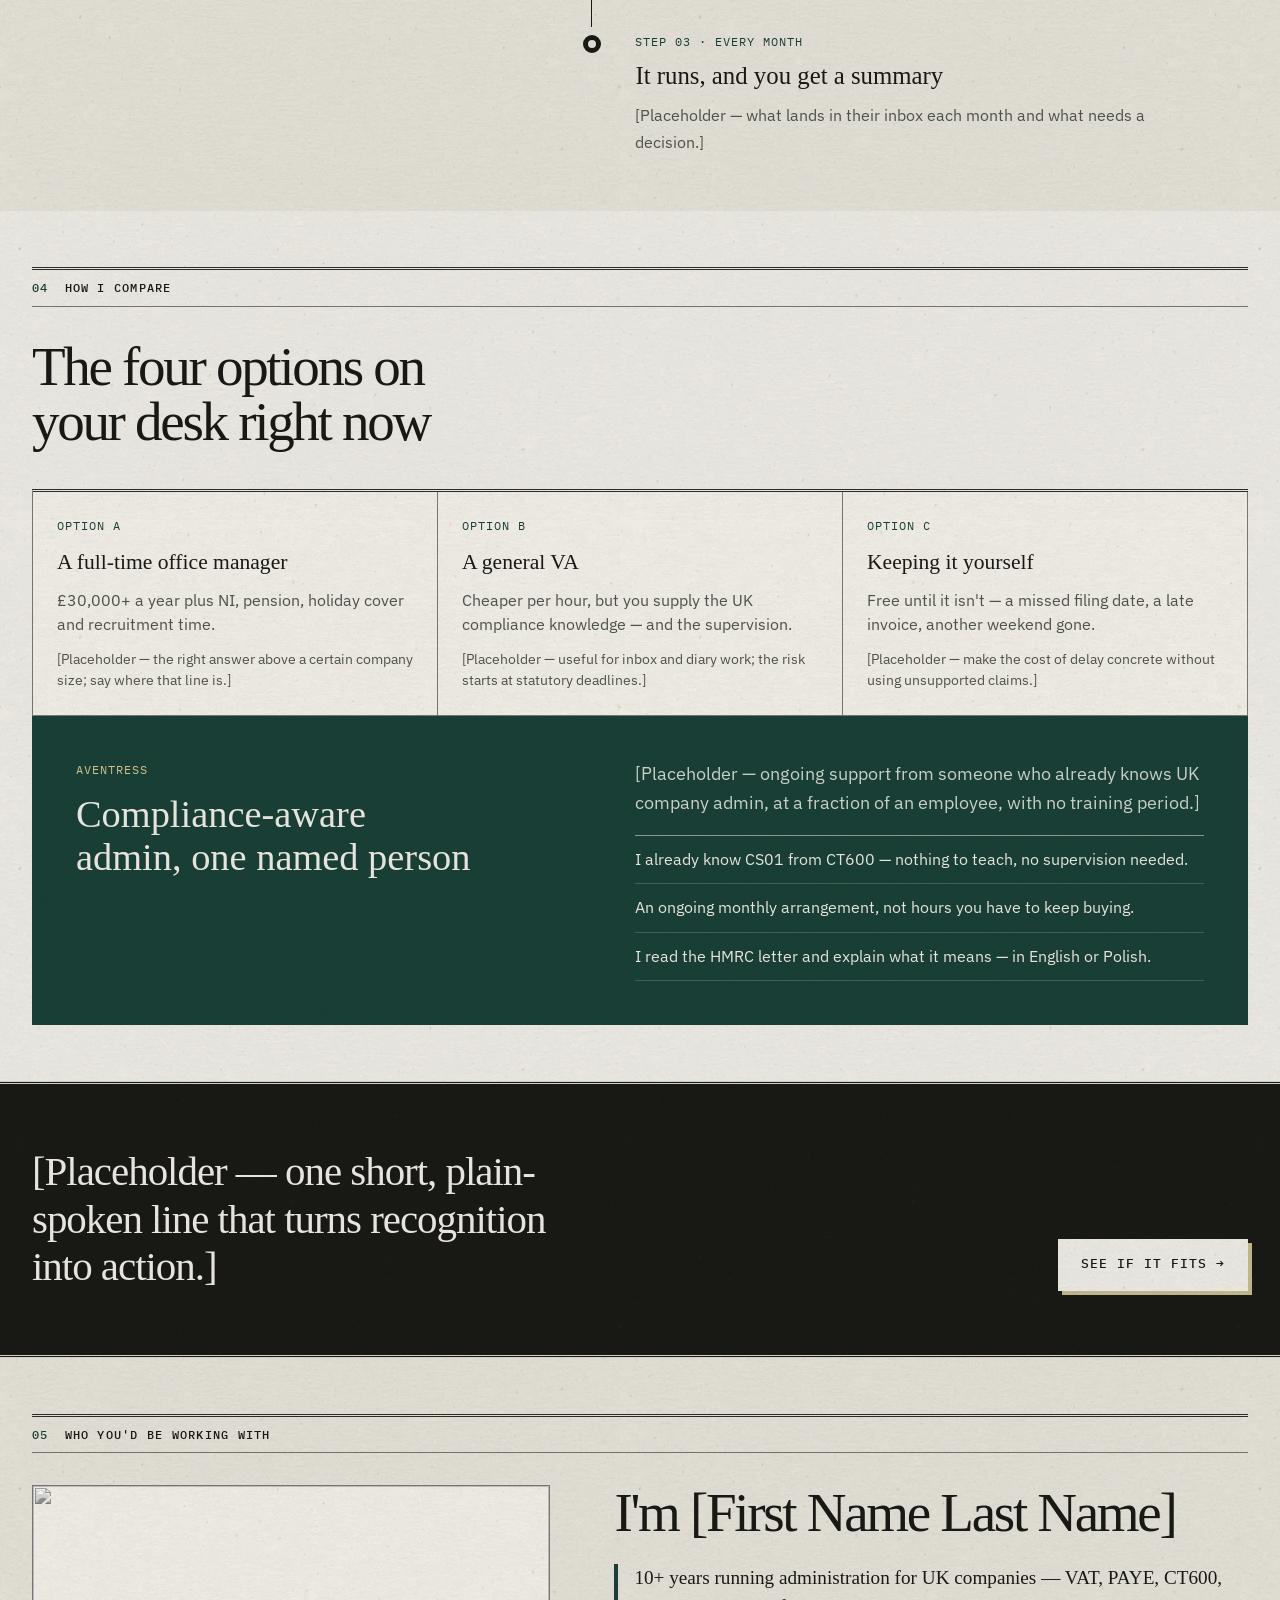
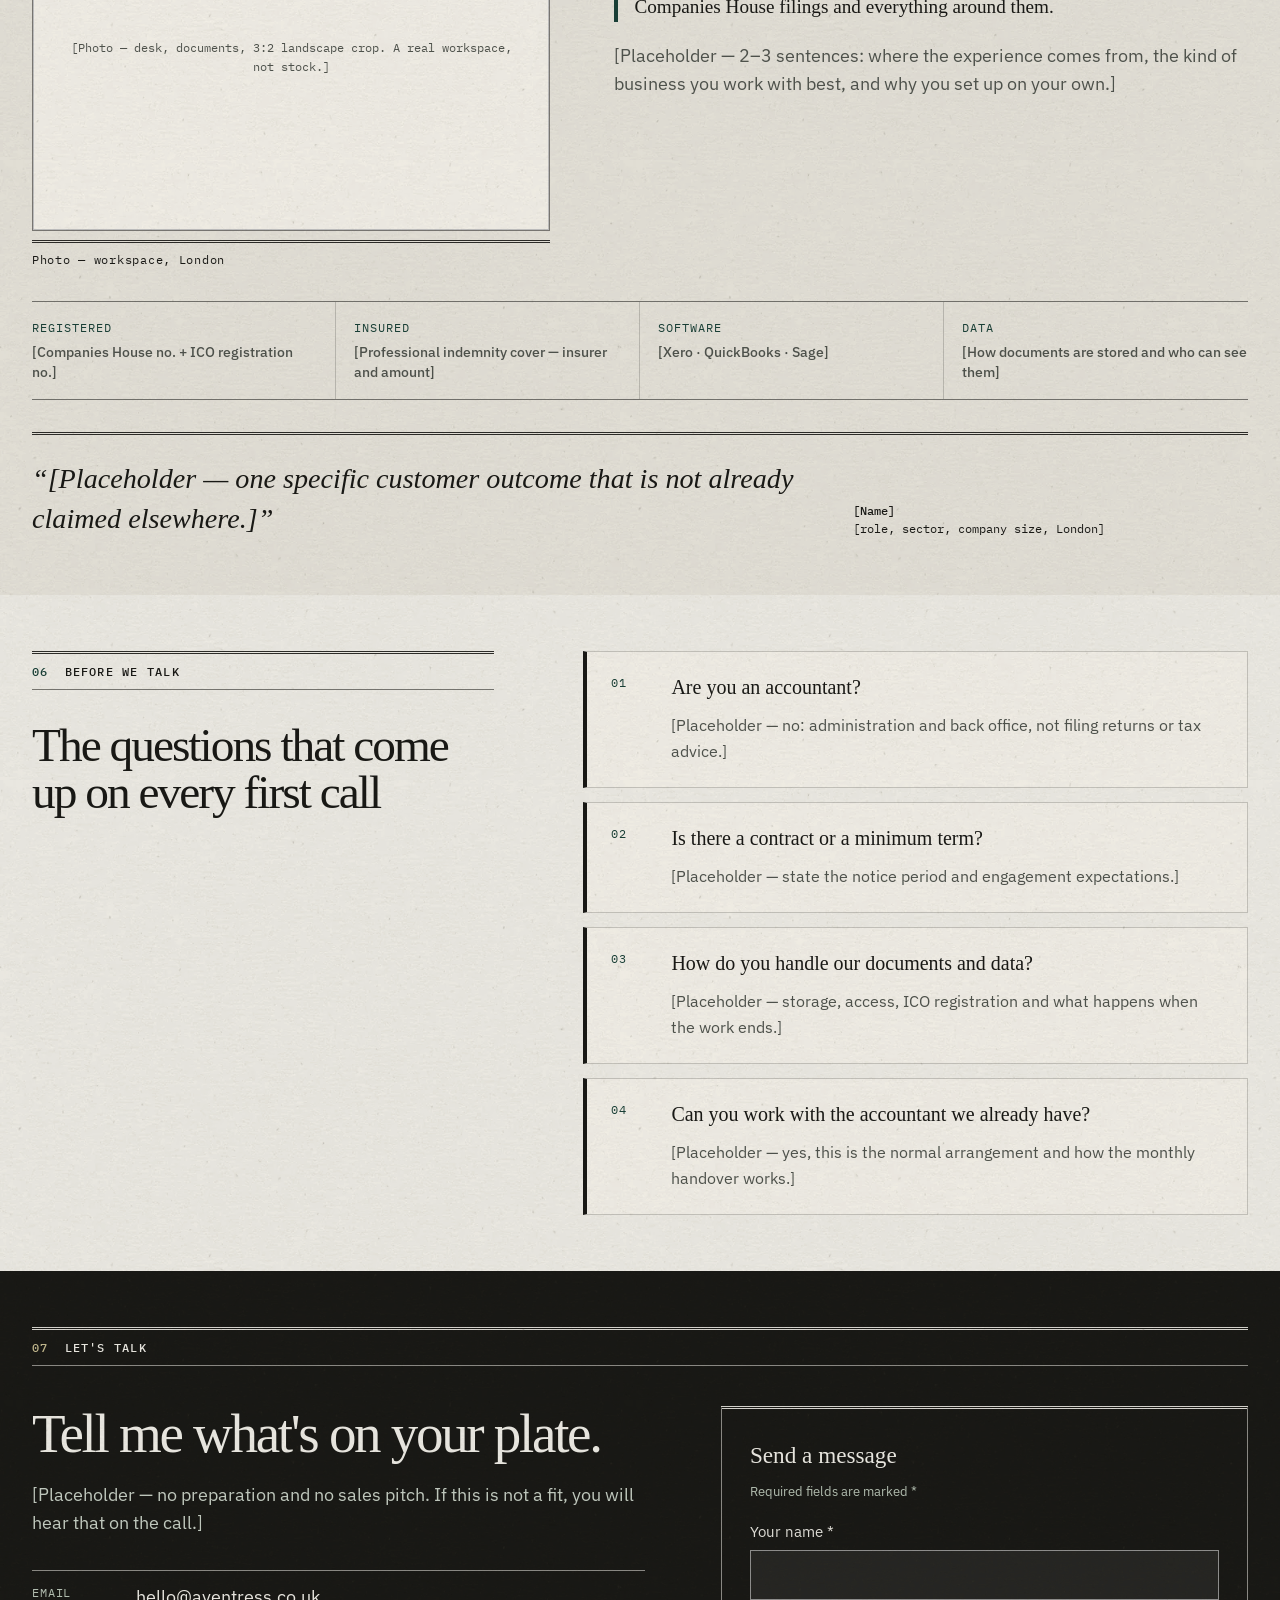
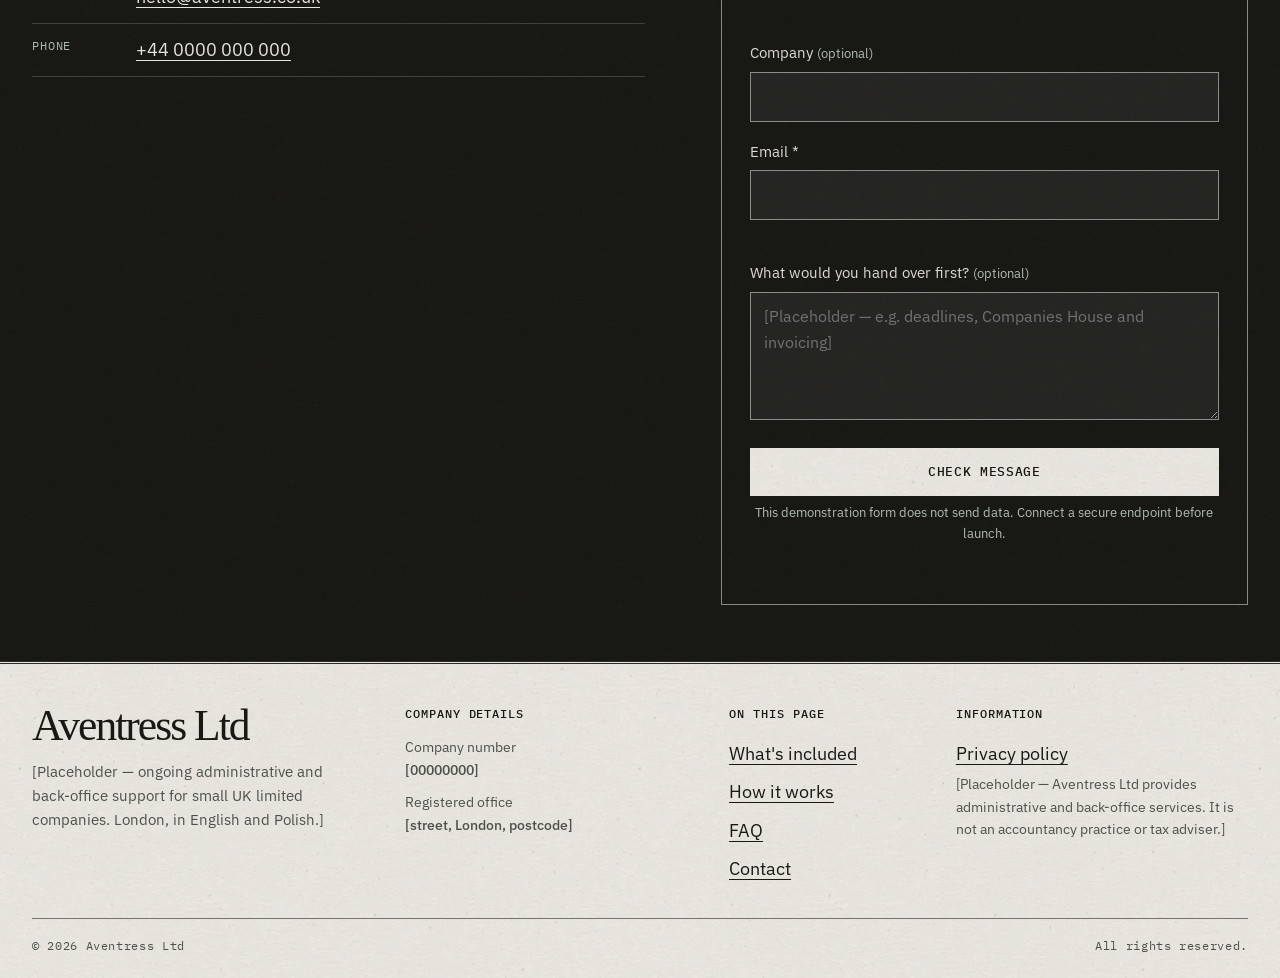
==== commit 202d4b56: "Add company location beside logo" ====
--- a/index.html
+++ b/index.html
@@ -8,7 +8,7 @@
   <link rel="preconnect" href="https://fonts.googleapis.com">
   <link rel="preconnect" href="https://fonts.gstatic.com" crossorigin>
   <link href="https://fonts.googleapis.com/css2?family=IBM+Plex+Mono:wght@400;500&family=IBM+Plex+Sans:wght@400;500&display=swap" rel="stylesheet">
-  <link rel="stylesheet" href="newspaper.css?v=20">
+  <link rel="stylesheet" href="newspaper.css?v=21">
 </head>
 <body class="newspaper-concept">
   <a class="skip" href="#main" data-i18n="skip">Skip to content</a>
@@ -17,6 +17,7 @@
     <div class="wrap masthead">
       <a class="logo" href="#top" aria-label="Aventress Ltd — home">
         <span class="logo-art" aria-hidden="true"></span>
+        <span class="logo-meta">Ltd · London</span>
       </a>
       <div class="header-actions">
         <div class="lang" role="group" aria-label="Language / Język">
--- a/newspaper.css
+++ b/newspaper.css
@@ -104,13 +104,16 @@
   min-height:92px;display:grid;grid-template-columns:1fr auto;
   align-items:center;gap:var(--space-6);border-bottom:var(--rule-section);
 }
-.logo{display:flex;align-items:center;text-decoration:none}
+.logo{display:flex;align-items:center;gap:10px;text-decoration:none}
 .logo-art{
   display:block;width:clamp(190px,20vw,260px);aspect-ratio:5.45/1;
   background:url('assets/logo-selected/aventress-primary-transparent.png') center 49% / 142% auto no-repeat;
 }
 .logo-text{font-family:var(--serif);font-size:clamp(2.25rem,3.4vw,3.2rem);line-height:1;letter-spacing:-.045em}
-.logo-meta{font-family:var(--mono);font-size:.7rem;letter-spacing:.08em;text-transform:uppercase}
+.logo-meta{
+  align-self:flex-end;margin-bottom:9px;
+  font-family:var(--mono);font-size:.7rem;letter-spacing:.08em;text-transform:uppercase;
+}
 .header-actions{display:flex;justify-content:flex-end;align-items:center;gap:var(--space-3)}
 .lang{display:flex;align-items:center;gap:var(--space-1)}
 .lang-btn,.burger{
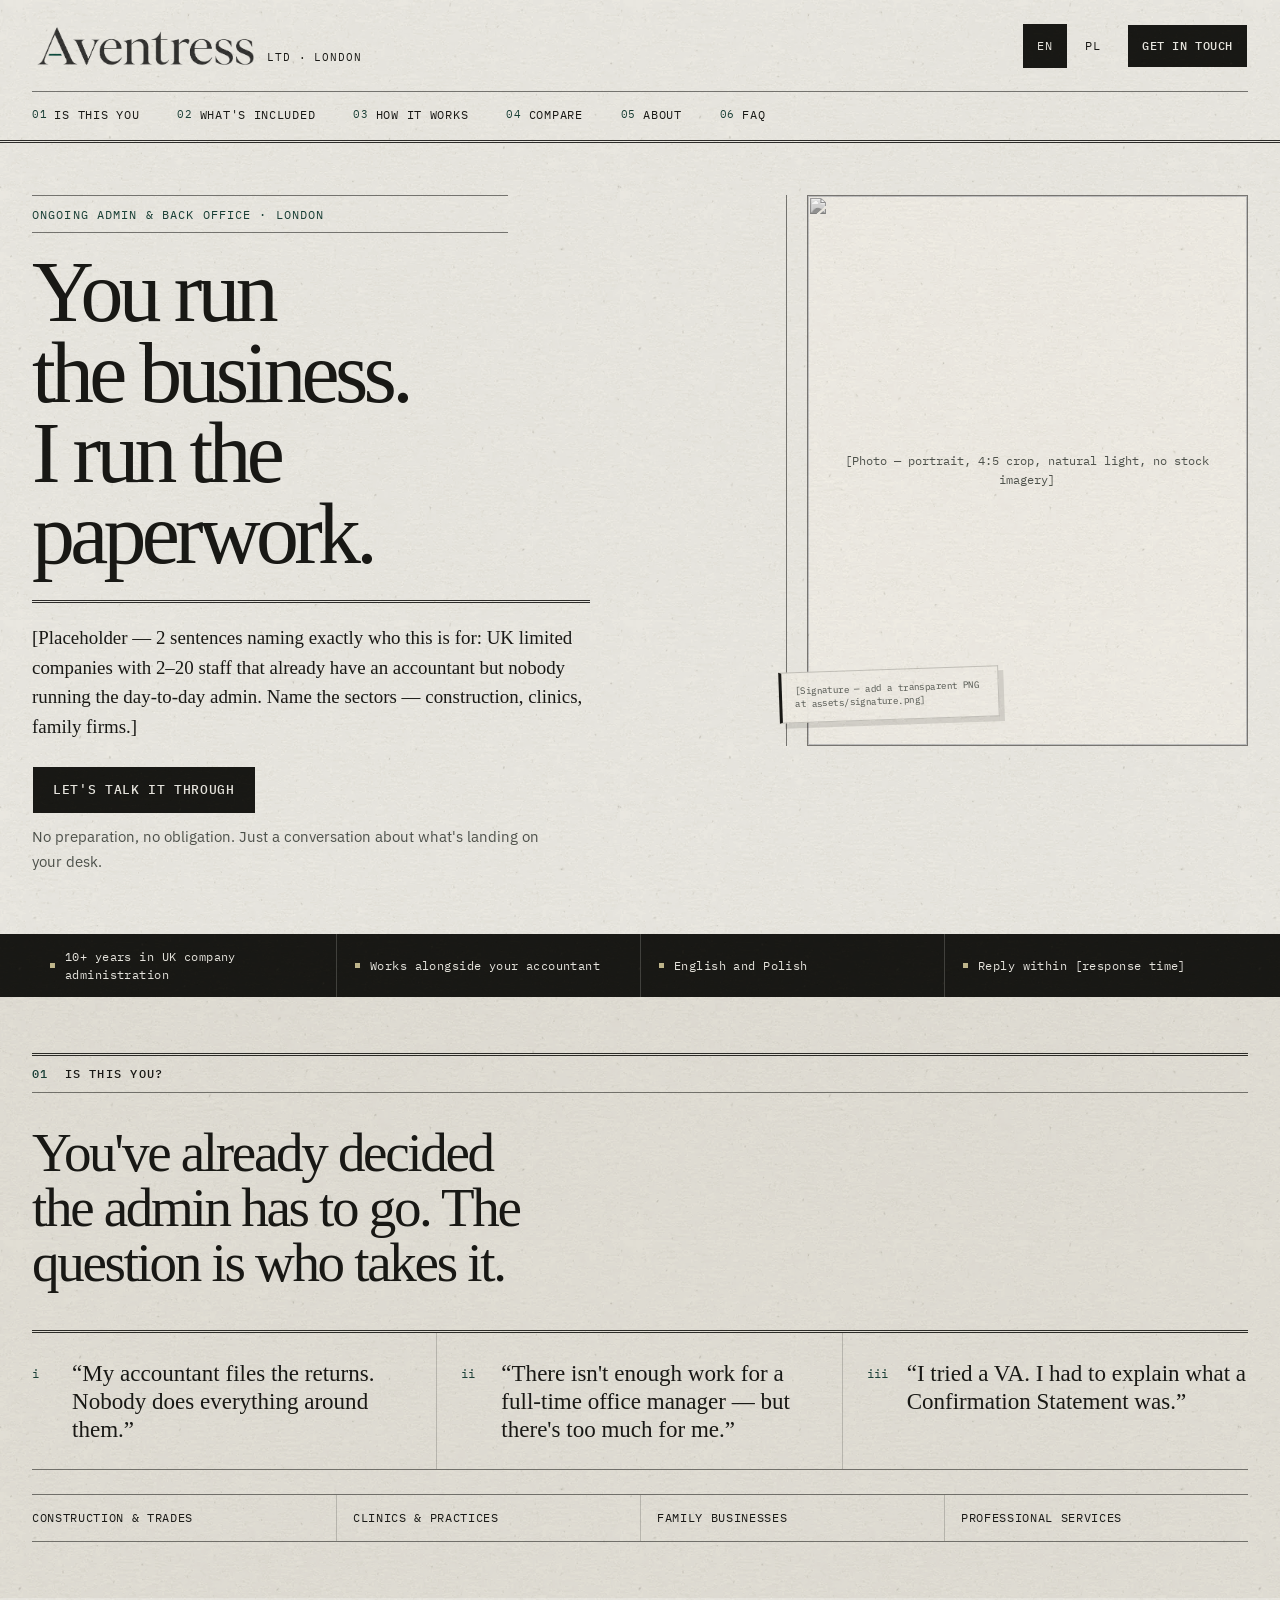
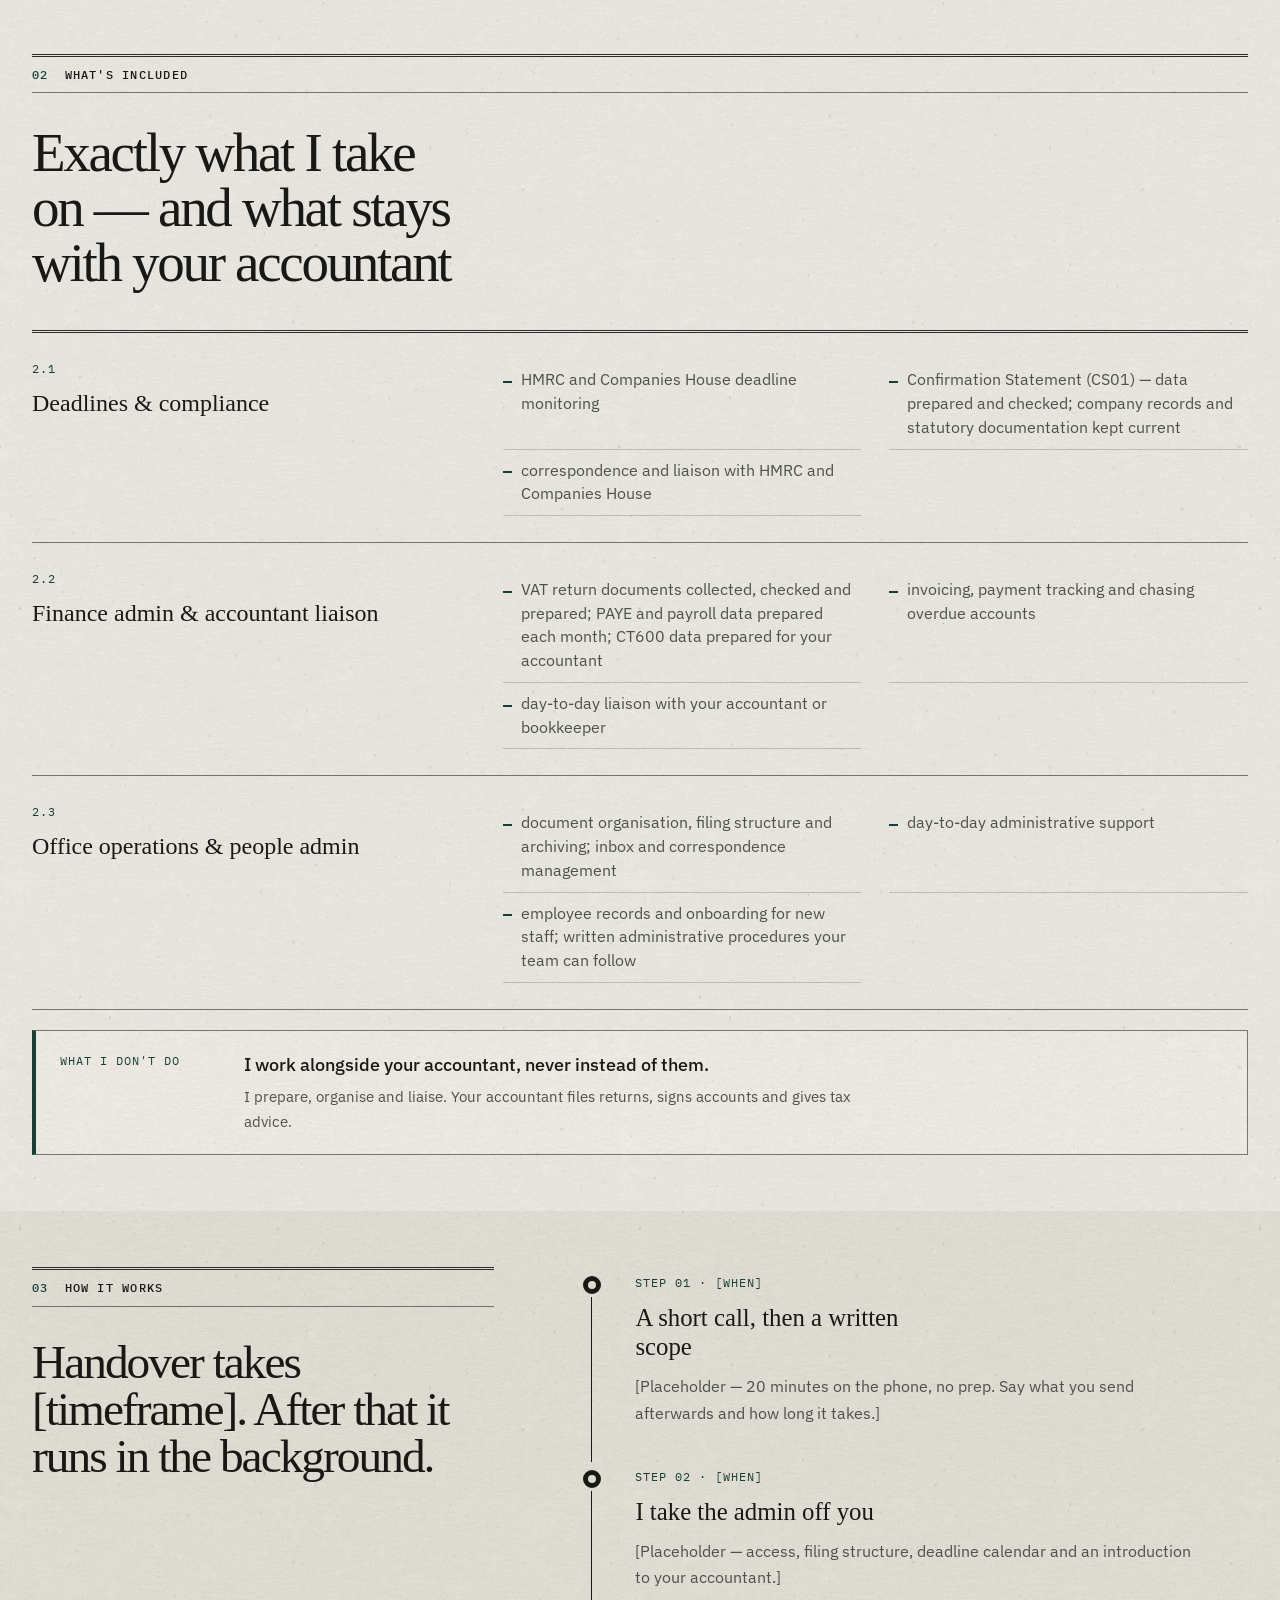
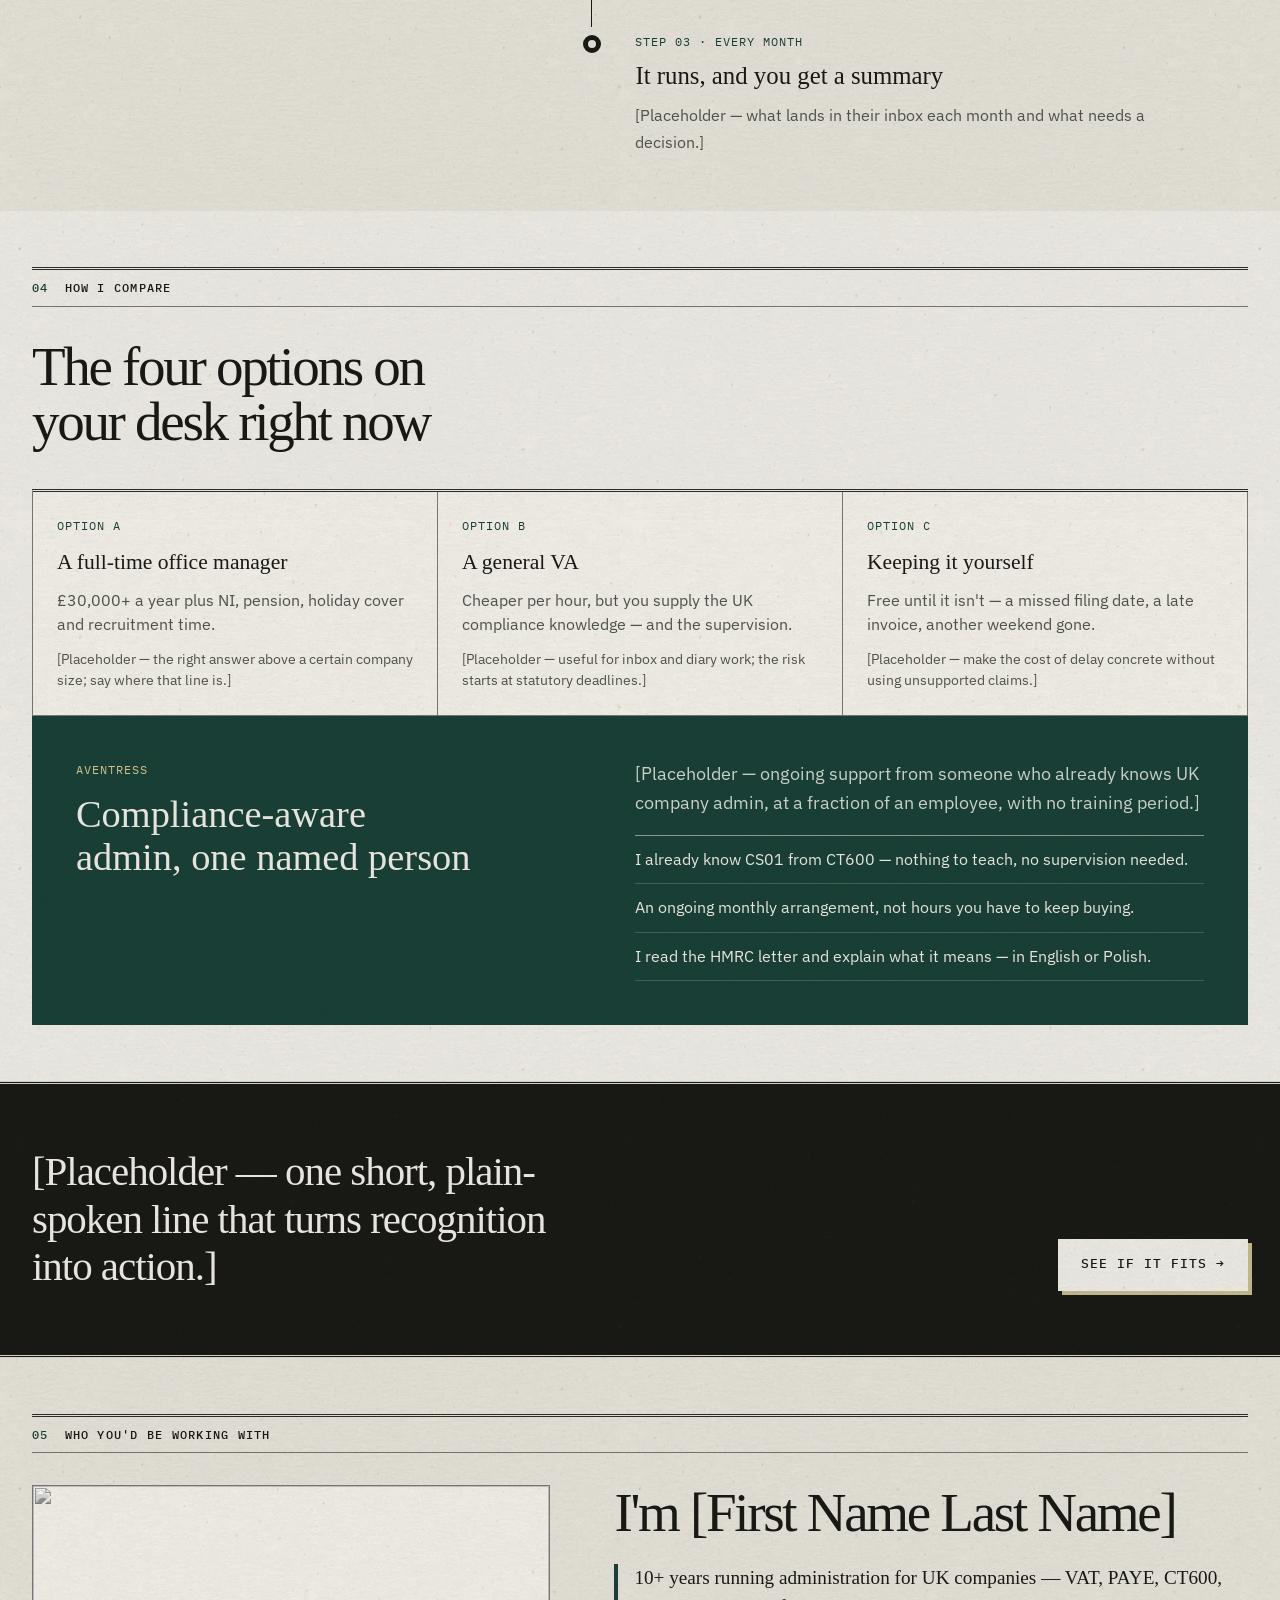
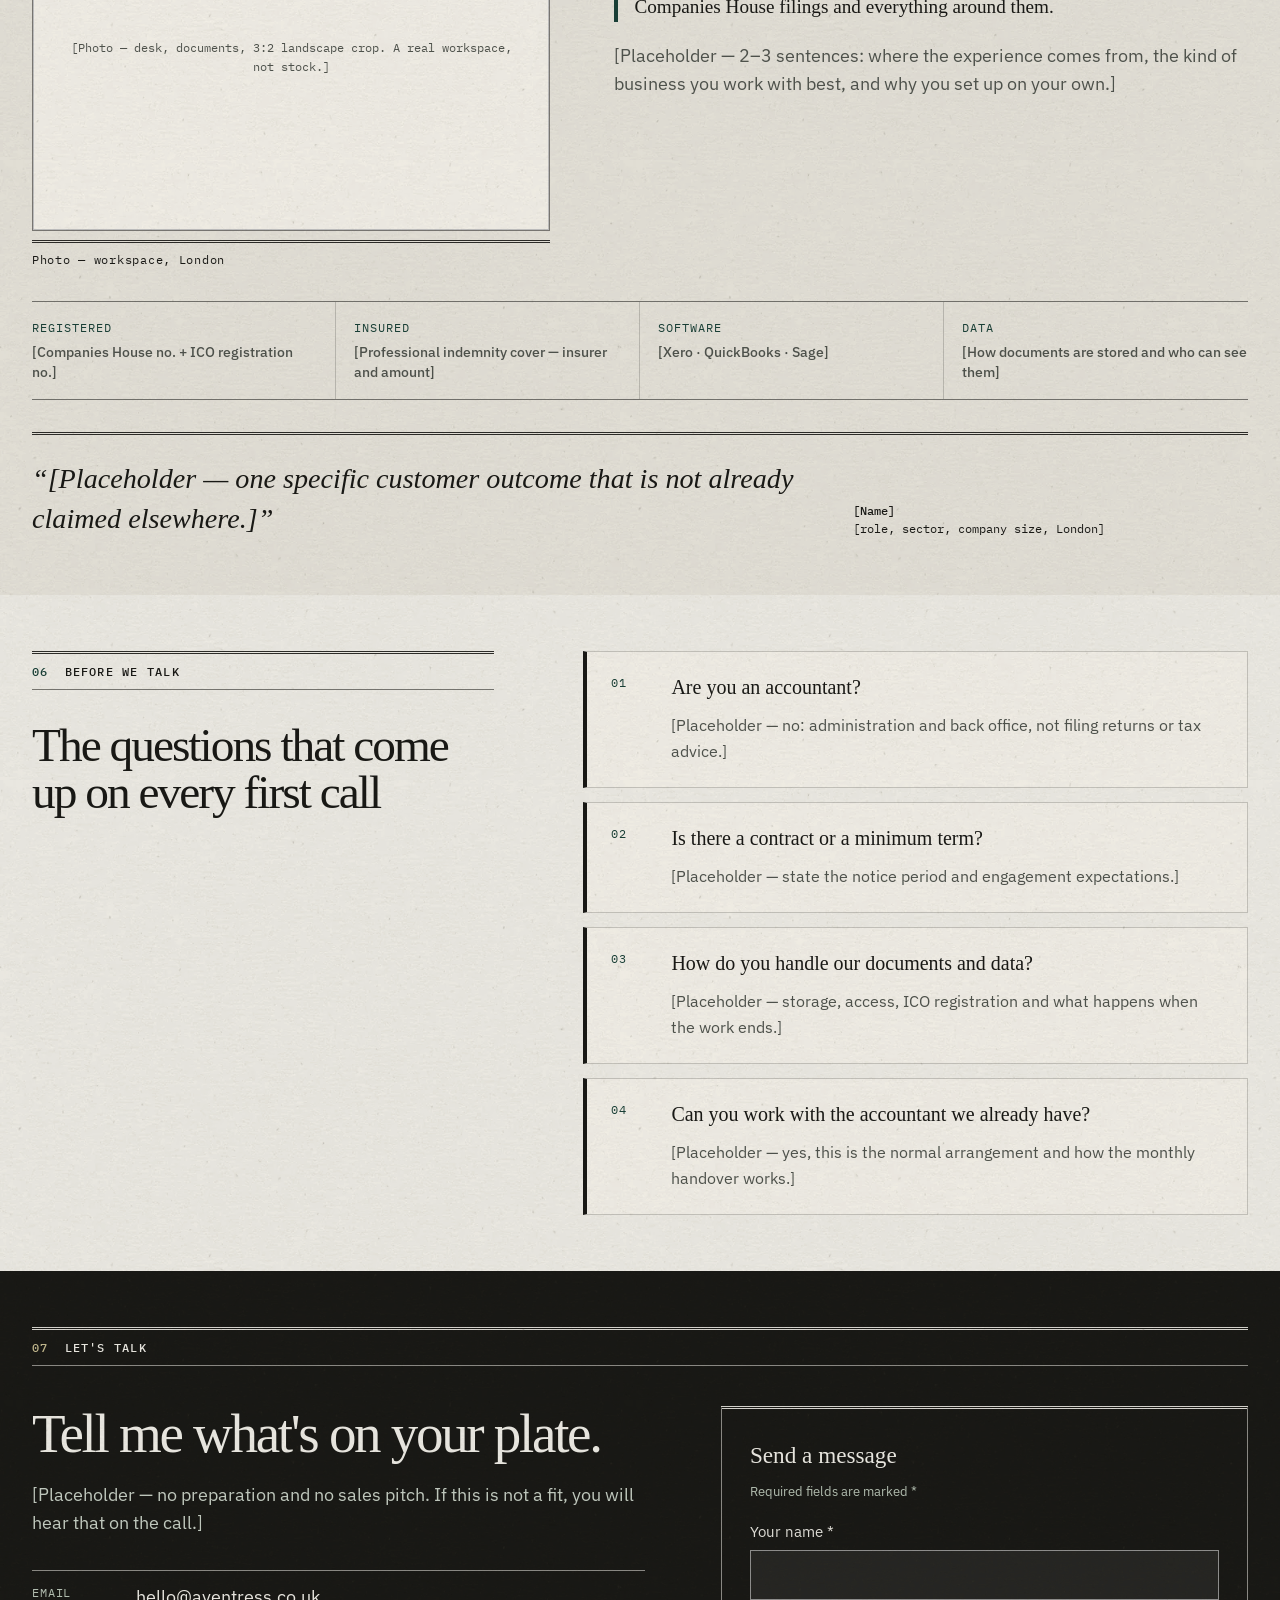
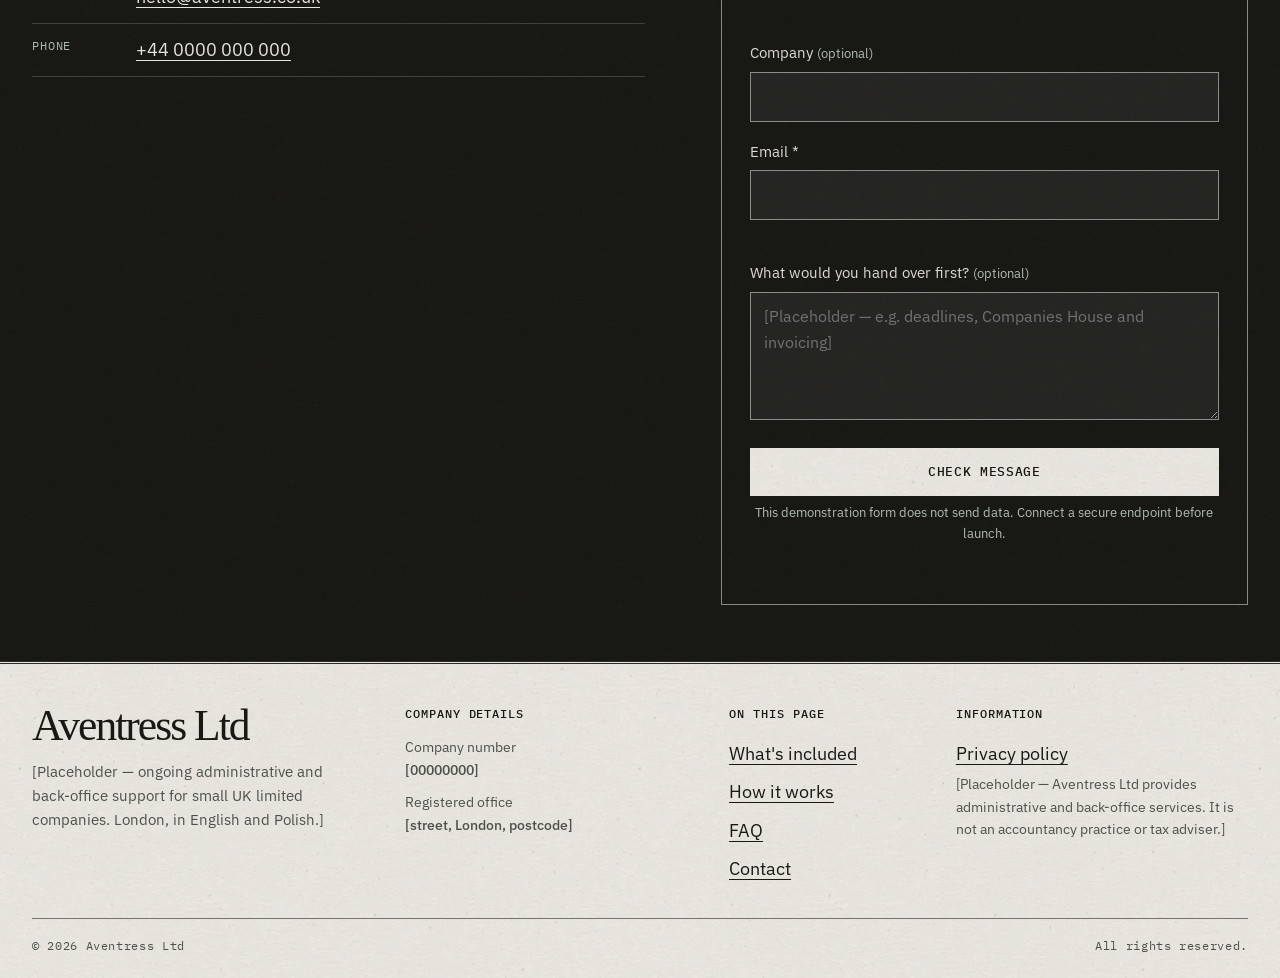
==== commit 8a5bfd77: "Refine header logo sizing" ====
--- a/index.html
+++ b/index.html
@@ -8,7 +8,7 @@
   <link rel="preconnect" href="https://fonts.googleapis.com">
   <link rel="preconnect" href="https://fonts.gstatic.com" crossorigin>
   <link href="https://fonts.googleapis.com/css2?family=IBM+Plex+Mono:wght@400;500&family=IBM+Plex+Sans:wght@400;500&display=swap" rel="stylesheet">
-  <link rel="stylesheet" href="newspaper.css?v=21">
+  <link rel="stylesheet" href="newspaper.css?v=22">
 </head>
 <body class="newspaper-concept">
   <a class="skip" href="#main" data-i18n="skip">Skip to content</a>
--- a/newspaper.css
+++ b/newspaper.css
@@ -106,12 +106,12 @@
 }
 .logo{display:flex;align-items:center;gap:10px;text-decoration:none}
 .logo-art{
-  display:block;width:clamp(190px,20vw,260px);aspect-ratio:5.45/1;
+  display:block;width:clamp(175px,18vw,225px);aspect-ratio:5.45/1;
   background:url('assets/logo-selected/aventress-primary-transparent.png') center 49% / 142% auto no-repeat;
 }
 .logo-text{font-family:var(--serif);font-size:clamp(2.25rem,3.4vw,3.2rem);line-height:1;letter-spacing:-.045em}
 .logo-meta{
-  align-self:flex-end;margin-bottom:9px;
+  align-self:flex-end;margin-bottom:0;
   font-family:var(--mono);font-size:.7rem;letter-spacing:.08em;text-transform:uppercase;
 }
 .header-actions{display:flex;justify-content:flex-end;align-items:center;gap:var(--space-3)}
@@ -454,7 +454,7 @@
   html{scroll-padding-top:68px}
   .site-header{position:sticky;top:0}
   .masthead{min-height:68px;border-bottom:var(--rule-major)}
-  .logo-art{width:clamp(140px,43vw,185px)}
+  .logo-art{width:clamp(130px,38vw,165px)}
   .logo-text{font-size:1.8rem}
   .logo-meta{display:none}
   .header-actions{gap:4px}
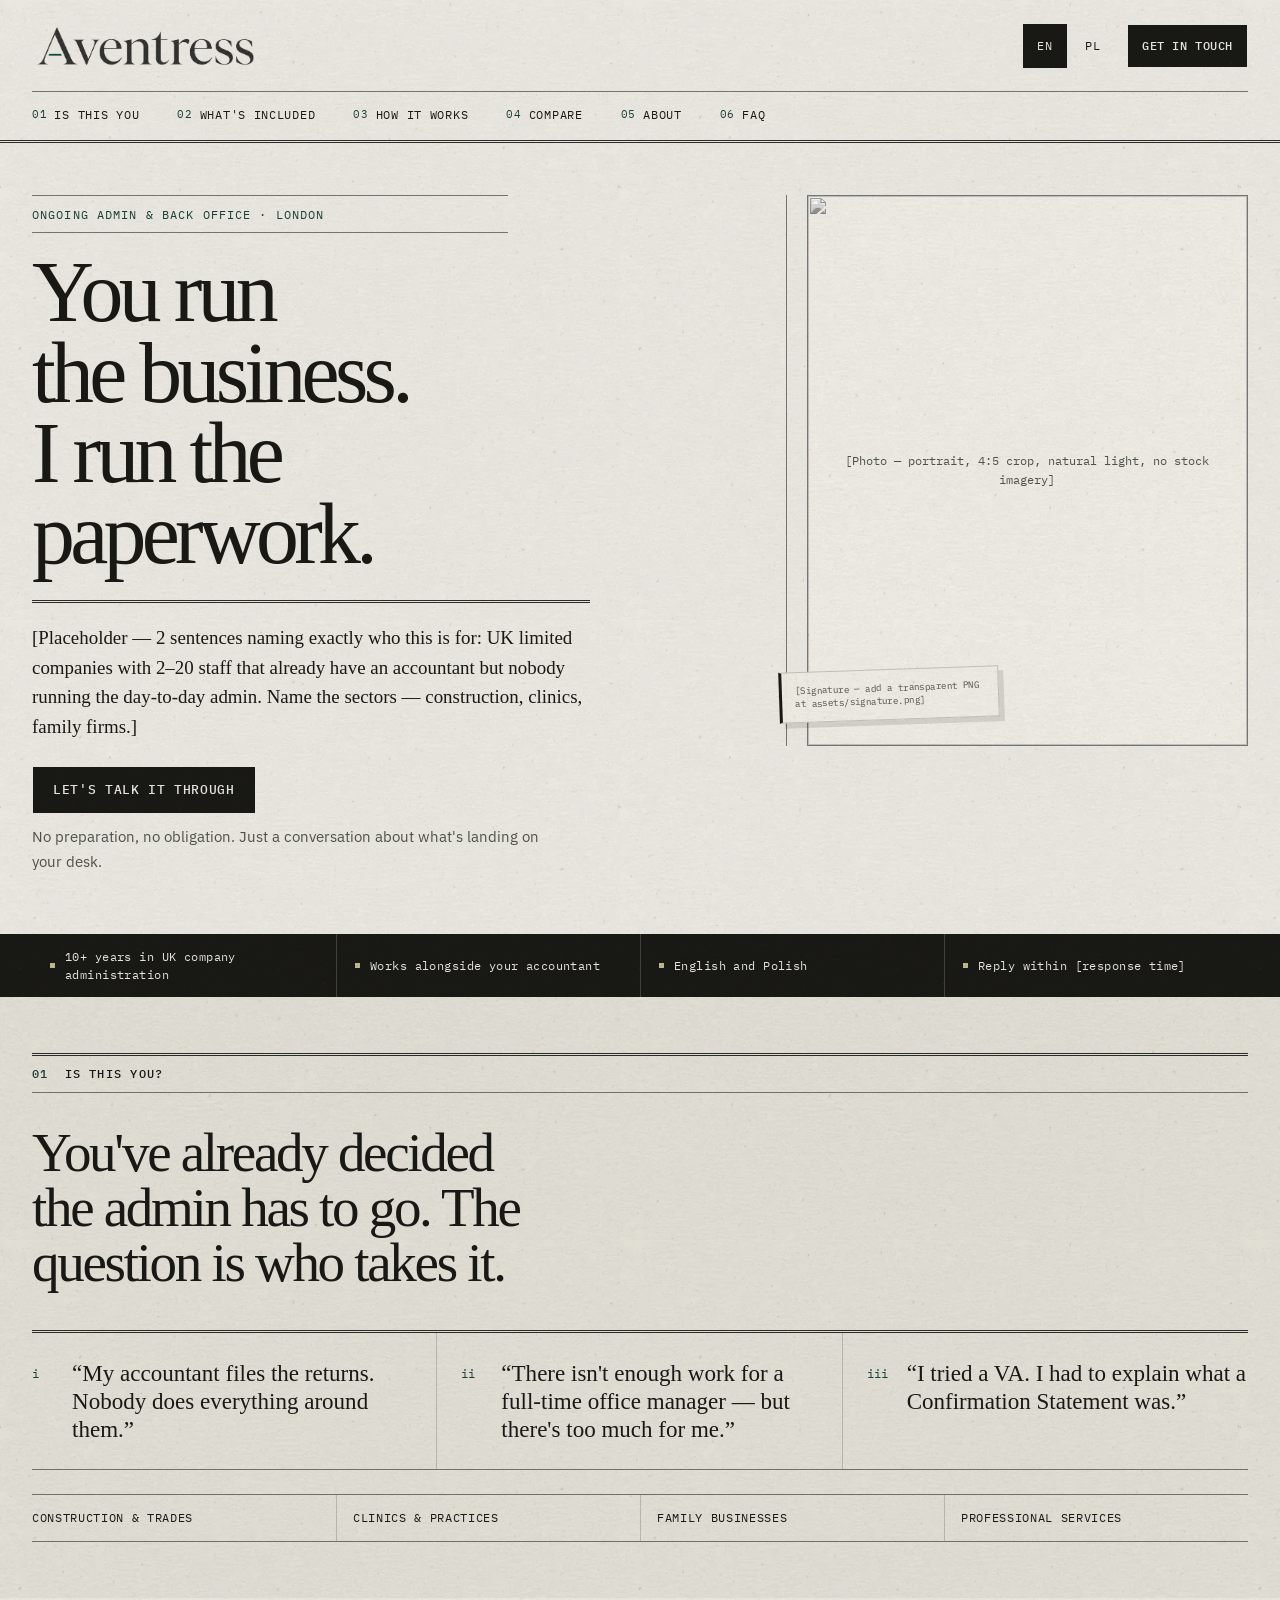
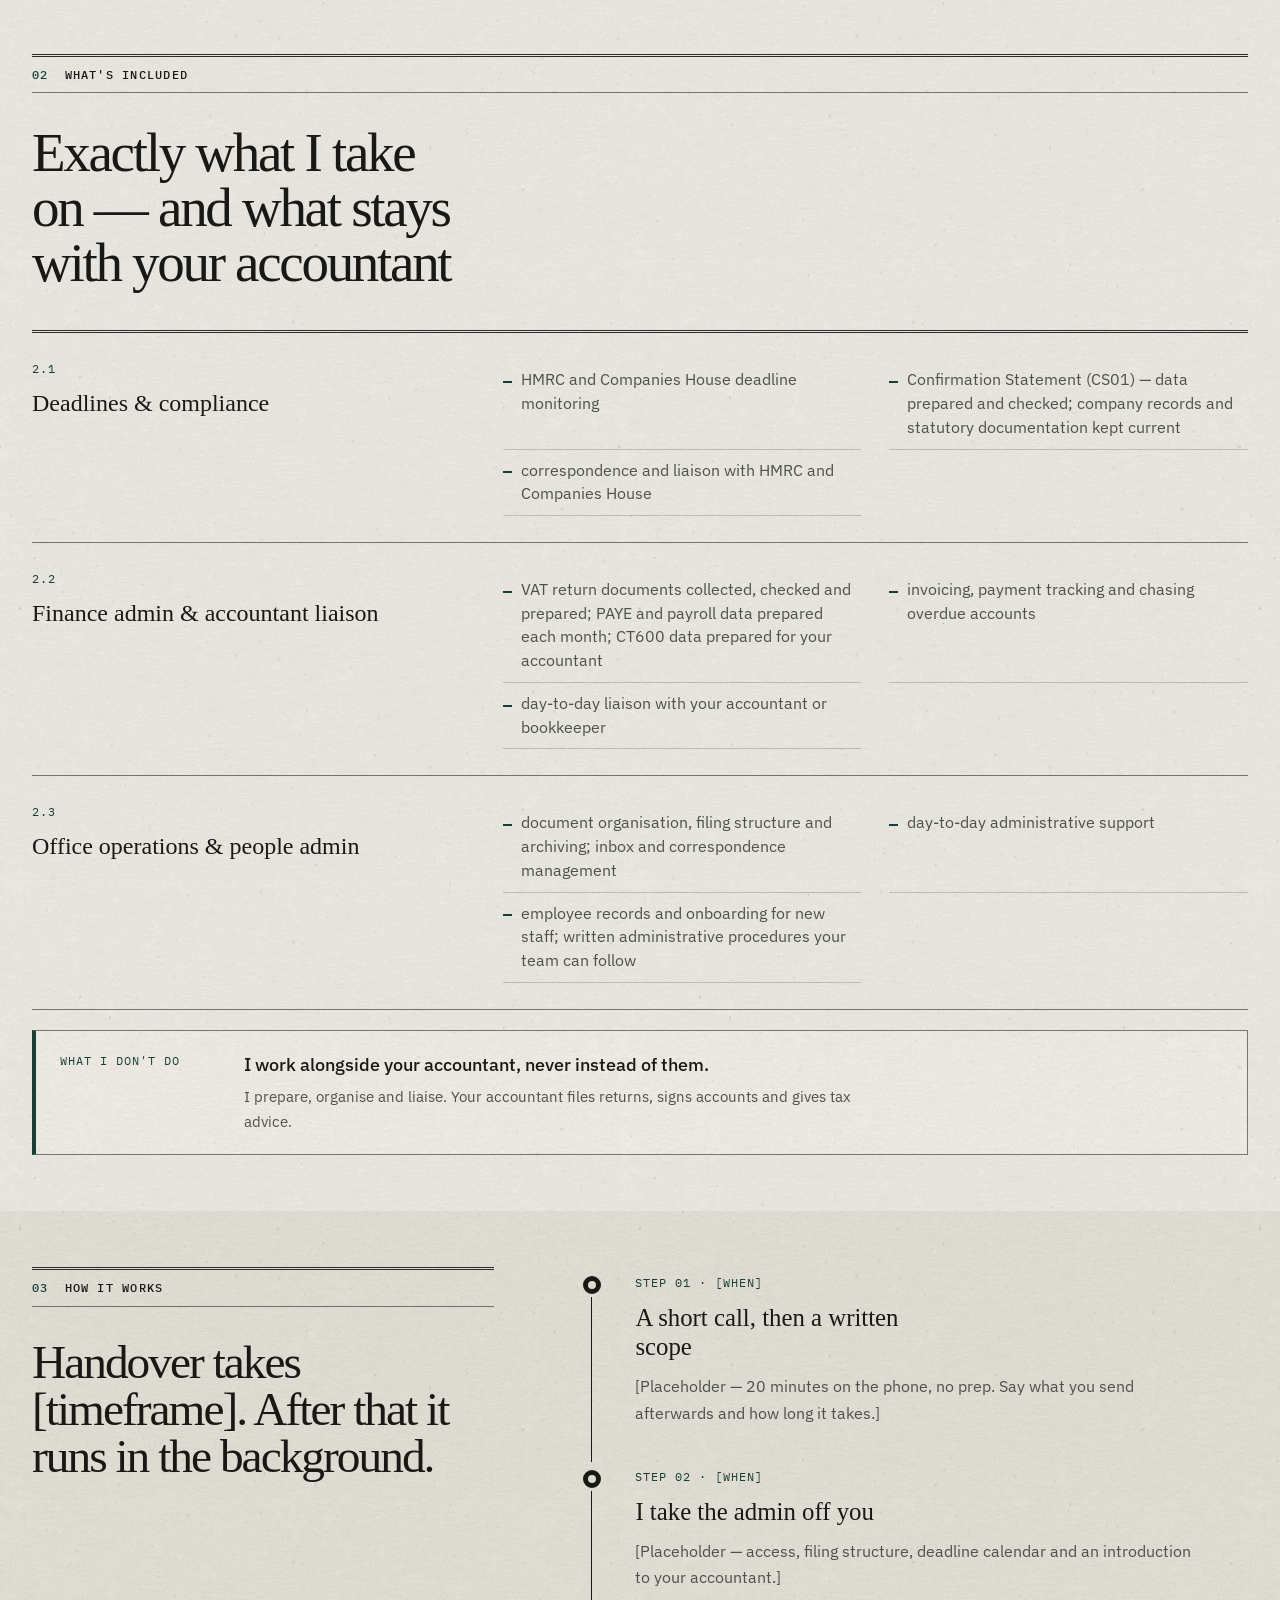
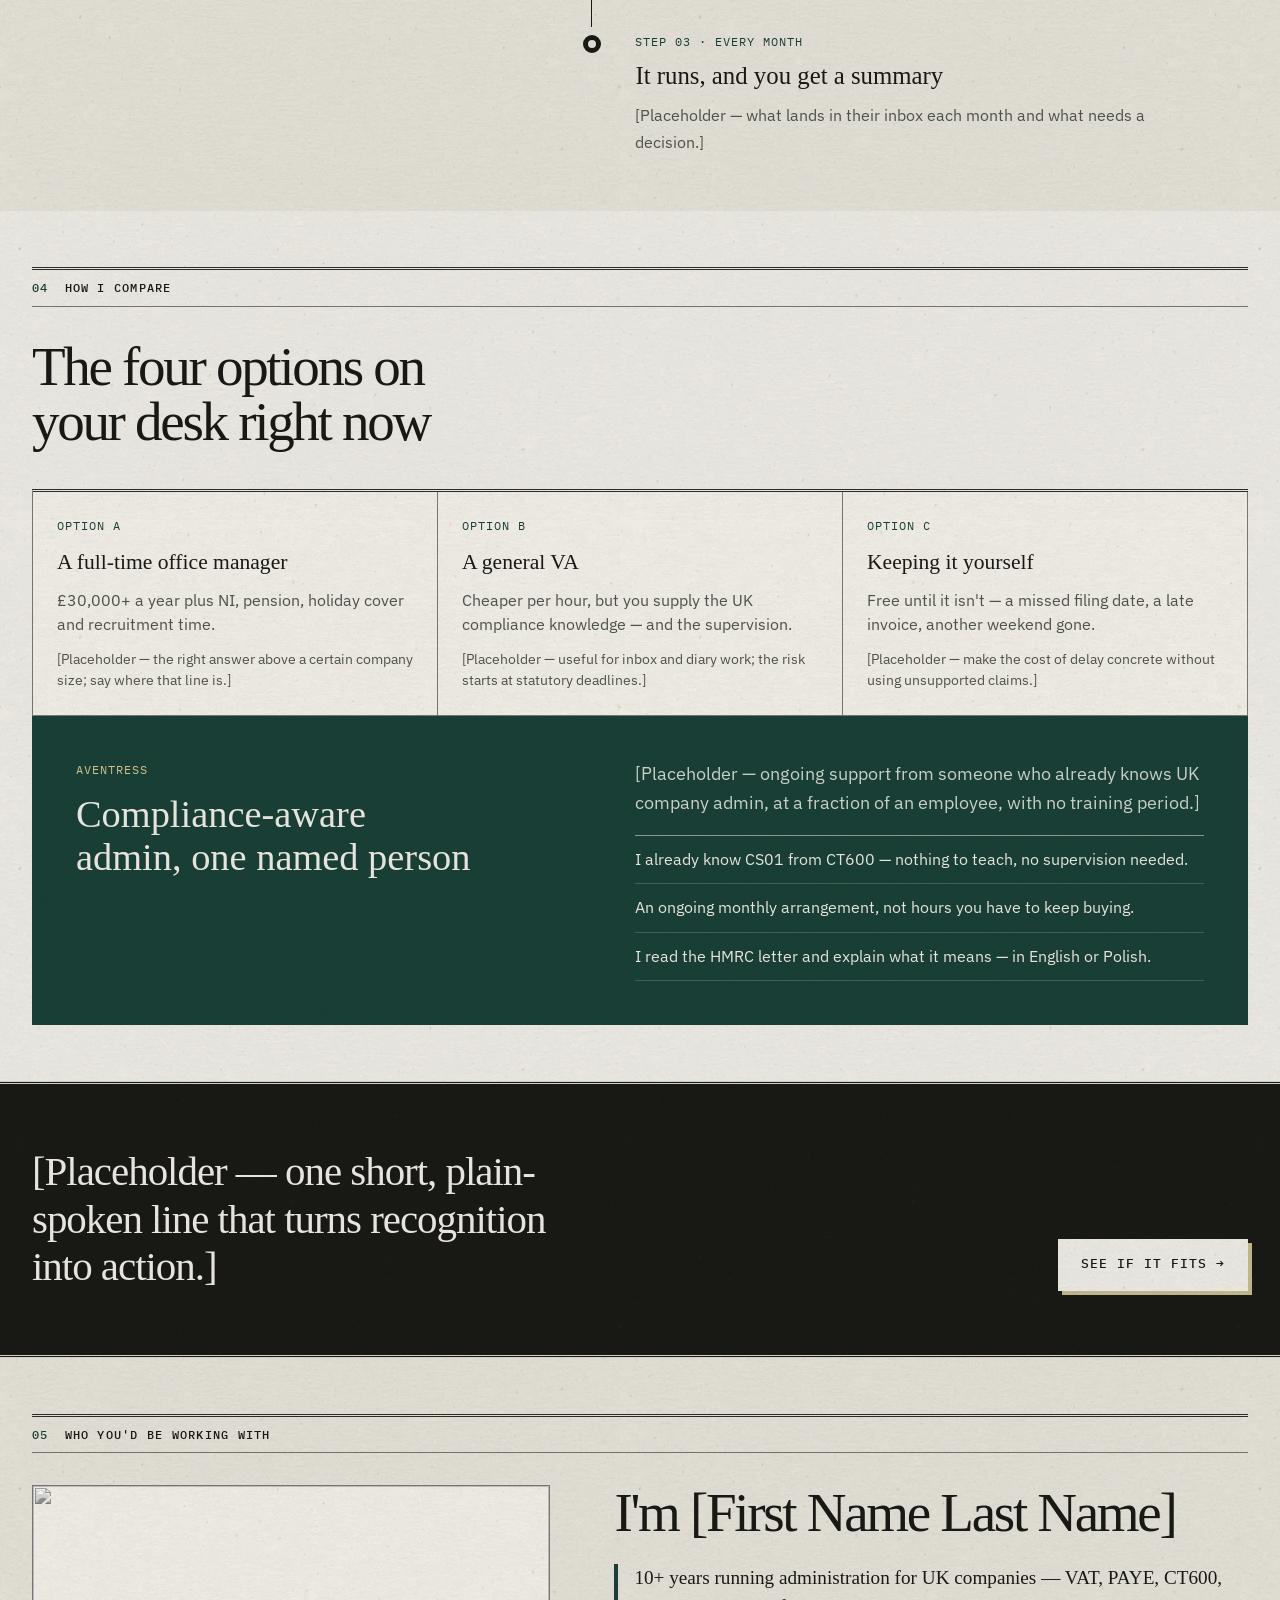
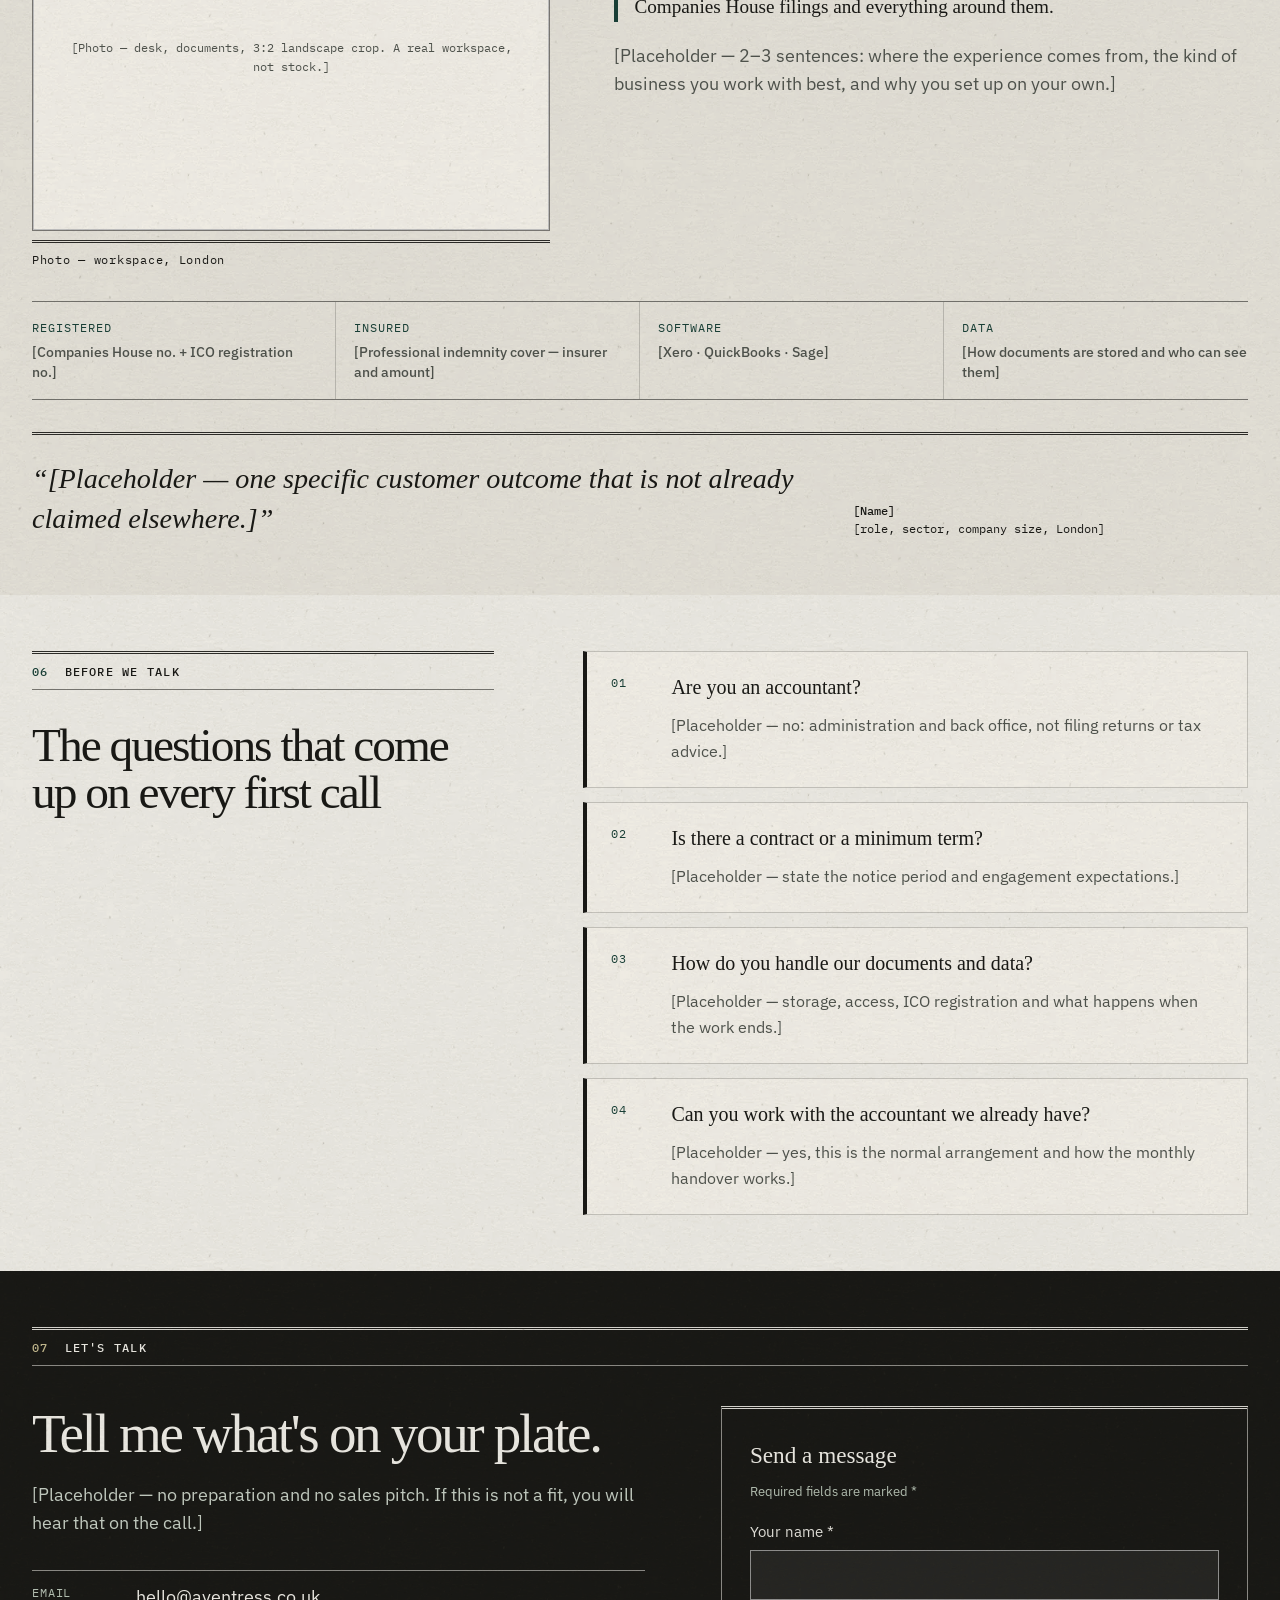
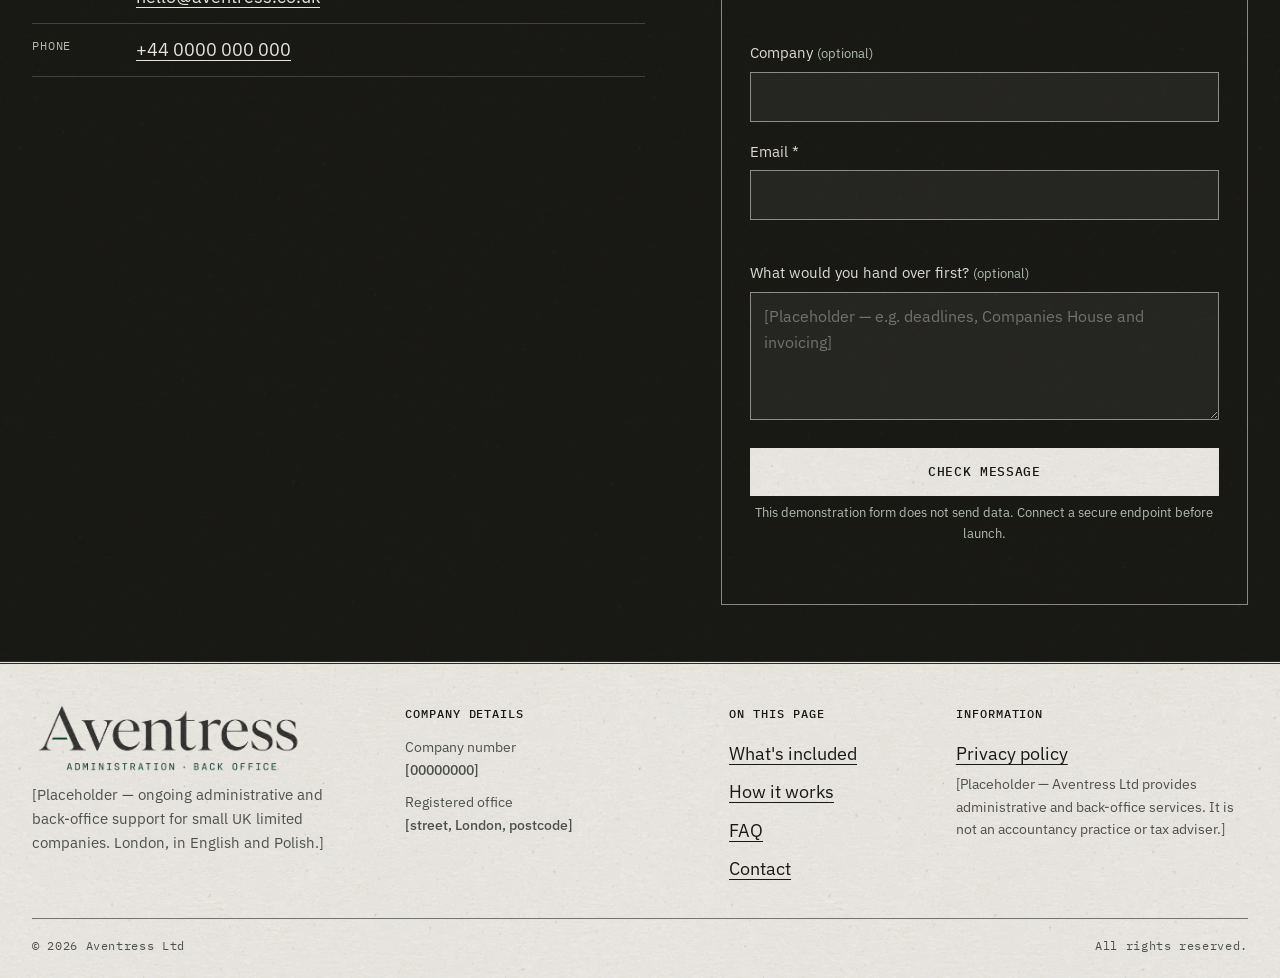
==== commit e92272d9: "Use selected logos in header and footer" ====
--- a/index.html
+++ b/index.html
@@ -17,7 +17,6 @@
     <div class="wrap masthead">
       <a class="logo" href="#top" aria-label="Aventress Ltd — home">
         <span class="logo-art" aria-hidden="true"></span>
-        <span class="logo-meta">Ltd · London</span>
       </a>
       <div class="header-actions">
         <div class="lang" role="group" aria-label="Language / Język">
@@ -371,7 +370,7 @@
   <footer class="site-footer">
     <div class="wrap footer-grid">
       <div class="f-brand">
-        <span class="logo-text">Aventress Ltd</span>
+        <span class="footer-logo-art" role="img" aria-label="Aventress — Administration · Back Office"></span>
         <p data-i18n="footer.tag">[Placeholder — ongoing administrative and back-office support for small UK limited companies. London, in English and Polish.]</p>
       </div>
       <div class="f-col">
--- a/newspaper.css
+++ b/newspaper.css
@@ -396,6 +396,10 @@
 /* Footer */
 .site-footer{padding:48px 0 22px;border-top:var(--rule-major);background:var(--paper)}
 .footer-grid{display:grid;grid-template-columns:1.4fr 1.2fr .8fr 1.2fr;gap:32px;padding-bottom:30px;border-bottom:var(--rule-section)}
+.footer-logo-art{
+  display:block;width:min(100%,270px);aspect-ratio:4/1;
+  background:url('assets/logo-selected/aventress-with-descriptor-transparent.png') center 50% / 142% auto no-repeat;
+}
 .f-brand p{max-width:34ch;margin-top:12px;color:var(--ink-soft);font-size:calc(.87rem + 1px)}
 .f-col{min-width:0}
 .f-col h2{margin-bottom:12px;font-family:var(--mono);font-size:.75rem;font-weight:500;letter-spacing:.08em;text-transform:uppercase}
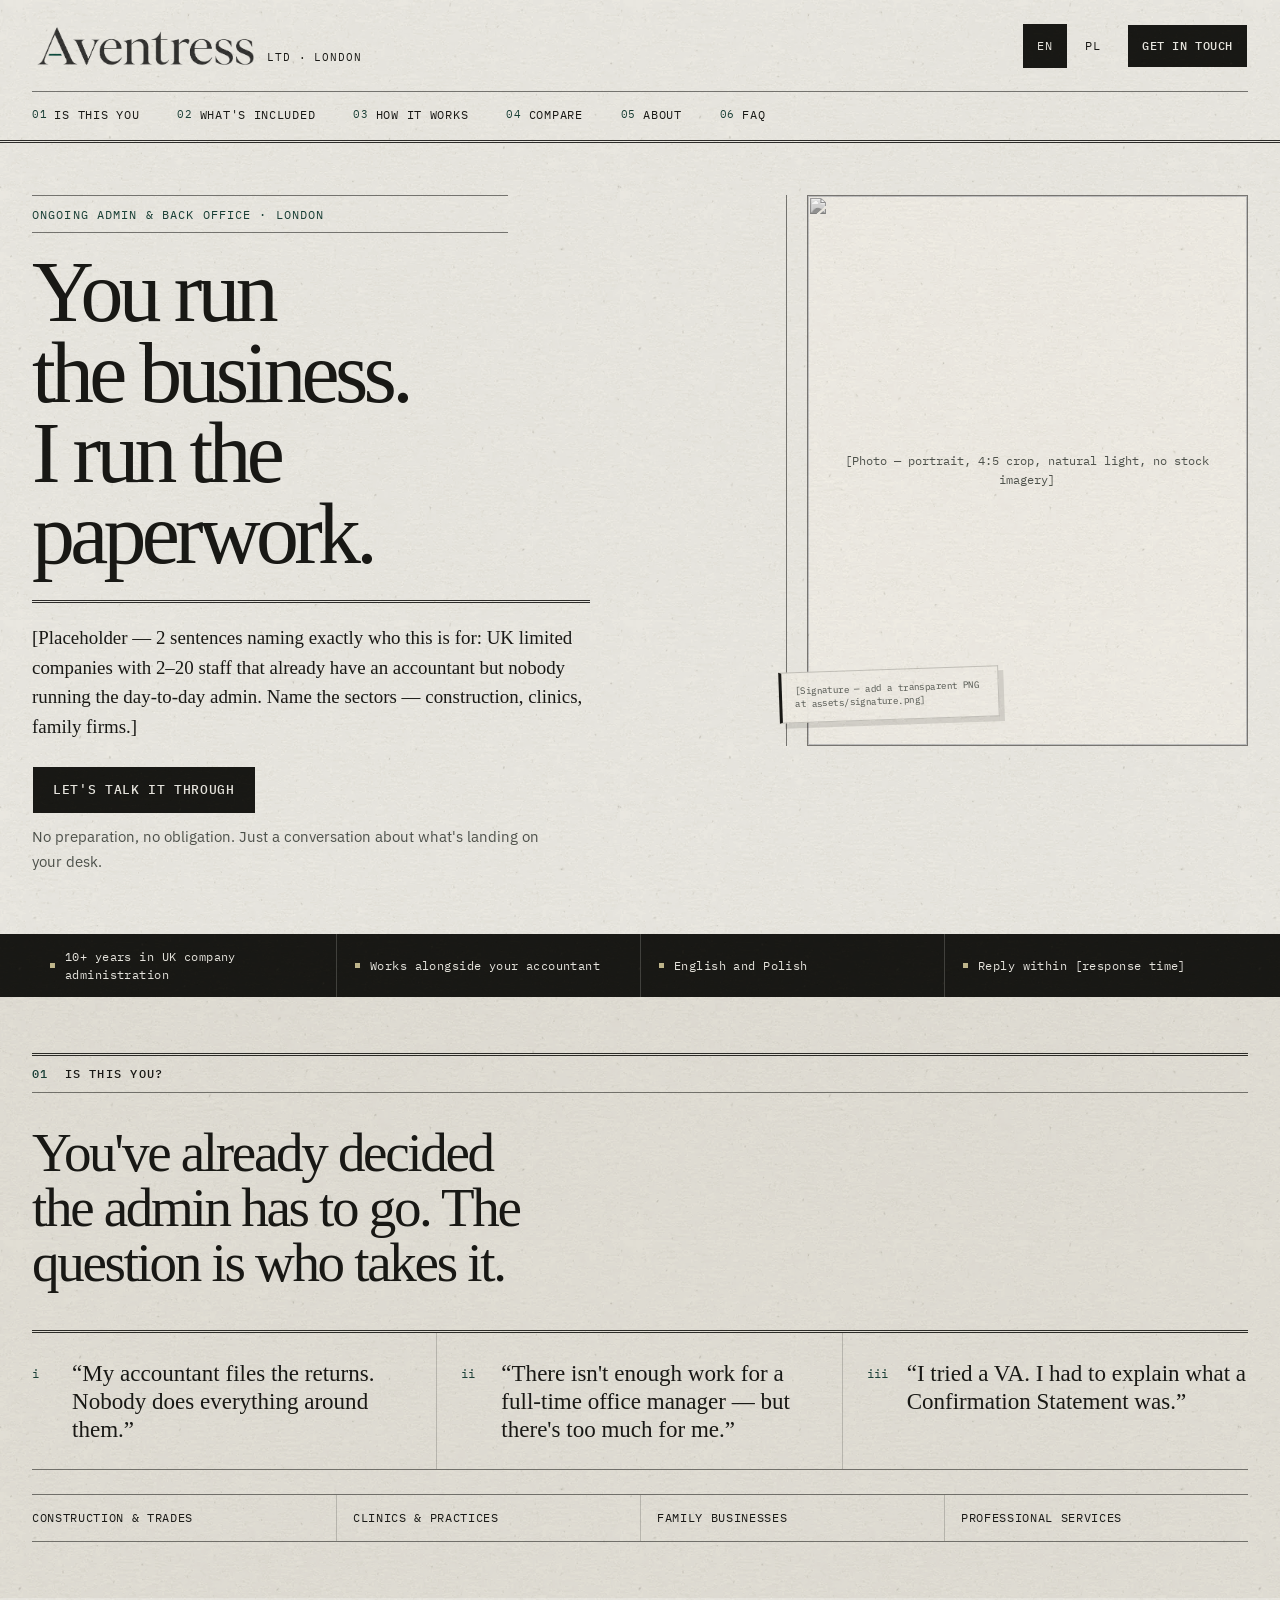
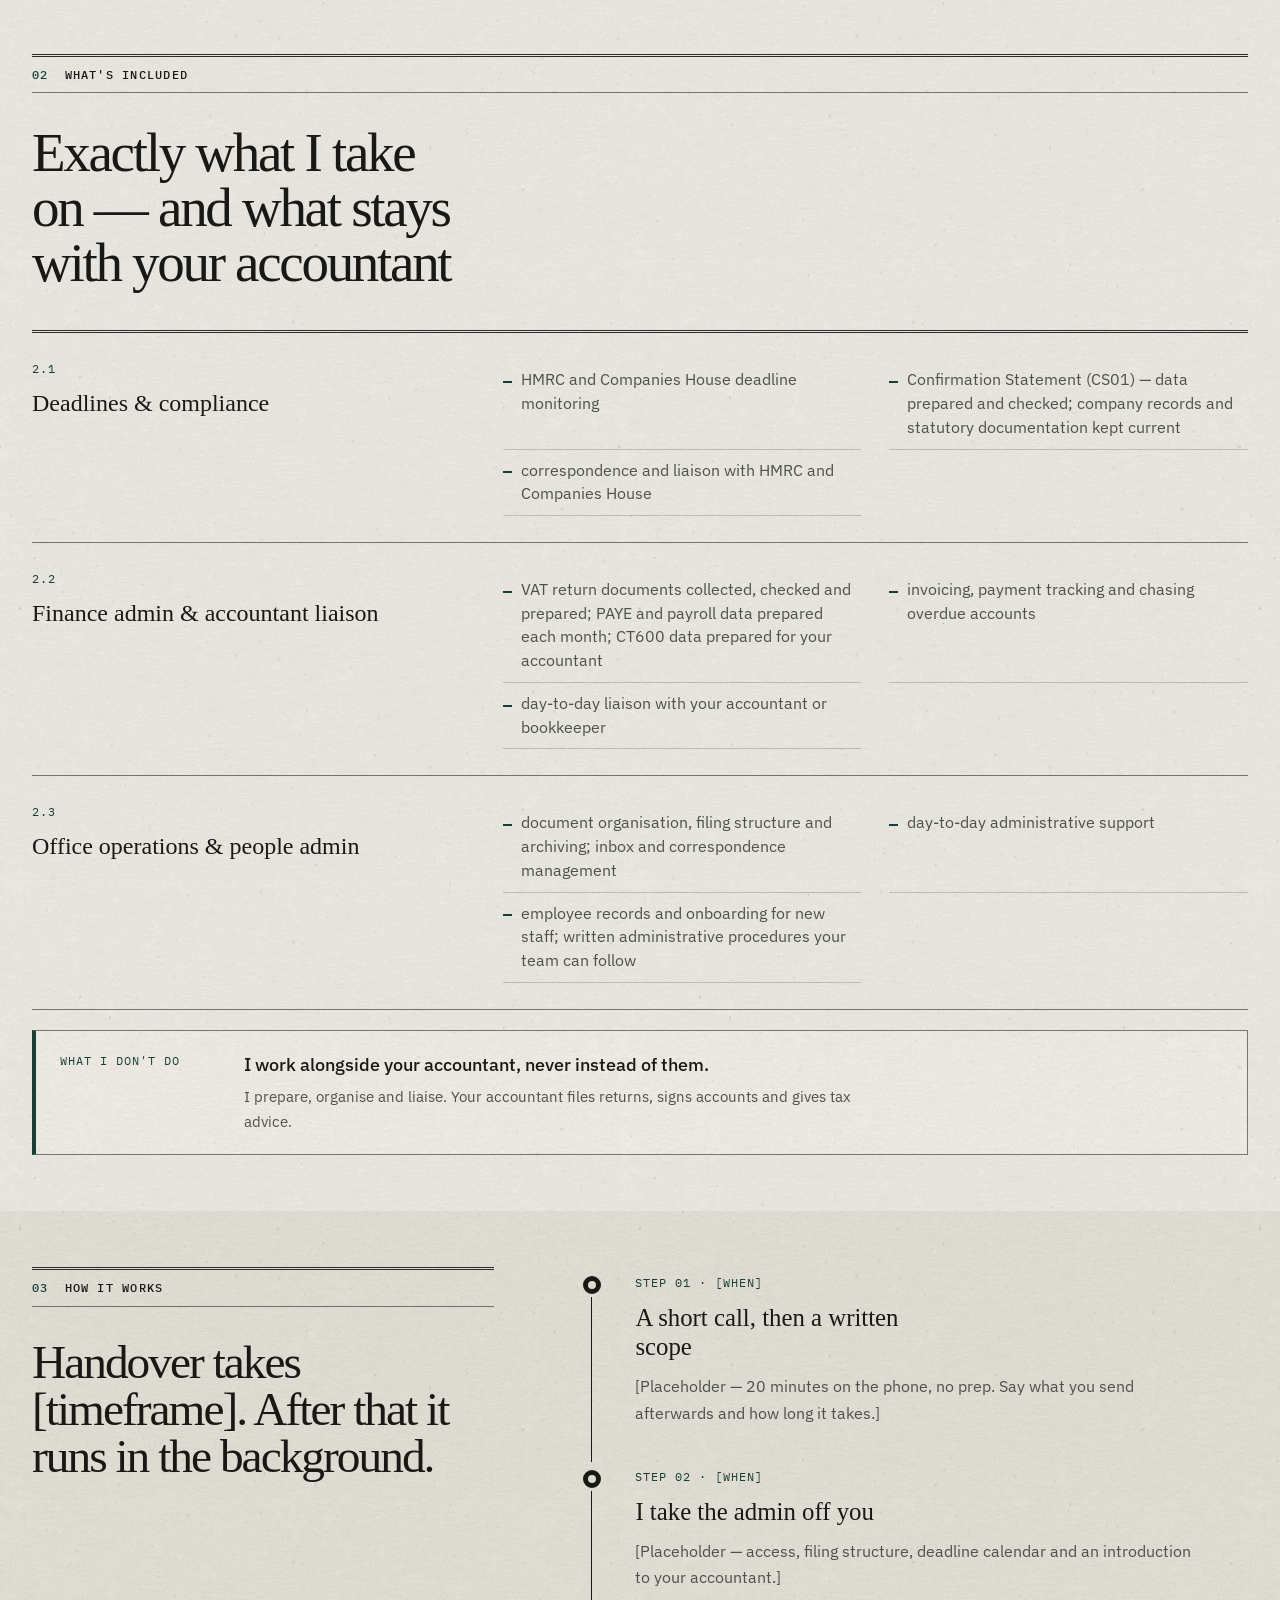
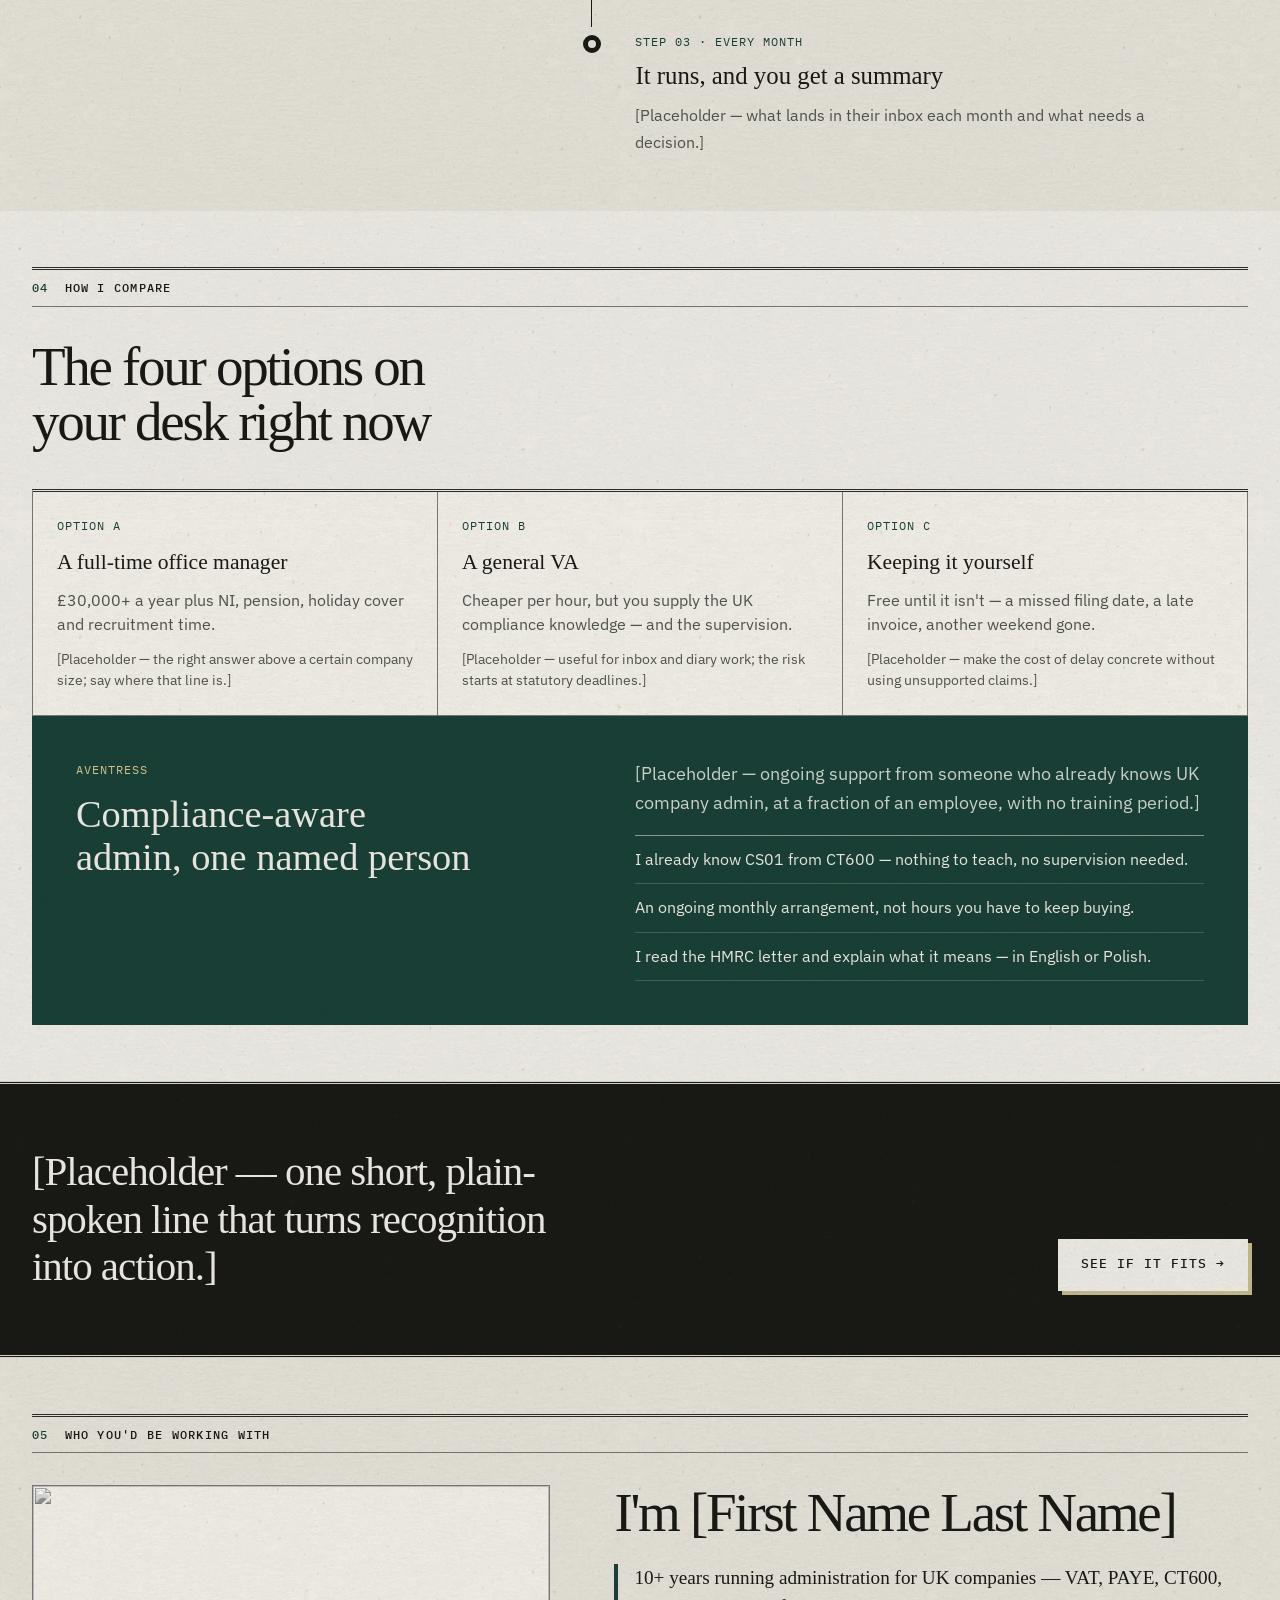
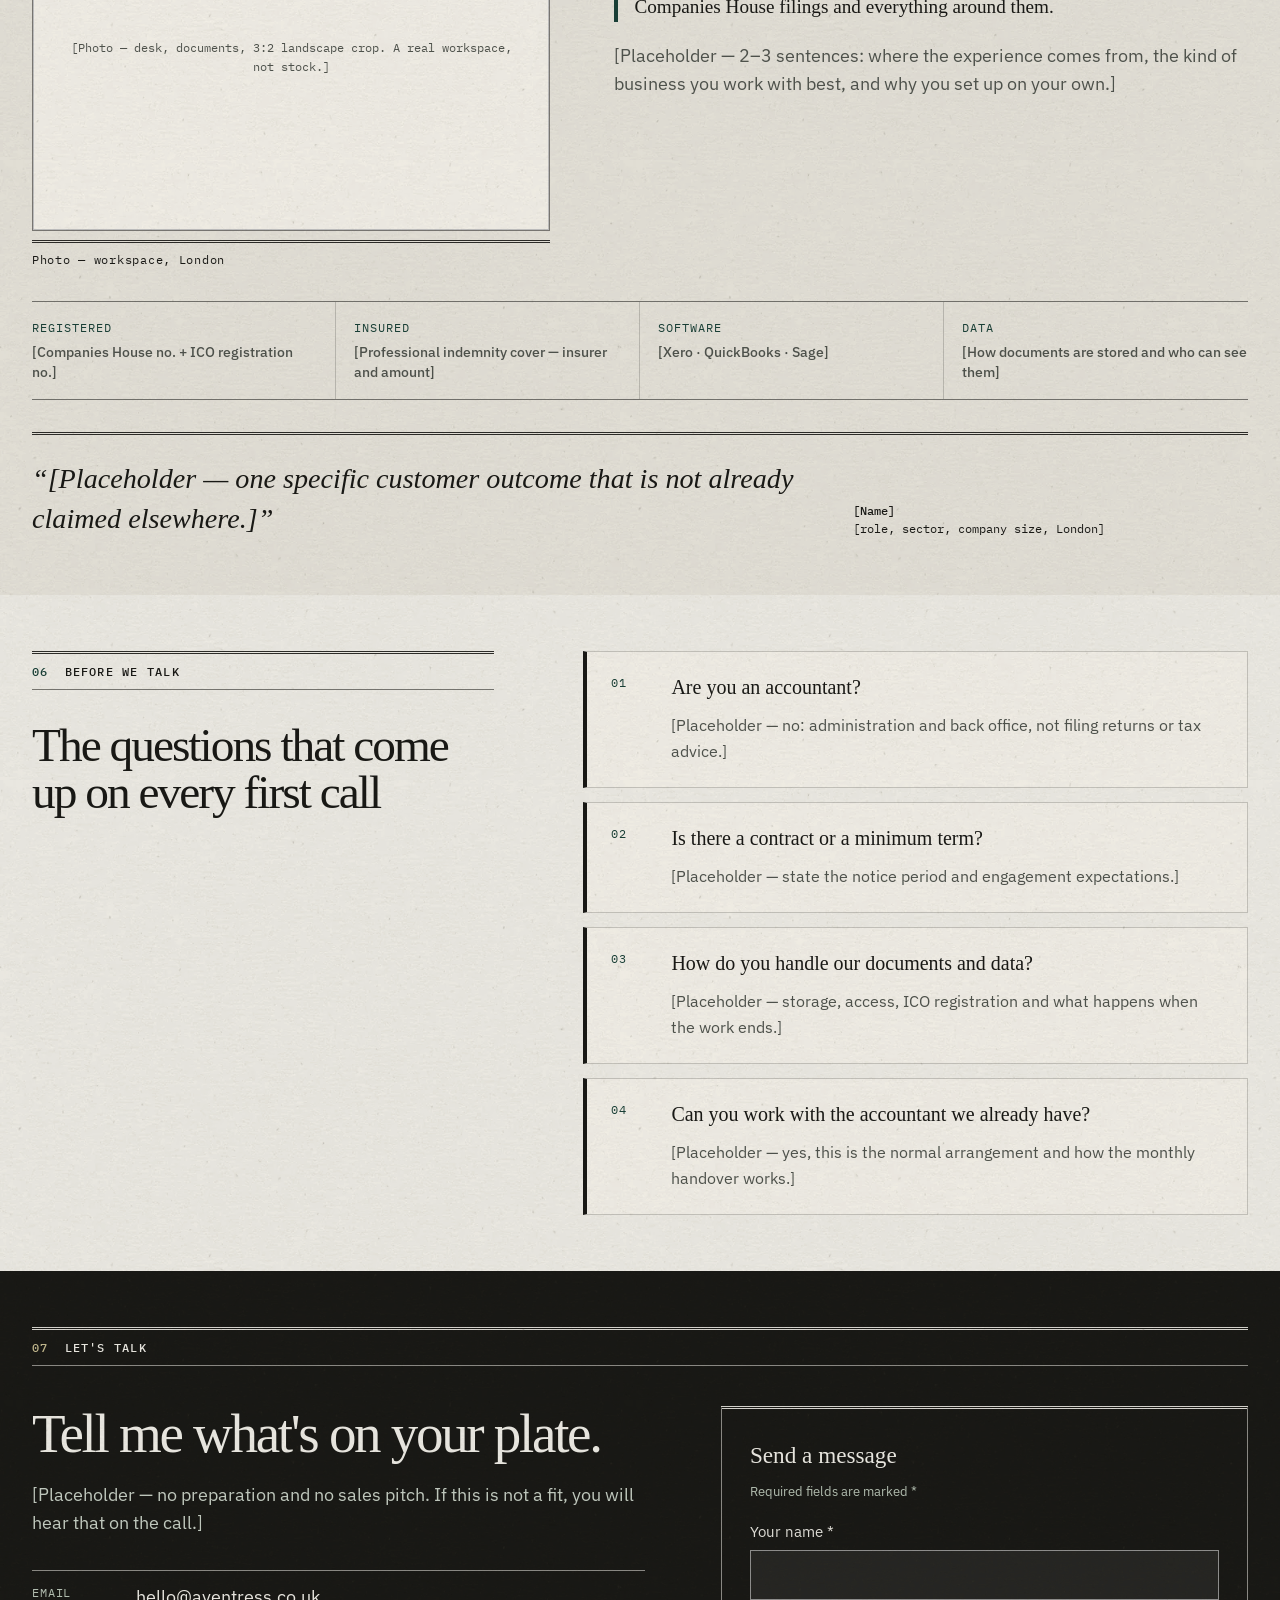
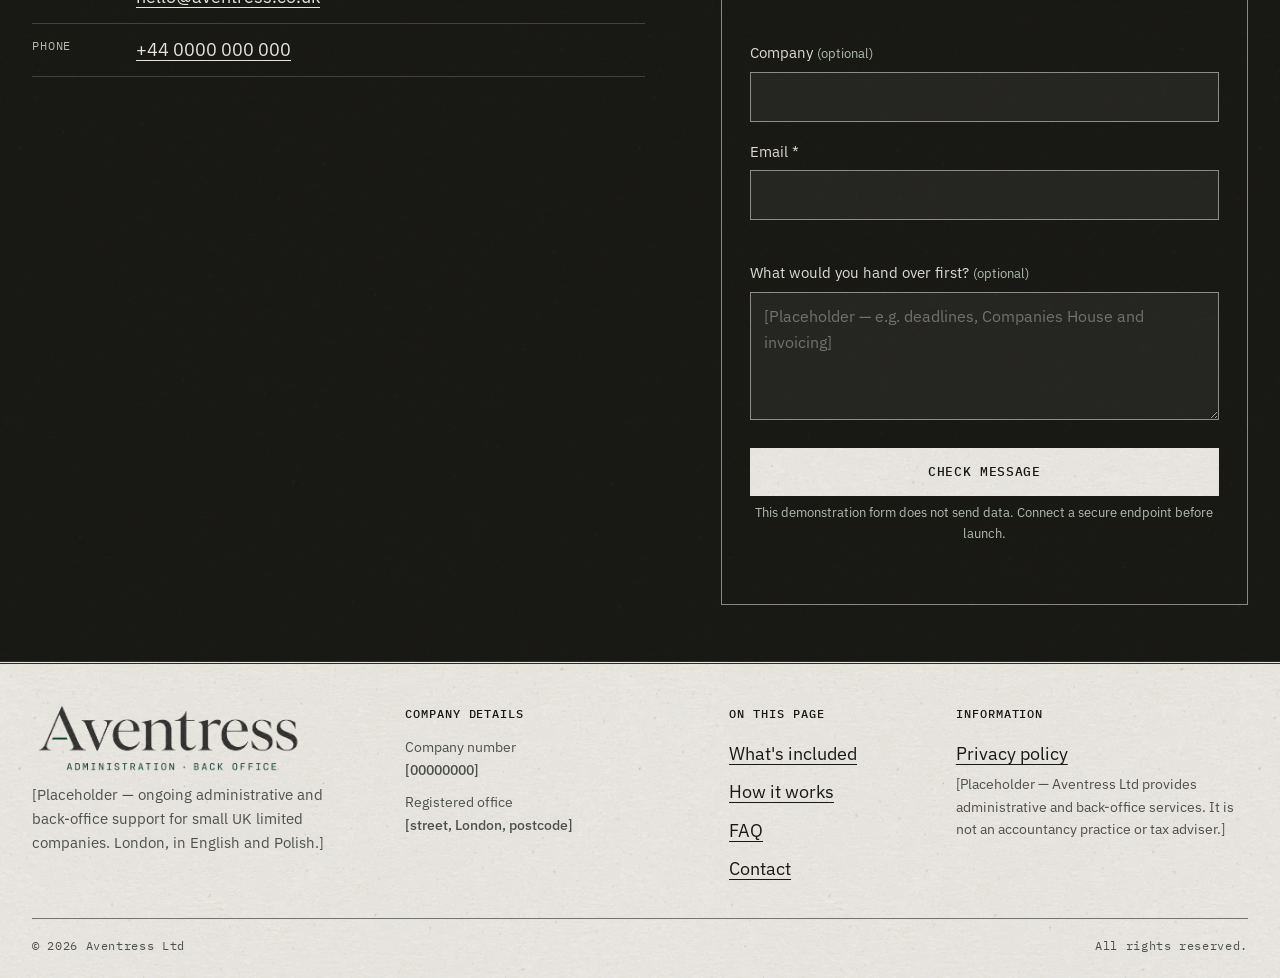
==== commit 85678757: "Restore company details beside header logo" ====
--- a/index.html
+++ b/index.html
@@ -17,6 +17,7 @@
     <div class="wrap masthead">
       <a class="logo" href="#top" aria-label="Aventress Ltd — home">
         <span class="logo-art" aria-hidden="true"></span>
+        <span class="logo-meta">Ltd · London</span>
       </a>
       <div class="header-actions">
         <div class="lang" role="group" aria-label="Language / Język">
